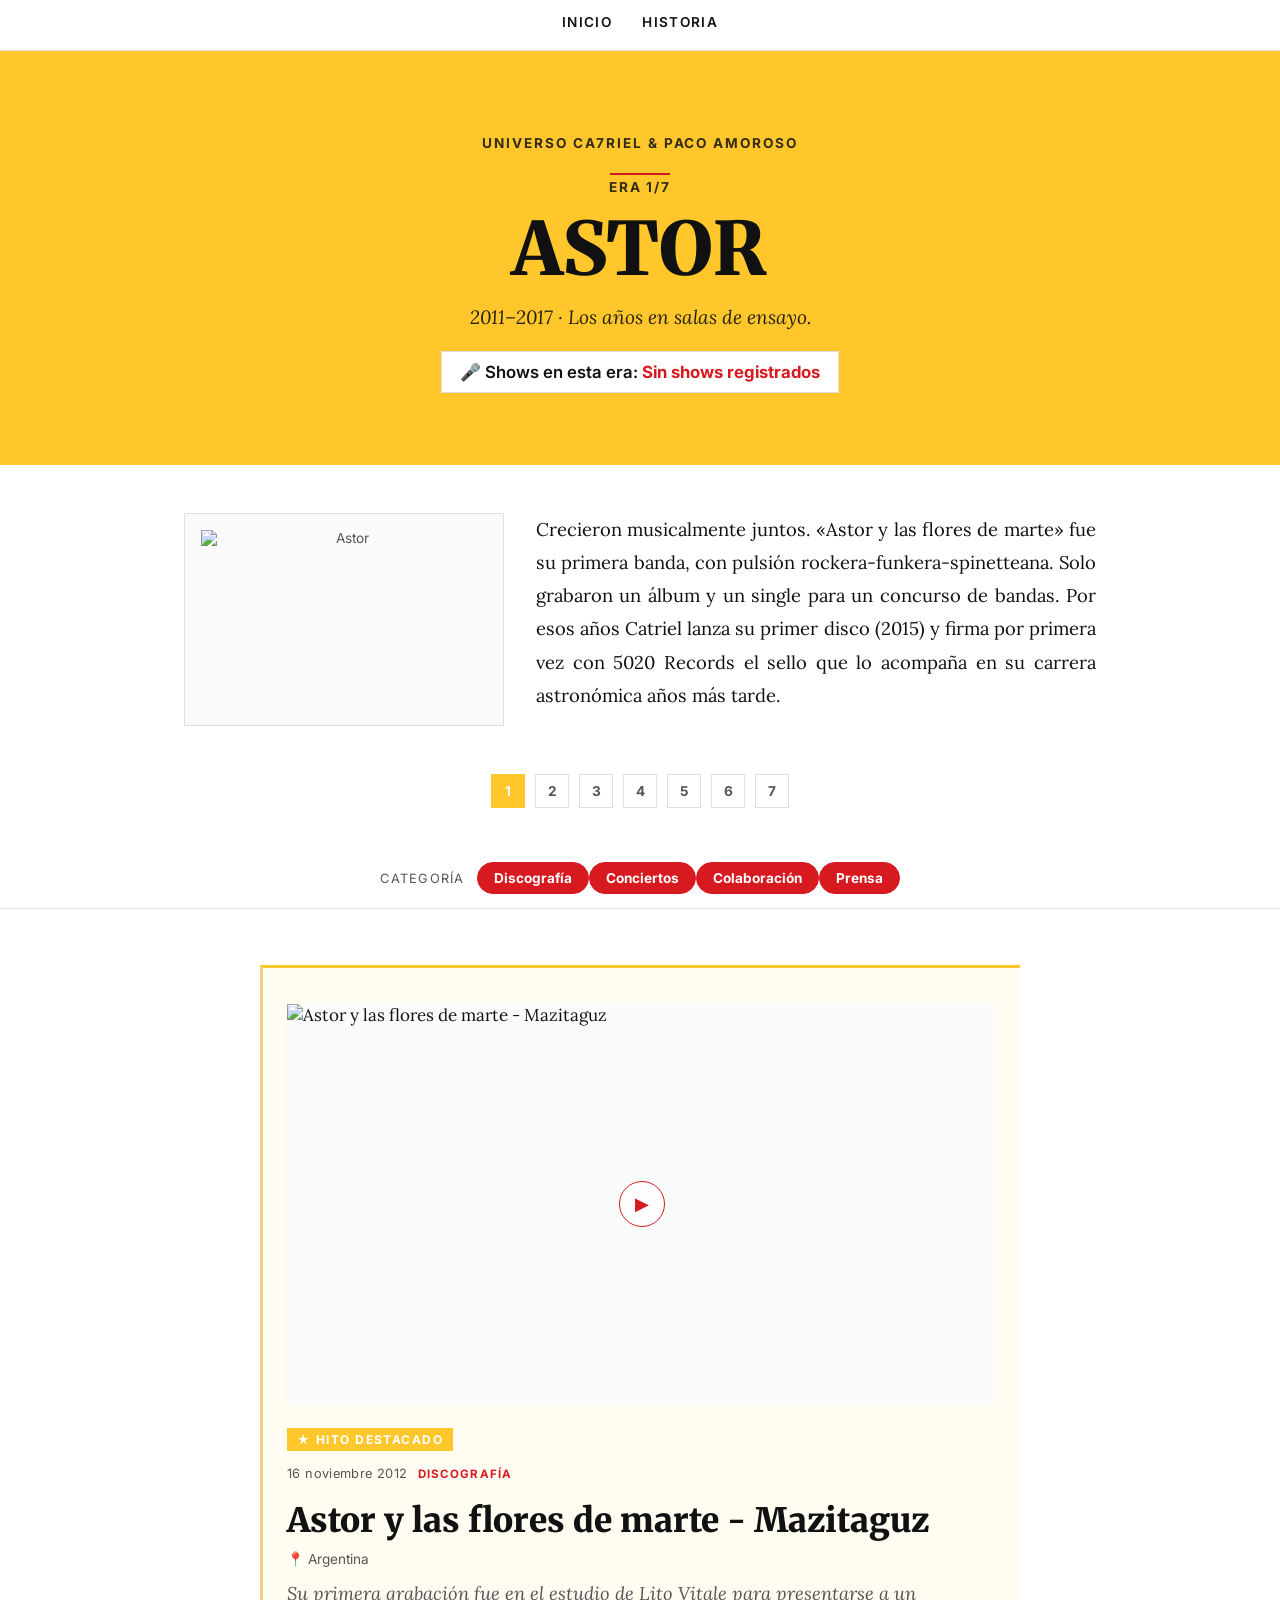
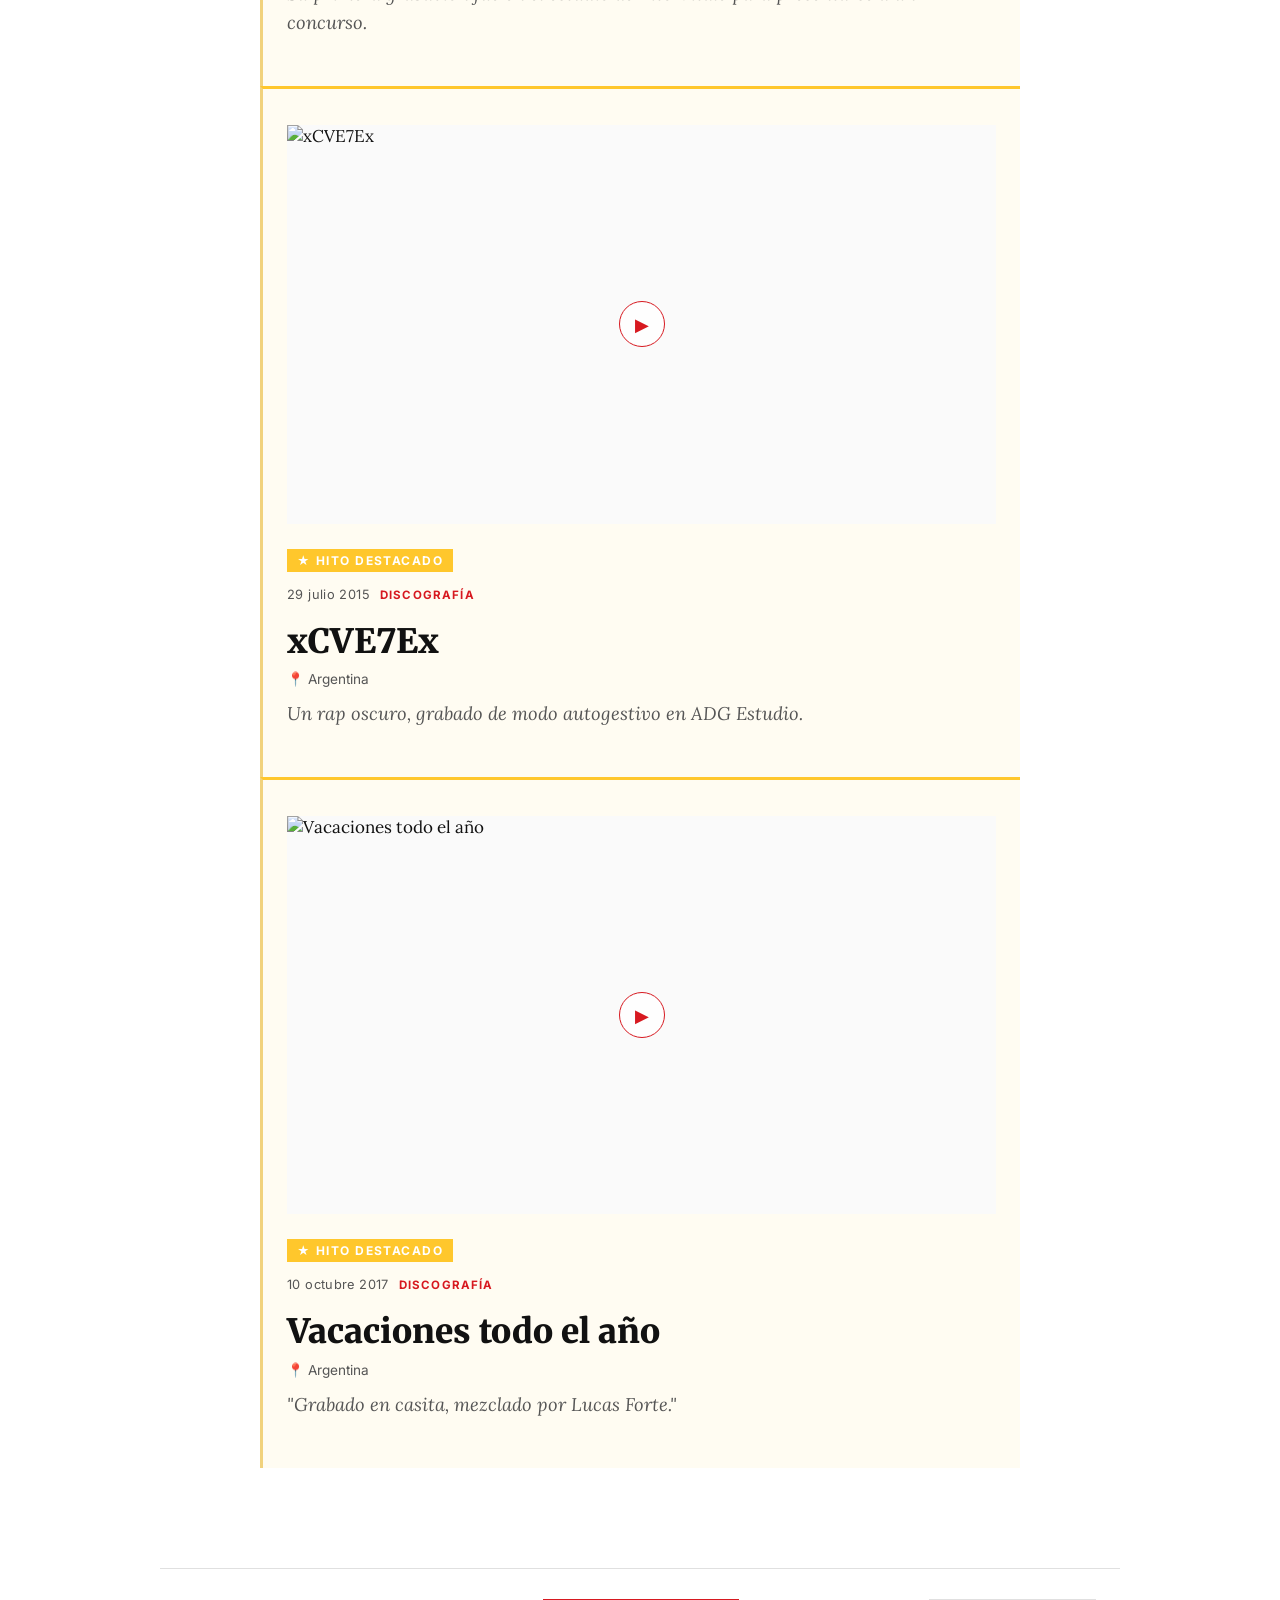
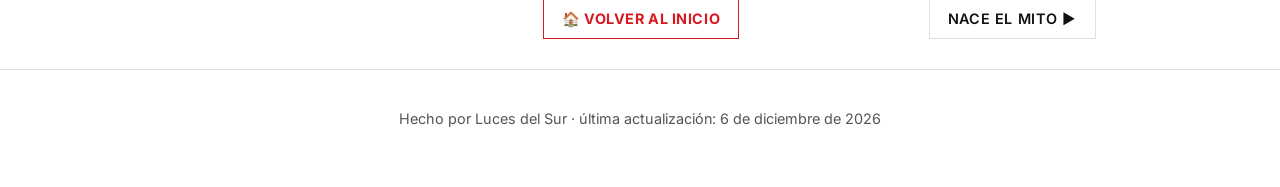
==== era1.html @ 8680f409 "Add files via upload" ====
<!DOCTYPE html>
<html lang="es">
<head>
<meta charset="UTF-8">
<meta name="viewport" content="width=device-width, initial-scale=1.0">
<title>Astor (Era 1) — Universo Musical</title>
<link rel="preconnect" href="https://fonts.googleapis.com">
<link rel="preconnect" href="https://fonts.gstatic.com" crossorigin>
<link href="https://fonts.googleapis.com/css2?family=Playfair+Display:ital,wght@0,700;0,900;1,600&family=Merriweather:wght@700;900&family=Lora:ital,wght@0,400;0,600;1,400&family=Inter:wght@400;500;600;700&display=swap" rel="stylesheet">
<style>
/* =============================================================
   UNIVERSO MUSICAL — CA7RIEL & Paco Amoroso
   Estética editorial (Rolling Stone) — blanco, serif, rojo quirúrgico
   ============================================================= */
:root{
  --bg: #FFFFFF;
  --bg-soft: #FAFAFA;
  --card: #FFFFFF;
  --card-hover: #F5F5F5;
  --line: #E0E0E0;
  --text: #111111;
  --text-dim: #555555;

  --red: #D71920;
  --ink: #111111;

  /* Todas las categorías comparten el mismo rojo editorial (a propósito:
     el sistema Rolling Stone no codifica temas por color, usa el rojo
     como acento único y consistente para cualquier etiqueta). */
  --lime: #D71920;
  --magenta: #D71920;
  --cyan: #D71920;
  --orange: #D71920;
  --violet: #D71920;
  --gold: #D71920;
  --gray: #555555;

  --display: 'Merriweather', serif;
  --body: 'Lora', serif;
  --mono: 'Inter', sans-serif;
}

*{ box-sizing:border-box; margin:0; padding:0; }
html{ scroll-behavior:smooth; }
body{
  background:var(--bg);
  color:var(--text);
  font-family:var(--body);
  font-size:17px;
  overflow-x:hidden;
  min-height:100vh;
}
::selection{ background:var(--red); color:#fff; }
a{ color:inherit; }
button{ font-family:inherit; cursor:pointer; }
:focus-visible{ outline:2px solid var(--red); outline-offset:2px; }

/* =========================================================
   NAV superior — sticky, blanco, logo centrado
   ========================================================= */
#site-nav{
  position:sticky; top:0; z-index:50;
  display:flex; align-items:center; justify-content:center; gap:30px;
  background:#fff; border-bottom:1px solid var(--line);
  padding:14px 20px;
}
#site-nav a{
  font-family:var(--mono); font-weight:600; font-size:.85rem; letter-spacing:.1em;
  text-transform:uppercase; color:var(--ink); text-decoration:none;
  padding-bottom:4px; border-bottom:2px solid transparent;
}
#site-nav a:hover{ color:var(--red); }
#site-nav a.active{ border-bottom-color:var(--red); color:var(--red); }

/* =========================================================
   HERO — color sólido por Era (o foto, cuando la tengamos)
   ========================================================= */
.hero{
  position:relative;
  min-height:46vh;
  display:flex; flex-direction:column; align-items:center; justify-content:center;
  text-align:center; padding:56px 24px 44px;
  background:var(--hero-bg, #fff);
  color:var(--hero-fg, var(--ink));
}
.hero-eyebrow{
  font-family:var(--mono); font-weight:700; letter-spacing:.14em; text-transform:uppercase;
  color:var(--hero-fg, var(--ink)); font-size:.85rem; opacity:.85;
}
.hero .kicker{
  font-family:var(--mono); font-weight:700; font-size:.85rem; letter-spacing:.14em;
  text-transform:uppercase; color:var(--red); background:#fff; display:inline-block;
  padding:5px 12px; margin-top:16px;
}
.hero h1{
  font-family:var(--display);
  font-weight:900;
  font-size:clamp(2.2rem, 8vw, 4.4rem);
  line-height:1.1;
  color:var(--hero-fg, var(--ink));
  margin-top:14px;
}
.hero h1 span{ display:block; }
.hero h1.titulo-eras{ font-size:clamp(2.4rem, 8vw, 4.6rem); }
.hero p.sub{
  max-width:640px; margin-top:16px; color:var(--hero-fg, var(--text-dim)); font-size:1.2rem;
  font-style:italic; font-family:var(--body); opacity:.9;
}
.hero-divider{
  width:60px; height:2px; background:var(--red); border:none; margin:22px auto 4px;
}
.contador-shows{
  margin-top:22px; display:inline-block;
  font-family:var(--mono); font-size:1.05rem; font-weight:600;
  background:#fff; color:var(--ink); border:1px solid var(--line);
  padding:10px 18px;
}
.contador-shows strong{ color:var(--red); }
.hero .stats{
  display:flex; gap:44px; margin-top:30px; flex-wrap:wrap; justify-content:center;
}
.hero .stats div{ font-family:var(--mono); text-align:center; }
.hero .stats strong{ display:block; font-family:var(--display); font-weight:900; font-size:1.9rem; color:var(--hero-fg, var(--ink)); }
.hero .stats span{ font-size:.8rem; color:var(--hero-fg, var(--text-dim)); text-transform:uppercase; letter-spacing:.1em; opacity:.85; }
.stats-source{
  font-family:var(--mono); font-size:.85rem; color:var(--hero-fg, var(--text-dim));
  opacity:.7; margin-top:28px; width:100%; text-align:center;
}

/* =========================================================
   Bloque foto + texto de la Era
   ========================================================= */
.era-bloque{
  max-width:960px; margin:48px auto; padding:0 24px;
  display:flex; gap:32px; flex-wrap:wrap; align-items:flex-start;
}
.era-foto{
  width:320px; aspect-ratio:3/2; flex-shrink:0;
  background:var(--bg-soft); border:1px solid var(--line);
  display:flex; align-items:center; justify-content:center;
  font-family:var(--mono); font-size:.85rem; color:var(--text-dim); text-align:center; padding:16px;
}
.era-foto img{ width:100%; height:100%; object-fit:cover; }
.era-texto{ flex:1; min-width:280px; font-size:1.15rem; line-height:1.8; color:var(--text); font-family:var(--body); text-align:justify; }
.era-texto p{ margin-bottom:18px; }
.era-texto p:last-child{ margin-bottom:0; }
.era-texto strong{ font-weight:700; color:var(--ink); }

/* ---- Variante: 2 fotos en fila arriba, texto ancho completo debajo ---- */
.era-bloque-doble{ flex-direction:column; }
.era-fotos-fila{ display:flex; gap:20px; width:100%; flex-wrap:wrap; }
.era-fotos-fila .era-foto{ flex:1; width:auto; min-width:220px; }
.era-bloque-doble .era-texto{ width:100%; }

/* =========================================================
   Navegación Era anterior / siguiente / inicio
   ========================================================= */
.era-breadcrumb{
  display:flex; justify-content:center; gap:10px; flex-wrap:wrap;
  max-width:760px; margin:0 auto 40px; padding:0 24px;
}
.era-crumb{
  width:34px; height:34px; display:flex; align-items:center; justify-content:center;
  font-family:var(--mono); font-weight:700; font-size:.85rem;
  border:1.5px solid var(--line); color:var(--text-dim); text-decoration:none;
}
.era-crumb:hover{ border-color:var(--red); color:var(--red); }
.era-crumb.actual{ background:var(--hero-bg, var(--red)); border-color:var(--hero-bg, var(--red)); color:#fff; cursor:default; }

.era-prevnext{
  max-width:960px; margin:0 auto 20px; padding:0 24px;
  display:flex; justify-content:space-between; gap:16px; flex-wrap:wrap;
}
.era-prevnext a{
  font-family:var(--mono); font-weight:600; font-size:.9rem; color:var(--ink); text-decoration:none;
  border:1px solid var(--line); padding:10px 18px; text-transform:uppercase; letter-spacing:.04em;
}
.era-prevnext a:hover{ border-color:var(--red); color:var(--red); }
.era-prevnext .vacio{ visibility:hidden; }
.era-prevnext-bottom{ margin:60px auto 30px; padding-top:30px; border-top:1px solid var(--line); }
.era-prevnext-bottom .volver-inicio{
  color:var(--red); border-color:var(--red); font-weight:700;
}

/* =========================================================
   FILTROS
   ========================================================= */
#filterbar{
  position:sticky; top:53px; z-index:40;
  background:rgba(255,255,255,.96);
  border-bottom:1px solid var(--line);
  padding:14px 20px;
  display:flex; flex-wrap:wrap; gap:14px; align-items:center; justify-content:center;
}
.filter-group{ display:flex; gap:8px; align-items:center; flex-wrap:wrap; justify-content:center; }
.filter-label{
  font-family:var(--mono); font-size:.8rem; text-transform:uppercase; letter-spacing:.1em;
  color:var(--text-dim); margin-right:4px;
}
.pill{
  font-family:var(--mono); font-weight:600; font-size:.85rem;
  background:transparent; color:var(--text-dim);
  border:1px solid var(--line); border-radius:100px;
  padding:7px 16px; transition:all .15s ease;
}
.pill:hover{ border-color:var(--red); color:var(--red); }
.pill.active{ color:#fff; background:var(--red); border-color:var(--red); font-weight:700; }
select{
  font-family:var(--mono); background:#fff; color:var(--text);
  border:1px solid var(--line); border-radius:4px; padding:7px 10px; font-size:.9rem;
}
#reset-filters{
  font-family:var(--mono); font-size:.8rem; color:var(--text-dim);
  background:none; border:1px dashed var(--line); border-radius:4px; padding:6px 12px;
}
#reset-filters:hover{ color:var(--red); border-color:var(--red); }

/* =========================================================
   LÍNEA DE TIEMPO — franjas, una debajo de la otra
   ========================================================= */
#timeline-wrap{ max-width:760px; margin:56px auto 100px; padding:0 24px; }
#timeline{ display:flex; flex-direction:column; }
.empty-state{ text-align:center; padding:80px 20px; color:var(--text-dim); font-family:var(--mono); }

@keyframes riseIn{ to{ opacity:1; transform:translateY(0); } }

.tl-row{
  display:flex; gap:24px; align-items:flex-start;
  padding:26px 0 26px 16px; border-top:1px solid var(--line);
  border-left:3px solid color-mix(in srgb, var(--hero-bg, var(--red)) 55%, var(--line));
  cursor:pointer; transition:opacity .15s ease;
  opacity:0; transform:translateY(14px);
  animation:riseIn .4s ease forwards;
}
.tl-row:hover{ opacity:.7; }
.tl-row-thumb{
  width:150px; aspect-ratio:3/2; flex-shrink:0; overflow:hidden;
  background:var(--bg-soft); position:relative;
  display:flex; align-items:center; justify-content:center;
}
.tl-row-thumb img{ width:100%; height:100%; object-fit:cover; }
.tl-row-info{ flex:1; min-width:0; }

.tl-date{ font-family:var(--mono); font-size:.8rem; color:var(--text-dim); letter-spacing:.03em; }
.tl-cat{
  display:inline-block; font-family:var(--mono); font-size:.72rem; text-transform:uppercase;
  letter-spacing:.1em; margin-left:10px; color:var(--tag-color, var(--red)); font-weight:700;
}
.tl-title{ font-family:var(--display); font-weight:900; font-size:1.5rem; line-height:1.3; margin-top:10px; color:var(--ink); }
.tl-thumb .ph{ font-family:var(--mono); font-size:.9rem; color:var(--text-dim); text-align:center; padding:8px; }
.tl-play-badge{
  position:absolute; top:50%; left:50%; transform:translate(-50%,-50%);
  width:46px; height:46px; border-radius:50%;
  background:rgba(255,255,255,.9); color:var(--red);
  display:flex; align-items:center; justify-content:center; font-size:1.1rem;
  border:1.5px solid var(--red);
}
.tl-lugar{ margin-top:8px; font-family:var(--mono); font-size:.85rem; color:var(--text-dim); }
.tl-teaser{ margin-top:12px; font-size:1.05rem; color:var(--text-dim); line-height:1.6; font-family:var(--body); font-style:italic; }
.tl-leer{
  margin-top:12px; font-family:var(--mono); font-weight:700; font-size:.85rem;
  letter-spacing:.05em; color:var(--red); text-transform:uppercase;
}
.tl-publico{ font-weight:400; color:var(--text-dim); font-size:.85em; }

/* ---- Hitos "mayor": tratamiento destacado dentro de la misma línea de tiempo ---- */
.tl-row-mayor{
  flex-direction:column; padding:36px 24px 48px; margin:0 -24px;
  border-top:3px solid var(--hero-bg, var(--red));
  background:color-mix(in srgb, var(--hero-bg, var(--red)) 6%, transparent);
}
.tl-row-mayor .tl-row-thumb{ width:100%; aspect-ratio:16/9; }
.tl-row-mayor .tl-title{ font-size:2.1rem; margin-top:16px; }
.tl-row-mayor .tl-teaser{ font-size:1.15rem; }
.tl-mayor-badge{
  display:inline-block; font-family:var(--mono); font-weight:700; font-size:.75rem;
  letter-spacing:.12em; text-transform:uppercase; color:#fff;
  background:var(--hero-bg, var(--red)); padding:4px 10px; margin-bottom:10px;
}

@media (max-width: 600px){
  .tl-row{ flex-direction:column; }
  .tl-row-thumb{ width:100%; }
  .tl-row-mayor .tl-title{ font-size:1.7rem; }
}

/* =========================================================
   MODAL
   ========================================================= */
#modal-overlay{
  position:fixed; inset:0; background:rgba(17,17,17,.75); backdrop-filter:blur(2px);
  z-index:200; display:flex; align-items:center; justify-content:center; padding:20px;
  opacity:0; visibility:hidden; transition:opacity .2s ease, visibility .2s ease;
}
#modal-overlay.open{ opacity:1; visibility:visible; }
#modal{
  background:#fff; border:1px solid var(--line);
  max-width:640px; width:100%; max-height:88vh; overflow-y:auto;
  padding:32px; position:relative;
  transform:scale(.97); transition:transform .2s ease;
}
#modal-overlay.open #modal{ transform:scale(1); }
#modal-close{
  position:absolute; top:18px; right:18px; background:#fff; border:1px solid var(--line);
  color:var(--ink); width:34px; height:34px; border-radius:50%; font-size:1rem; z-index:2;
}
#modal-close:hover{ background:var(--red); color:#fff; border-color:var(--red); }
#modal-media{ position:relative; width:100%; margin-bottom:16px; background:#000; aspect-ratio:16/9; }
#modal-media img{ width:100%; height:100%; object-fit:cover; display:block; }
#modal-photo{
  width:100%; aspect-ratio:16/9; overflow:hidden; margin-bottom:18px;
  background:var(--bg-soft); display:flex; align-items:center; justify-content:center;
}
#modal-photo img{ width:100%; height:100%; object-fit:cover; }
#modal-photo.hidden{ display:none; }
.modal-cat-row{ display:flex; flex-wrap:wrap; gap:10px; margin-bottom:10px; }
.modal-cat-chip{
  font-family:var(--mono); font-weight:700; font-size:.75rem; text-transform:uppercase; letter-spacing:.1em;
  color:var(--red); display:inline-block;
}
#modal-date{ font-family:var(--mono); font-size:.9rem; color:var(--text-dim); margin-bottom:6px; }
#modal-title{ font-family:var(--display); font-weight:900; font-size:1.8rem; line-height:1.25; margin-bottom:14px; color:var(--ink); }
#modal-desc{ color:var(--text); line-height:1.75; font-size:1.1rem; margin-bottom:18px; font-family:var(--body); }
#modal-data{ display:flex; flex-wrap:wrap; gap:10px; }
.data-chip{
  font-family:var(--mono); font-size:.85rem; background:var(--bg-soft);
  border:1px solid var(--line); padding:8px 12px;
}
.data-chip b{ color:var(--red); }
.modal-yt-link{
  position:absolute; top:50%; left:50%; transform:translate(-50%,-50%);
  display:flex; align-items:center; gap:8px;
  font-family:var(--mono); font-weight:700; font-size:.95rem; color:#fff;
  text-decoration:none; background:rgba(17,17,17,.85); border:1.5px solid #fff;
  padding:12px 22px; border-radius:100px; white-space:nowrap;
}
.modal-yt-link:hover{ background:var(--red); border-color:var(--red); }

footer{
  text-align:center; padding:40px 20px 60px; color:var(--text-dim); font-family:var(--mono); font-size:.9rem;
  border-top:1px solid var(--line);
}

@media (prefers-reduced-motion: reduce){
  *{ animation:none !important; transition:none !important; }
}

</style>
</head>
<body>

  <nav id="site-nav">
    <a href="index.html">Inicio</a>
    <a href="historia.html">Historia</a>
  </nav>

  <!-- ============ HERO ============ -->
  <section class="hero">
    <div class="hero-eyebrow">Universo CA7RIEL &amp; Paco Amoroso</div>
    <hr class="hero-divider">
    <div class="hero-eyebrow" id="era-eyebrow">ERA —/7</div>
    <h1 class="titulo-eras" id="era-titulo">—</h1>
    <p class="sub" id="era-periodo">—</p>
    <div class="contador-shows">🎤 Shows en esta era: <strong id="era-shows">—</strong></div>
  </section>

  <div class="era-bloque" id="era-bloque"></div>

  <nav class="era-breadcrumb" id="era-breadcrumb"></nav>

  <!-- ============ FILTROS ============ -->
  <div id="filterbar">
    <div class="filter-group">
      <span class="filter-label">Categoría</span>
      <div id="cat-pills"></div>
    </div>
  </div>

  <!-- ============ TIMELINE ============ -->
  <div id="timeline-wrap">
        <div id="timeline"></div>
  </div>

  <!-- ============ MODAL ============ -->
  <div id="modal-overlay">
    <div id="modal" role="dialog" aria-modal="true" aria-labelledby="modal-title">
      <button id="modal-close" aria-label="Cerrar">✕</button>
      <div id="modal-media"></div>
      <div id="modal-photo"></div>
      <div id="modal-cat" class="modal-cat-row"></div>
      <div id="modal-date"></div>
      <h2 id="modal-title"></h2>
      <p id="modal-desc"></p>
      <div id="modal-data"></div>
    </div>
  </div>

  <div class="era-prevnext era-prevnext-bottom">
    <a id="era-prev-bottom" href="#">◀ Era anterior</a>
    <a href="index.html" class="volver-inicio">🏠 Volver al inicio</a>
    <a id="era-next-bottom" href="#">Era siguiente ▶</a>
  </div>

  <footer>
    Hecho por Luces del Sur · última actualización: <span id="last-update">—</span>
  </footer>

<script>
  window.PAGE_CONFIG = { eraSolo: "Astor", showsAcumulados: "Sin shows registrados", hrefEras: ["era1.html","era2.html","era3.html","era4.html","era5.html","era6.html","era7.html"], colorEra: "#FFC72C", colorEraTexto: "#111111" };
</script>
<script>
/* =============================================================
   1) DATOS DEL TIMELINE — EDITÁ ESTO LIBREMENTE
   -------------------------------------------------------------
   Cada evento es un objeto con:
     fecha:      "AAAA-MM-DD" (si no sabés el mes/día exacto, usá "AAAA-01-01")
     categorias: array con 1 o más categorías, ej: ["Canción"] o
                 ["Canción", "Video Clip"]. Deben coincidir con una clave
                 de CATEGORIAS (más abajo). (Las Eras son la excepción:
                 usan "categoria: \"Era\"" en singular, no toques eso.)
     titulo:     título corto
     teaser:     1 frase que aparece en la tarjeta chica
     descripcion:texto más largo que aparece al hacer click
     foto:       URL de una imagen (dejalo en "" si todavía no tenés la foto:
                 se muestra un placeholder para que sepas dónde va)
     youtube:    ID del video de YouTube (la parte después de "v=" en la URL,
                 son 11 caracteres). Dejalo en "" si no hay video para ese hito.
     datos:      lista de pares { etiqueta, valor } para mostrar como "ficha técnica"
     destacado:  false = solo un punto lleno en la línea (sin tarjeta).
                 Si no lo escribís, por defecto es true (tarjeta completa).
     publico:    opcional, texto tipo "8.000 personas" — aparece entre
                 paréntesis al lado del título (para Conciertos).
     enlace:     opcional, URL de un artículo/nota externa (para Entrevistas
                 sin foto ni video). Si está presente, el click NO abre el
                 modal: te lleva directo a esa URL en una pestaña nueva.
                 Si no hay foto/youtube/enlace, la tarjeta se ve sin
                 miniatura (solo el título).
   ============================================================= */

  const CATEGORIAS = {
    "Era":        { color: "var(--violet)" },
    "Discografía": { color: "var(--lime)" },
    "Conciertos":  { color: "var(--gold)" },
    "Colaboración": { color: "var(--red)" },
    "Prensa":     { color: "var(--red)" },
  };

  // Devuelve el/los color(es) de un array de categorías
  function catColors(categorias){
    return (categorias || []).map(c => CATEGORIAS[c] ? CATEGORIAS[c].color : 'var(--lime)');
  }
  // Devuelve un valor CSS de background: sólido si es 1 categoría,
  // conic-gradient partido en porciones iguales si son 2 o más.
  function catBackground(categorias){
    const colors = catColors(categorias);
    if(colors.length <= 1) return colors[0] || 'var(--lime)';
    const step = 360 / colors.length;
    const stops = colors.map((c, i) => `${c} ${i*step}deg ${(i+1)*step}deg`).join(', ');
    return `conic-gradient(${stops})`;
  }

  /* Las Eras son hitos con categoria:"Era" que además llevan el campo
     "hasta" (fecha de cierre del período). El resto de los hitos se
     agrupan automáticamente bajo la Era vigente según su fecha. */
  const DATA = [
    // ---------- ERAS ----------
    {
      fecha: "2011-01-01", hasta: "2017-12-31", categoria: "Era",
      titulo: "Astor", lugar: "Buenos Aires, Argentina",
      colorEra: "var(--violet)",
      teaser: "Los años en salas de ensayo.",
      descripcion: "<p>Crecieron musicalmente juntos. «Astor y las flores de marte» fue su primera banda, con pulsión rockera-funkera-spinetteana. Solo grabaron un álbum y un single para un concurso de bandas. Por esos años Catriel lanza su primer disco (2015) y firma por primera vez con 5020 Records el sello que lo acompaña en su carrera astronómica años más tarde.</p>",
      foto: "images/era1-astor-y-las-flores-de-marte.jpg", youtube: "",
      datos: [{etiqueta:"Período", valor:"2011–2017"}]
    },
    {
      fecha: "2018-01-01", hasta: "2020-05-31", categoria: "Era",
      titulo: "Nace el mito", lugar: "Buenos Aires, Argentina",
      colorEra: "var(--cyan)",
      teaser: "Hackeo a la escena del trap",
      descripcion: "<p>Para cuando se unieron como dúo, Catriel ya se llamaba Ca7riel (con el 7, su nombre de rapero) y tocaba en escenarios. Su primera canción juntos fue \"Piola\", le siguió \"A mí no\" y terminaron de hackear la matrix de la escena del trap argentino con \"JALA JALA\" y su video diseñado para ser visto en el celular.</p><p>En julio de 2018 se presentaron en un pequeño lugar, y para fin de ese año hicieron sold out en dos Niceto Club (una sala tan húmeda como emblemática, que aloja a unas 1200 almas desaforadas).</p><p>En 2019 llegó su primera gira de 54 fechas por Argentina, Uruguay y Paraguay. Fue también la primera vez que cruzaron el charco para desembarcar en España y Alemania. El cierre fue en el Estadio Obras, histórico tester para el rock nacional.</p><p>Estaban preparando el terreno para dar el gran salto: el 16 de febrero de 2020 se presentaron en el Festival Cara B en Barcelona, una conocida plataforma para artistas con proyección internacional.</p>",
      foto: "", fotos: ["images/era2-pared-roja.jpg", "images/era2-recital-2019.png"], youtube: "",
      datos: [{etiqueta:"Período", valor:"2018–2020"}]
    },
    {
      fecha: "2020-06-01", hasta: "2021-12-31", categoria: "Era",
      titulo: "FLY SOLO", lugar: "Argentina",
      colorEra: "var(--gray)",
      teaser: "Una pandemia mundial y dos discos icónicos.",
      descripcion: "<p>La pandemia interrumpe el impulso que habían construido tras el histórico Obras de 2019. La intensidad acumulada empieza a pasar factura y, para cuidar la amistad y evitar que el proyecto se desgaste, deciden separarse temporalmente. Es una etapa introspectiva en la que cada uno busca su propia voz: nacen El Disko (Ca7riel) y Saeta (Paco Amoroso).</p><p><strong>Ca7riel</strong> (Página/12, 2020): \"Antes de la cuarentena me estaba volviendo loco. Estaba metido en una rueda de hámster donde el personaje de Ca7riel se estaba comiendo al Cato real. El parate me salvó la cabeza\".</p><p><strong>Paco Amoroso</strong> (Página/12, 2021): \"Este disco solista fue un poco como hacerme adulto. Tuve que sentarme a escribir y hacerme cargo de mis miedos sin tener el escudo del chiste o a Cato al lado para tapar los baches\".</p>",
      foto: "", fotos: ["images/era3-parrilla.jpeg", "images/era3-glitch-face.png"], youtube: "",
      datos: [{etiqueta:"Período", valor:"2020–2021"}]
    },
    {
      fecha: "2022-01-01", hasta: "2023-12-31", categoria: "Era",
      titulo: "Temporada II", lugar: "Argentina",
      colorEra: "var(--orange)",
      teaser: "",
      descripcion: "<p>Vuelven sintonizados en otra frecuencia. Ya no son los chicos rústicos del trap de 2019: regresan después de absorber la electrónica, el house y el pop durante sus proyectos solistas. Lanzan \"Paga Dios\" y \"En el After\", confirmando que la química seguía intacta y sellando el reencuentro con un Obras a fin de año.</p><p><strong>Paco Amoroso</strong> (Clarín, 2022): \"Hacer música solos estuvo buenísimo, pero cuando nos volvimos a juntar en el estudio y tiramos la primera barra, nos miramos y dijimos: 'Claro, es que esto que nos pasa a nosotros dos juntos no pasa en ningún otro lado del mundo'\".</p><p><strong>Ca7riel</strong> (Pousta, 2022): \"Volvimos porque nos extrañábamos como hermanos, pero también porque nos dimos cuenta de que la bestia que creamos juntos camina sola y tiene hambre propia\".</p>",
      foto: "images/era4-auto.jpg", youtube: "",
      datos: [{etiqueta:"Período", valor:"2022–2023"}]
    },
    {
      fecha: "2024-01-01", hasta: "2024-10-03", categoria: "Era",
      titulo: "Baño María: Pop Up", lugar: "Argentina / gira",
      colorEra: "var(--magenta)",
      teaser: "",
      descripcion: "<p>Baño María se convierte en el primer álbum de estudio de larga duración de Ca7riel & Paco Amoroso. Es la era del jacuzzi, de la fiesta constante y del coqueteo con el pop electrónico bailable, donde el dúo lleva su universo estético y sonoro a una nueva escala. Mientras tanto, la prensa internacional empieza a notar que alrededor de ellos está ocurriendo algo distinto.</p><p><strong>Paco Amoroso</strong> (The Guardian, 2025, recordando el impacto del álbum): \"La música pop actual le tiene miedo a ofender, es todo demasiado limpio y corporativo. Nosotros con Baño María vinimos a devolverle el peligro, el sudor y la deformidad\".</p>",
      foto: "images/era5-bano-maria.webp", youtube: "",
      datos: [{etiqueta:"Período", valor:"Enero – 3 de octubre de 2024"}]
    },
    {
      fecha: "2024-10-04", hasta: "2025-12-31", categoria: "Era",
      titulo: "Papota: The Big Bang Duo", lugar: "Global",
      colorEra: "var(--lime)",
      teaser: "Estallido y expansión global",
      descripcion: "<p>El Tiny Desk se convierte en un fenómeno viral histórico y marca un punto de inflexión. La banda trasciende definitivamente las fronteras argentinas y alcanza una escala global: gira por Europa, desembarca en Asia —donde los bautizan \"Katopako\" en Tower Records Shibuya— y llega al Main Stage de festivales como Fuji Rock, Glastonbury y Coachella.</p><p><strong>Ca7riel</strong> (Rolling Stone Japan, 2025): \"Había japoneses en el Fuji Rock que no entendían un carajo de nuestra jerga ni de lo que decíamos, pero cuando explota el groove de la banda, el cuerpo entiende mucho antes que la cabeza\".</p>",
      foto: "images/era6-papota-globos.jpeg", youtube: "",
      datos: [{etiqueta:"Período", valor:"4 de octubre de 2024 – 2025"}]
    },
    {
      fecha: "2026-01-01", hasta: "2026-12-31", categoria: "Era",
      titulo: "Free Spirits: Global Pop Stars", lugar: "Global",
      colorEra: "var(--gold)",
      teaser: "",
      descripcion: "<p>Tras la explosión internacional, la dupla deja de ocupar el lugar de revelación para consolidarse como cabeza de cartel en los mercados anglo y europeo. Frente a la presión del éxito y de la industria, construyen el concepto del Free Spirits Wellness Center, un centro de rehabilitación espiritual ficticio que utiliza la ironía como respuesta al fenómeno global que los rodea. Es la etapa en la que comparten escena y colaboran con figuras como Sting, Anderson .Paak y Jack Black, demostrando que se puede jugar en las grandes ligas de la industria sin perder un milímetro de su irreverente esencia.</p>",
      foto: "images/era7-free-spirits.jpeg", youtube: "",
      datos: [{etiqueta:"Período", valor:"2026"}]
    },

    // ---------- HITOS (EP / Concierto / Shortfilm) — EJEMPLOS, completar con info real ----------

    // ========== CARGA 1 (CSV discografia) — Eras 1, 2 y 3 ==========
    // ---- ERA Primera (2011 - 2017): Retoños de grandeza . Los años en las salas de ensayo. [falta texto se agrega despues] ----
    {
      fecha: "2012-11-16", categorias: ["Discografía"], lugar: "Argentina",
      titulo: "Astor y las flores de marte - Mazitaguz",
      teaser: "Su primera grabación fue en el estudio de Lito Vitale para presentarse a un concurso.", descripcion: "Track grabado en el estudio de Lito Vitale, para el concurso Vamos Las Bandas 2012.",
      foto: "", youtube: "I-2vt-lrnh0",
      destacado: true, nivel: "mayor"
    },
    {
      fecha: "2015-07-29", categorias: ["Discografía"], lugar: "Argentina",
      titulo: "xCVE7Ex",
      teaser: "Un rap oscuro, grabado de modo autogestivo en ADG Estudio.", descripcion: "Álbum autogestionado de CA7RIEL en solitario, grabado en ADG Estudio. Géneros: hip-hop underground, boom bap, rap alternativo, lo-fi.",
      foto: "", youtube: "GBThdK-OemE",
      destacado: true, nivel: "mayor"
    },
    {
      fecha: "2017-10-10", categorias: ["Discografía"], lugar: "Argentina",
      titulo: "Vacaciones todo el año",
      teaser: "\"Grabado en casita, mezclado por Lucas Forte.\"", descripcion: "Grabado en casita, mezclado por Lucas Forte.",
      foto: "", youtube: "4lCpDJyPfmo",
      destacado: true, nivel: "mayor"
    },
    // ---- ERA Segunda (2018 - 2019): Nace el mito (2018 - 2019). Hackeo a la escena del trap [falta texto se agrega despues] ----
    {
      fecha: "2018-03-08", categorias: ["Discografía"], lugar: "Argentina",
      titulo: "POVRE",
      teaser: "Intensivo de trap con visión propia grabado en la misma compu que su mamá leia los emails.", descripcion: "EP solista de CA7RIEL, producido junto a Facundo Yalve (Evlay). Géneros: trap experimental, rap, hip-hop alternativo, rock.",
      foto: "", youtube: "6edOkpshG6U",
      destacado: true, nivel: "mayor"
    },
    {
      fecha: "2018-11-28", categorias: ["Colaboración"], lugar: "Argentina",
      titulo: "No Fue (con Chita)",
      teaser: "", descripcion: "",
      foto: "", youtube: "_5EiaIqB7io",
      destacado: true
    },
    {
      fecha: "2018-11-20", categorias: ["Discografía"], lugar: "Argentina",
      titulo: "LIVRE",
      teaser: "La contracara de POVRE. Funk bien pesado, rock progresivo y espacial.", descripcion: "EP solista de CA7RIEL. Mezclado por Facundo Yalve (Evlay) en apenas media hora. Arte de tapa: Mica Burgos y CA7. Géneros: trap experimental, rap, rock alternativo/industrial, funk.",
      foto: "images/hito-livre-cover.png", youtube: "WS0YQF5-cZ4",
      destacado: true, nivel: "mayor"
    },
    {
      fecha: "2018-11-25", categorias: ["Discografía"], lugar: "Argentina",
      titulo: "JALA JALA",
      teaser: "El video diseñado para celulares explota con una energia punk, ironica e irreverente.", descripcion: "",
      foto: "", youtube: "k0ZSoIO0ZXw",
      destacado: true, nivel: "mayor"
    },
    {
      fecha: "2019-03-21", categorias: ["Discografía"], lugar: "Argentina",
      titulo: "OUKE",
      teaser: "Rompen las barreras del nicho urbano, un estallido de popularidad en claves de comedia ácida.", descripcion: "Elenco: Paquito, Ca7riel, Lamothe, Pirulo, Lili Blanco, Manu Donnet, Macho Toscani, La Pioji, El Gera 92, Bety y Gustavo. Dirección: Orco Videos.",
      foto: "images/hito-ouke-cover.jpeg", youtube: "7LIERMc27-Q",
      destacado: true, nivel: "mayor"
    },
    {
      fecha: "2019-07-12", categorias: ["Discografía"], lugar: "Argentina",
      titulo: "OLA MINA XD",
      teaser: "Caóticos, lúdicos, hiperconectados.", descripcion: "",
      foto: "", youtube: "BdRbvvfiBwU",
      destacado: true
    },
    {
      fecha: "2019-11-01", categorias: ["Discografía"], lugar: "Argentina",
      titulo: "MI SOMBRA",
      teaser: "Un refugio en el caos, la busqueda de una amor devoto e irracional", descripcion: "Producción musical de Facu Yalve, CA7RIEL y Paco Amoroso. Dirigido por Hernán Kacew, producido por Pantera&Co.",
      foto: "", youtube: "c1u3jtg4Skg",
      destacado: true, nivel: "mayor"
    },
    {
      fecha: "2019-12-12", categorias: ["Discografía"], lugar: "Argentina",
      titulo: "McFly",
      teaser: "", descripcion: "Producido por Evlay Beats y CA7RIEL. Dirección: Orco Videos.",
      foto: "", youtube: "Bp0-TarxMH0",
      destacado: true, nivel: "mayor"
    },
    {
      fecha: "2019-12-18", categorias: ["Discografía"], lugar: "Argentina",
      titulo: "Cono Hielo",
      teaser: "", descripcion: "Producido por Evlay Beats y Laucha the Kid. Dirección: Orco Videos, dirección de arte de Lucía Lalor.",
      foto: "", youtube: "GJxyBZvAGRc",
      destacado: true, nivel: "mayor"
    },
    {
      fecha: "2019-04-18", categorias: ["Discografía"], lugar: "Argentina",
      titulo: "Paco Amoroso: Bzrp Music Sessions, Vol. 3",
      teaser: "Supero los 80 M de visualizaciones.", descripcion: "Letra de Paco Amoroso, beat de Axel Fiks. Editado y producido por Bizarrap. Superó los 80 millones de visualizaciones.",
      foto: "", youtube: "-smN6ZUHzgk",
      destacado: true
    },
    {
      fecha: "2019-08-30", categorias: ["Discografía"], lugar: "Argentina",
      titulo: "Ca7riel: Bzrp Music Sessions, Vol. 14",
      teaser: "Superó los 20 millones de visualizaciones.", descripcion: "Sesión de CA7RIEL con Bizarrap. Superó los 20 millones de visualizaciones.",
      foto: "", youtube: "TzUdpcNV-Q8",
      destacado: true
    },
    {
      fecha: "2019-12-12", categorias: ["Discografía"], lugar: "Argentina",
      titulo: "Todo el día",
      teaser: "", descripcion: "Canción con Axel Fiks. Producción de Facundo Yalve, dirección de Orco Videos.",
      foto: "", youtube: "kgMRI3yh6_k",
      destacado: true, nivel: "mayor"
    },
    // ---- ERA Tercera (2020 -2021): La separación. Una pandemia mundial y dos discos icónicos. [falta texto se agrega despues] ----
    {
      fecha: "2020-06-17", categorias: ["Discografía"], lugar: "Argentina",
      titulo: "MI DESEO / Las Vegas Strip",
      teaser: "", descripcion: "",
      foto: "", youtube: "FlO-W844Lc4",
      destacado: true
    },
    {
      fecha: "2020-11-25", categorias: ["Discografía"], lugar: "Argentina",
      titulo: "FATAL",
      teaser: "", descripcion: "",
      foto: "", youtube: "vW64D12-uAA",
      destacado: true
    },
    {
      fecha: "2020-09-02", categorias: ["Discografía"], lugar: "Argentina",
      titulo: "POLVO",
      teaser: "", descripcion: "Incluida en el álbum solista El Disko. Producción musical de Tomy Sainz y CA7RIEL, dirigido por Kevin Zeta.",
      foto: "", youtube: "uenecPEzBTk",
      destacado: true, nivel: "mayor"
    },
    {
      fecha: "2020-12-05", categorias: ["Colaboración"], lugar: "Argentina",
      titulo: "I Rili Don't Care",
      teaser: "", descripcion: "",
      foto: "", youtube: "vKtphI9tN7Y",
      destacado: true
    },
    {
      fecha: "2021-01-03", categorias: ["Discografía"], lugar: "Argentina",
      titulo: "Sabe",
      teaser: "", descripcion: "Dirigido por Orco Videos, producción de Baby Boom.",
      foto: "", youtube: "5bZYHFo7ZSI",
      destacado: true
    },
    {
      fecha: "2021-09-30", categorias: ["Discografía"], lugar: "Argentina",
      titulo: "Viuda Negra",
      teaser: "", descripcion: "Video producido y dirigido por Pampa x Kato. Producción musical de Tadefonk y Alot (Baby Boom).",
      foto: "", youtube: "kLYkKk9U3j0",
      destacado: true
    },
    {
      fecha: "2021-11-04", categorias: ["Discografía"], lugar: "Argentina",
      titulo: "Chinga Sport",
      teaser: "", descripcion: "Con Tío La Bomba. Video de Orco Videos, producción musical de Maxi Sayes y Bruno Donato.",
      foto: "", youtube: "7XBS-dlk_-8",
      destacado: true
    },
    {
      fecha: "2021-11-25", categorias: ["Discografía"], lugar: "Argentina",
      titulo: "SAETA",
      teaser: "", descripcion: "Álbum solista de Paco Amoroso. Producción de Tadeo Kopistinski, Alejandro Glikman, Bruno Donato y Maxi Sayes, entre otros. Géneros: electrónica, house, pop experimental, hip-hop/urban.",
      foto: "", youtube: "QoE8jici2Fc",
      destacado: true, nivel: "mayor"
    },
    {
      fecha: "2021-11-10", categorias: ["Discografía"], lugar: "Argentina",
      titulo: "EL DISKO",
      teaser: "", descripcion: "Álbum solista de CA7RIEL, grabado entre diciembre de 2019 y agosto de 2021. Producción principal de Tomás Sainz y CA7RIEL. Géneros: funk, trap, rock alternativo, electrónica, hip-hop experimental.",
      foto: "images/hito-el-disko.png", youtube: "GWYWcDuypRw",
      destacado: true, nivel: "mayor"
    },
    {
      fecha: "2021-01-28", categorias: ["Colaboración"], lugar: "Argentina",
      titulo: "Muero de Fiesta Este Finde",
      teaser: "", descripcion: "",
      foto: "", youtube: "awzbkFbmfaU",
      destacado: true
    },
    {
      fecha: "2021-11-18", categorias: ["Colaboración"], lugar: "Argentina",
      titulo: "NIÑO GORDO FLACO (con Wos)",
      teaser: "", descripcion: "",
      foto: "", youtube: "wZbd_ODaIwM",
      destacado: true
    },

    // ========== Hitos de eras posteriores (ya cargados antes) ==========

    // ========== CONCIERTOS REALES (Excel) ==========
    {
      fecha: "2025-04-11", categorias: ["Conciertos"], lugar: "Estados Unidos",
      titulo: "Coachella 2025 (Día Uno)",
      teaser: "", descripcion: "",
      foto: "", youtube: "tSosB2CdcQk",
      destacado: true
    },
    {
      fecha: "2025-11-23", categorias: ["Conciertos"], lugar: "Estados Unidos",
      titulo: "CA7RIEL & PACO AMOROSO | Camp Flog Gnaw Festival 2025",
      teaser: "", descripcion: "",
      foto: "", youtube: "PuLFQ1sBMFg",
      destacado: true
    },
    {
      fecha: "2025-05-01", categorias: ["Conciertos"], lugar: "Estados Unidos",
      titulo: "Miami Beach Bandshell",
      teaser: "", descripcion: "",
      foto: "", youtube: "LXXJrK67T1E",
      destacado: true
    },
    {
      fecha: "2025-07-13", categorias: ["Conciertos"], lugar: "Alemania",
      titulo: "Lollapalooza Berlín",
      teaser: "", descripcion: "",
      foto: "", youtube: "DfJx_lUtIvQ",
      destacado: true
    },
    {
      fecha: "2025-07-26", categorias: ["Conciertos"], lugar: "Japón",
      titulo: "Fuji Rock Japón",
      teaser: "", descripcion: "",
      foto: "", youtube: "wKjQmUAUeoc",
      destacado: true
    },
    {
      fecha: "2025-08-01", categorias: ["Conciertos"], lugar: "Estados Unidos",
      titulo: "House of Blues Chicago",
      teaser: "", descripcion: "",
      foto: "", youtube: "",
      destacado: true
    },
    {
      fecha: "2025-08-02", categorias: ["Conciertos"], lugar: "Estados Unidos",
      titulo: "Lollapalooza Chicago (Agregado)",
      teaser: "", descripcion: "",
      foto: "", youtube: "xkvldCjTwkY",
      destacado: true
    },
    {
      fecha: "2025-08-10", categorias: ["Conciertos"], lugar: "Estados Unidos",
      titulo: "Outside Lands San Francisco",
      teaser: "", descripcion: "",
      foto: "", youtube: "N9TII_TzC5U",
      destacado: true
    },
    {
      fecha: "2025-08-15", categorias: ["Conciertos"], lugar: "México",
      titulo: "Palacio de los Deportes México",
      teaser: "", descripcion: "",
      foto: "", youtube: "Sv-hLwiw7L8",
      destacado: true
    },
    {
      fecha: "2022-12-23", categorias: ["Conciertos"], lugar: "Argentina",
      titulo: "Estadio Obras Outdoor (Paga Dios World Tour)",
      teaser: "", descripcion: "",
      foto: "", youtube: "zq68YWjiD0A",
      destacado: true
    },
    {
      fecha: "2019-12-20", categorias: ["Conciertos"], lugar: "Argentina",
      titulo: "Estadio Obras Sanitarias (La Celebración)",
      teaser: "", descripcion: "",
      foto: "", youtube: "RUrugzFOYW8",
      destacado: true
    },
    {
      fecha: "2019-08-29", categorias: ["Conciertos"], lugar: "Argentina",
      titulo: "Niceto Club (En vivo con la ATR Band)",
      teaser: "Con su primera banda con dúo. Antes de la UATS tocaron con ATR Vanda.",
      descripcion: "CA7RIEL, Paco Amoroso y la ATR Band en vivo en Niceto. La ATR Band son: Julián Montes (bajo), Mariano \"Yuye\" Domínguez (batería), Guido Rodríguez y Axel Introini (teclados), con Fran Alduncin como baterista invitado.",
      foto: "", youtube: "nvEr6hA6Iak",
      destacado: true
    },
    {
      fecha: "2018-12-13", categorias: ["Conciertos"], lugar: "Argentina",
      titulo: "DAMN! Live Session III (Estudio Vorterix)",
      teaser: "", descripcion: "",
      foto: "", youtube: "vfIEX2c1fs0",
      destacado: true
    },

    // ========== CARGA 2 (CSV discografia) — Eras 4, 5 y 6/7 ==========
    // ---- ERA Cuarta (2022): El regreso más esperado. Temporada II [falta texto se agrega despues] ----
    {
      fecha: "2022-02-17", categorias: ["Discografía"], lugar: "Argentina",
      titulo: "LAION SHUFFLE / PAQUIRRI",
      teaser: "", descripcion: "",
      foto: "", youtube: "gYMQz3jEPMU",
      destacado: true
    },
    {
      fecha: "2022-03-16", categorias: ["Discografía"], lugar: "Argentina",
      titulo: "PAGA DIOS",
      teaser: "", descripcion: "Producción musical de Neekl. Mezcla de Nico Cotton, masterizado por Jaime Estalella. Video de Juanita, grabado en Buenos Aires.",
      foto: "", youtube: "64r03gcbS1A",
      destacado: true, nivel: "mayor"
    },
    {
      fecha: "2022-03-22", categorias: ["Discografía"], lugar: "Argentina",
      titulo: "EN EL AFTER",
      teaser: "", descripcion: "",
      foto: "", youtube: "JCtFjWR4W6w",
      destacado: true
    },
    {
      fecha: "2022-03-14", categorias: ["Discografía"], lugar: "Argentina",
      titulo: "CA7RIEL & PACO AMOROSO - TEMPORADA ll",
      teaser: "", descripcion: "Producido y dirigido por Pampa x Kato, con dirección creativa de Facundo Cruz.",
      foto: "", youtube: "2ZyDsmqjj5g",
      destacado: true, nivel: "mayor"
    },
    {
      fecha: "2022-11-03", categorias: ["Colaboración"], lugar: "Argentina",
      titulo: "Don (con Miranda!)",
      teaser: "", descripcion: "",
      foto: "", youtube: "bnkjvpBigVY",
      destacado: true
    },
    {
      fecha: "2022-03-23", categorias: ["Colaboración"], lugar: "Argentina",
      titulo: "El Mal / Cuando Se Apague Todo (con Valdés)",
      teaser: "", descripcion: "",
      foto: "", youtube: "k7q5tWRs1Yc",
      destacado: true
    },
    // ---- ERA Quinta (2024) : Bautismo de estudio. Baño Maria [falta texto se agrega despues] ----
    {
      fecha: "2024-04-18", categorias: ["Discografía"], lugar: "",
      titulo: "BAÑO MARÍA",
      teaser: "", descripcion: "Primer álbum de estudio de larga duración del dúo. Producción de Federico Vindver, Casta, Taiko, XAY, DVLP, Sir Nolan y Slow Mike, entre otros. Géneros: pop latino, house/EDM, trap, R&B, jazz-rock.",
      foto: "", youtube: "iETY_1WGjiU",
      destacado: true
    },
    {
      fecha: "2024-05-01", categorias: ["Discografía"], lugar: "",
      titulo: "BAÑO MARÍA",
      teaser: "", descripcion: "El cortometraje funciona como el marco visual y narrativo del álbum: sigue a Cato y Paco a lo largo de una noche desenfrenada, psicodélica y caótica por Buenos Aires, enlazando fragmentos de temas como BABY GANGSTA, DUMBAI y LA QUE PUEDE, PUEDE. Dirigido por Brian Kazez (Pantera Film).",
      foto: "", youtube: "j6hZv58R2tM",
      destacado: true, nivel: "mayor",
      datos: [{etiqueta:"Fecha", valor:"Aproximada (2024 (post-abril))"}]
    },
    {
      fecha: "2024-08-16", categorias: ["Conciertos"], lugar: "Buenos Aires, Argentina",
      titulo: "BAÑO MARÍA",
      teaser: "", descripcion: "",
      foto: "", youtube: "gHmA1PYH5Io",
      destacado: true
    },
    {
      fecha: "2024-10-04", categorias: ["Conciertos"], lugar: "Washington D.C., EE.UU.",
      titulo: "Quiebra la Matrix: Ca7riel & Paco Amoroso - Tiny Desk Concert",
      teaser: "La sesión que los hizo mundialmente conocidos.",
      descripcion: "Su Tiny Desk se viraliza en redes y acumula más de 16 millones de vistas. El quiebre exacto entre Bautismo de estudio y Big Bang.",
      foto: "images/hito-tiny-desk.png", youtube: "9kqnsoY94L8",
      icono: "bolt",
      destacado: true,
      bisagra: true,
      nivel: "mayor",
      datos: [{etiqueta:"Vistas", valor:"16M+"}, {etiqueta:"Plataforma", valor:"NPR Music"}]
    },
    {
      fecha: "2025-03-06", categorias: ["Discografía"], lugar: "",
      titulo: "LA QUE PUEDE, PUEDE / DUMBAI",
      teaser: "", descripcion: "",
      foto: "", youtube: "klMGDp6eeow",
      destacado: true
    },
    {
      fecha: "2025-03-06", categorias: ["Discografía"], lugar: "",
      titulo: "PAPOTA",
      teaser: "", descripcion: "EP y cortometraje audiovisual. Géneros: pop urbano, trap, electro-house, hip-hop satírico.",
      foto: "", youtube: "8Jnrkw2Lzuw",
      destacado: true, nivel: "mayor"
    },
    {
      fecha: "2025-03-04", categorias: ["Discografía"], lugar: "Uruguay",
      titulo: "PAPOTA",
      teaser: "", descripcion: "Comedia negra y sátira absurda sobre las presiones de la fama masiva tras el Tiny Desk y el éxito de Baño María. Sigue a Cato y Paco en una espiral de obsesión estética y \"síndrome del impostor\", intercalando los 4 tracks inéditos del EP (IMPOSTOR, #TETAS, RE FORRO y EL DÍA DEL AMIGO). Dirigido por Martín Piroyansky.",
      foto: "", youtube: "zYc1qMe_kpc",
      destacado: true, nivel: "mayor"
    },
    {
      fecha: "2025-11-07", categorias: ["Discografía"], lugar: "Francia",
      titulo: "Beto’s Horns",
      teaser: "Si vas a un concierto aquí es cuando Ca7riel y Paco se tiran al público antes del pogo.", descripcion: "",
      foto: "", youtube: "V0gKh8OA0E0",
      destacado: true
    },
    // ---- ERA Sexta: Big Bang. ( 4 OCT 2024 - 2025) Estallido y expansión global. [falta texto se agrega despues] ----
    {
      fecha: "2026-03-19", categorias: ["Discografía"], lugar: "Argentina",
      titulo: "FREE SPIRITS",
      teaser: "Nuevo álbum: pánico, locura y paz espiritual.",
      descripcion: "Presentan Free Spirits, descrito como un recorrido entre el pánico, la locura y la búsqueda de paz espiritual.",
      foto: "", youtube: "hJrU_B8TYYY",
      destacado: true, nivel: "mayor",
      bisagra: true,
      datos: [{etiqueta:"Tipo", valor:"Álbum de estudio"}]
    },
    {
      fecha: "2026-03-18", categorias: ["Discografía"], lugar: "Los Angeles, Estados Unidos",
      titulo: "FREE SPIRITS",
      teaser: "", descripcion: "Álbum de 12 canciones (~38 minutos). Géneros: rock alternativo, pop experimental, electro-funk, hip-hop satírico.",
      foto: "", youtube: "XA-Cu4YdcpA",
      destacado: true
    },
    {
      fecha: "2026-02-06", categorias: ["Discografía"], lugar: "Los Angeles, Estados Unidos",
      titulo: "FREE SPIRITS",
      teaser: "", descripcion: "Cato y Paco ingresan al Free Spirits Wellness Center, una clínica de rehabilitación holística con un tratamiento de 12 pasos, en una sátira de la cultura new age y los retiros wellness de lujo. Escrito y dirigido por Ferina, con Jack Black, Sting y Anderson .Paak.",
      foto: "", youtube: "mHDXyjGcUu0",
      destacado: true, nivel: "mayor"
    },

    // ========== HITOS NUEVOS (PARA_SUBIR.xlsx) ==========
    {
      fecha: "2025-11-05", categorias: ["Discografía"], lugar: "",
      titulo: "GIMME MORE",
      teaser: "El video original se retiró de las plataformas y la canción fue renombrada, un fan lo volvio a subir. Veremos cuanto dura.", descripcion: "Nota: el video original se retiró de las plataformas y la canción fue renombrada — el link puede no funcionar todavía.",
      foto: "", youtube: "twmKBsfLuNA",
      destacado: true
    },
    {
      fecha: "2018-01-01", categorias: ["Discografía"], lugar: "Argentina",
      titulo: "A MI NO",
      teaser: "La favorita del set list.", descripcion: "",
      foto: "", youtube: "BAXSPW4wVM4",
      destacado: true, nivel: "mayor",
      datos: [{etiqueta:"Discográfica", valor:"5020 Records"}]
    },
    {
      fecha: "2019-03-30", categorias: ["Conciertos"], lugar: "Argentina",
      titulo: "CA7RIEL, Paco Amoroso y La ATR Vanda (Lollapalooza 2019)",
      teaser: "", descripcion: "",
      foto: "", youtube: "z4QLVNvUKp8",
      destacado: true
    },
    {
      fecha: "2020-02-01", categorias: ["Conciertos"], lugar: "Argentina",
      titulo: "JALA JALA en vivo (Cosquín Rock 2020)",
      teaser: "", descripcion: "",
      foto: "", youtube: "tCVMkvQW2Yg",
      destacado: true
    },
    {
      fecha: "2020-02-15", categorias: ["Prensa"], lugar: "España",
      titulo: "Cara B se consolida como gran laboratorio de las músicas urbanas",
      teaser: "", descripcion: "",
      foto: "", youtube: "",
      enlace: "https://elpais.com/ccaa/2020/02/15/catalunya/1581798564_007760.html",
      destacado: true,
      datos: [{etiqueta:"Medio", valor:"El País"}]
    },
    {
      fecha: "2020-05-16", categorias: ["Discografía"], lugar: "Argentina",
      titulo: "Crimen (cover de Gustavo Cerati)",
      teaser: "", descripcion: "",
      foto: "", youtube: "1nXa31Y1l60",
      destacado: true
    },
    {
      fecha: "2020-09-03", categorias: ["Prensa"], lugar: "Argentina",
      titulo: "Los secretos jamás contados de CA7RIEL",
      teaser: "", descripcion: "",
      foto: "", youtube: "mKvq9D0KUCg",
      destacado: true
    },
    {
      fecha: "2020-12-23", categorias: ["Prensa"], lugar: "Argentina",
      titulo: "CA7RIEL: \"La música que hago no tiene género\" | Caja Negra",
      teaser: "", descripcion: "",
      foto: "", youtube: "0KNsY-4NB-Q",
      destacado: true
    },
    {
      fecha: "2021-11-10", categorias: ["Discografía"], lugar: "Argentina",
      titulo: "Muy bien",
      teaser: "", descripcion: "Del álbum solista El Disko. Video producido por The Movement, producción musical de Tomy Sainz, mezcla de Nico Cotton.",
      foto: "", youtube: "SqWnQFKh45Q",
      destacado: true, nivel: "mayor"
    },
    {
      fecha: "2021-01-23", categorias: ["Discografía"], lugar: "Argentina",
      titulo: "Mil horas (cover, Música Popular Argentina)",
      teaser: "", descripcion: "",
      foto: "", youtube: "an_c4cMgeJ0",
      destacado: true
    },
    {
      fecha: "2022-09-22", categorias: ["Discografía"], lugar: "Argentina",
      titulo: "Para afuera",
      teaser: "", descripcion: "Producción musical de Evlay, Neekl y Tomy Sainz. Video de Pampa x Kato.",
      foto: "", youtube: "GtEnfS2-2GU",
      destacado: true, nivel: "mayor",
      datos: [{etiqueta:"Discográfica", valor:"5020 Records"}]
    },
    {
      fecha: "2023-01-28", categorias: ["Conciertos"], lugar: "Rosario, Argentina",
      titulo: "Paga Dios World Tour — Rosario",
      teaser: "", descripcion: "",
      foto: "", youtube: "yd3xy4bDmF8",
      destacado: true
    },
    {
      fecha: "2024-05-16", categorias: ["Prensa"], lugar: "Argentina",
      titulo: "CA7RIEL y Paco Amoroso en #ParenLaMano (Vorterix)",
      teaser: "", descripcion: "",
      foto: "", youtube: "5jbmK06UWRo",
      destacado: true
    },
    {
      fecha: "2024-05-31", categorias: ["Prensa"], lugar: "Argentina",
      titulo: "Paco Amoroso con Fabián Casas en Picnic Extraterrestre",
      teaser: "", descripcion: "Con la participación especial de Esteban Lamothe.",
      foto: "", youtube: "Pl1U9lO8Afg",
      destacado: true
    },
    {
      fecha: "2025-08-11", categorias: ["Conciertos"], lugar: "San Francisco, Estados Unidos",
      titulo: "Outside Lands Festival 2025 (Full Set)",
      teaser: "", descripcion: "Tercer día del Festival Outside Lands 2025 en San Francisco.",
      foto: "", youtube: "5d-OTDHQfdE",
      destacado: true
    },
    {
      fecha: "2025-10-03", categorias: ["Prensa"], lugar: "Argentina",
      titulo: "CA7RIEL & PACO AMOROSO en OLGA con Migue Granados",
      teaser: "", descripcion: "",
      foto: "", youtube: "tddWEjxNauo",
      destacado: true
    },
    {
      fecha: "2025-11-13", categorias: ["Conciertos"], lugar: "Estados Unidos",
      titulo: "Presentación en los Latin Grammy 2025",
      teaser: "4 canciones en 4 minutos. La escenografia la quemaran en su mitico video retirado de redes Gimme More.", descripcion: "Medley de El Impostor, #TETAS, La Que Puede Puede y El Día del Amigo. (Fecha aproximada — a confirmar.)",
      foto: "", youtube: "2BRAS8vEMzg",
      destacado: true
    },
    {
      fecha: "2026-05-27", categorias: ["Conciertos"], lugar: "Madrid, España",
      titulo: "AutoCine — Madrid",
      teaser: "", descripcion: "",
      foto: "", youtube: "hDrhgjOgQjo",
      destacado: true
    },
    {
      fecha: "2026-06-25", categorias: ["Conciertos"], lugar: "Detroit, Estados Unidos",
      titulo: "Live in Detroit",
      teaser: "", descripcion: "",
      foto: "", youtube: "6OlCUY4QMZc",
      destacado: true
    },
    {
      fecha: "2026-04-29", categorias: ["Colaboración"], lugar: "Suecia",
      titulo: "Blow My Mind (versión de Robyn)",
      teaser: "", descripcion: "",
      foto: "", youtube: "UEM5-0dc-TQ",
      destacado: true
    },
    {
      fecha: "2026-05-04", categorias: ["Discografía"], lugar: "Japon",
      titulo: "BABY GANGSTA / THE FIRST TAKE (con Yu Seki y Kazuki Arai, de King Gnu)",
      teaser: "", descripcion: "",
      foto: "", youtube: "pbK8H3TLOjM",
      destacado: true
    },


    {
      fecha: "2018-01-01", categorias: ["Discografía"], lugar: "",
      titulo: "Piola",
      teaser: "Entraron a la escena con una mirada ácida y crítica.", descripcion: "",
      foto: "", youtube: "lo54JoPlUms",
      destacado: true, nivel: "mayor"
    },
    {
      fecha: "2026-02-13", categorias: ["Discografía"], lugar: "Reino Unido / Argentina",
      titulo: "Hasta Jesús Tuvo un Mal Día (con Sting)",
      teaser: "", descripcion: "",
      foto: "", youtube: "QwKuVaWdVKY",
      destacado: true
    },
    {
      fecha: "2026-03-12", categorias: ["Discografía"], lugar: "Los Angeles, Estados Unidos",
      titulo: "Goo Goo Ga Ga (con Jack Black)",
      teaser: "", descripcion: "",
      foto: "", youtube: "-e-VlkuxMg4",
      destacado: true
    },
    {
      fecha: "2026-03-19", categorias: ["Discografía"], lugar: "Estados Unidos / Argentina",
      titulo: "Ay Ay Ay (con Anderson .Paak)",
      teaser: "", descripcion: "",
      foto: "", youtube: "rTTZMyNe9Ro",
      destacado: true
    },
    {
      fecha: "2026-05-21", categorias: ["Discografía"], lugar: "Alemania / Global",
      titulo: "Vida Loca (A COLORS SHOW)",
      teaser: "", descripcion: "",
      foto: "", youtube: "S8_3kdlLWFA",
      destacado: true
    },
    {
      fecha: "2024-10-22", categorias: ["Discografía"], lugar: "Estados Unidos",
      titulo: "EL DÍA DEL AMIGO (Live on The Tonight Show Starring Jimmy Fallon)",
      teaser: "", descripcion: "",
      foto: "", youtube: "3vAiaASGga8",
      destacado: true
    },
    {
      fecha: "2025-07-28", categorias: ["Prensa"], lugar: "Japón",
      titulo: "Mini Charla y Fan Meet en Tower Records Shibuya (Tokyo)",
      teaser: "", descripcion: "",
      foto: "", youtube: "6qOdUr-EhP8",
      destacado: true
    },
    {
      fecha: "2025-07-25", categorias: ["Discografía"], lugar: "Estados Unidos",
      titulo: "#TETAS (Live From Vevo Studios)",
      teaser: "", descripcion: "",
      foto: "", youtube: "3npXUlQY84E",
      destacado: true
    },
    {
      fecha: "2025-07-31", categorias: ["Discografía"], lugar: "Estados Unidos",
      titulo: "IMPOSTOR (Live From Vevo Studios)",
      teaser: "", descripcion: "",
      foto: "", youtube: "90uEsJ-WL3E",
      destacado: true
    },
    {
      fecha: "2024-09-12", categorias: ["Discografía"], lugar: "Argentina",
      titulo: "BAÑO MARÍA (Película En Vivo - Buenos Aires Completo)",
      teaser: "", descripcion: "",
      foto: "", youtube: "",
      destacado: true
    },

    // ========== ARTÍCULOS (Excel 2) — sin conflicto de fecha ==========
    {
      fecha: "2026-05-11", categorias: ["Prensa"], lugar: "Argentina",
      titulo: "Ca7riel & Paco Amoroso: Free Spirits zapateando en el castillo de cristal",
      teaser: "", descripcion: "",
      foto: "", youtube: "",
      enlace: "https://lucesdelsur.substack.com/p/ca7riel-and-paco-amoroso-free-spirits",
      destacado: true,
      datos: [{etiqueta:"Medio", valor:"Substack (Luces del Sur)"}]
    },
    {
      fecha: "2025-10-21", categorias: ["Prensa"], lugar: "Argentina",
      titulo: "CA7RIEL & PACO AMOROSO: El Año de la Conquista Global",
      teaser: "Vamos a dimensionar en números la bestialidad que se han mandado este duo, su banda, su equipo, su manger, su estilista, su fotógrafo.", descripcion: "",
      foto: "", youtube: "",
      enlace: "https://medium.com/@lucesdelsur/ca7riel-paco-amoroso-el-a%C3%B1o-de-la-conquista-global-62e87e1b0834",
      destacado: true,
      datos: [{etiqueta:"Medio", valor:"Medium (Luces del Sur)"}]
    },
    {
      fecha: "2026-02-02", categorias: ["Prensa"], lugar: "Argentina",
      titulo: "Ca7riel y Paco Amoroso: ¿Espiritualidad o control de daños?",
      teaser: "", descripcion: "",
      foto: "", youtube: "",
      enlace: "https://medium.com/@lucesdelsur/ca7riel-y-paco-amoroso-espiritualidad-o-control-de-da%C3%B1os-8b6089d8774a",
      destacado: true,
      datos: [{etiqueta:"Medio", valor:"Medium (Luces del Sur)"}]
    },
    {
      fecha: "2025-11-11", categorias: ["Prensa"], lugar: "Italia",
      titulo: "Milano: Eufóricos y desatados. Ca7riel y Paco Amoroso se coronan en su último concierto pre Latin Grammy",
      teaser: "El caos global de Papota.", descripcion: "",
      foto: "", youtube: "",
      enlace: "https://medium.com/@lucesdelsur/milano-euf%C3%B3ricos-y-desatados-4d2c71f7eda3",
      destacado: true,
      datos: [{etiqueta:"Medio", valor:"Medium (Luces del Sur)"}]
    },
    {
      fecha: "2026-04-05", categorias: ["Prensa"], lugar: "Argentina",
      titulo: "CA7RIEL y Paco Amoroso: Adónde está la libertad",
      teaser: "", descripcion: "",
      foto: "", youtube: "",
      enlace: "https://desprolijo.substack.com/p/ca7riel-y-paco-amoroso",
      destacado: true,
      datos: [{etiqueta:"Medio", valor:"Substack (Desprolijo - Sebastián Chaves)"}]
    },
    {
      fecha: "2024-06-15", categorias: ["Prensa"], lugar: "Reino Unido / Global",
      titulo: "Exiliado: The Armour of a Queer Canon (or La Que Puede, Puede)",
      teaser: "", descripcion: "",
      foto: "", youtube: "",
      enlace: "https://jspzro.medium.com/the-armour-of-a-queer-canon-or-la-que-puede-puede-6e8f4578f332",
      destacado: true,
      datos: [{etiqueta:"Medio", valor:"Medium (Jonathan Pizarro)"}, {etiqueta:"Fecha", valor:"Aproximada (mediados de 2024)"}]
    },
    {
      fecha: "2025-10-16", categorias: ["Prensa"], lugar: "Argentina",
      titulo: "El caos organizado de Ca7riel y Paco Amoroso nos da una noche soñada en casa",
      teaser: "Del Monumental a un show sorpresa en el Arena sin escalas. Agotaron un domingo por la mañana las entradas en una hora", descripcion: "",
      foto: "", youtube: "",
      enlace: "https://medium.com/@lucesdelsur/el-caos-organizado-de-catriel-y-paco-amoroso-nos-da-una-noche-so%C3%B1ada-en-casa-08ad31c3e4dd",
      destacado: true,
      datos: [{etiqueta:"Medio", valor:"Medium (Luces del Sur)"}]
    },
    {
      fecha: "2025-11-19", categorias: ["Prensa"], lugar: "Argentina",
      titulo: "Por Qué \"GIMME MORE\" es la Declaración de Muerte (y Renacimiento) de Ca7riel y Paco Amoroso",
      teaser: "Un evento cultural y una performance de autocrítica brutalmente honesta.", descripcion: "",
      foto: "", youtube: "",
      enlace: "https://medium.com/@lucesdelsur/por-qu%C3%A9-gimme-more-es-la-declaraci%C3%B3n-de-muerte-y-renacimiento-de-ca7riel-y-paco-amoroso-2dc734c50827",
      destacado: true,
      datos: [{etiqueta:"Medio", valor:"Medium (Luces del Sur)"}]
    },
    {
      fecha: "2026-02-04", categorias: ["Prensa"], lugar: "EE.UU. / Argentina",
      titulo: "Un máster en trolleo para los astros del caos: Ca7riel y Paco Amoroso",
      teaser: "", descripcion: "",
      foto: "", youtube: "",
      enlace: "https://medium.com/@lucesdelsur/un-m%C3%A1ster-en-trolleo-para-los-astros-del-caos-ca7riel-y-paco-amoroso-23cd1fafb718",
      destacado: true,
      datos: [{etiqueta:"Medio", valor:"Medium (Luces del Sur)"}]
    },

    // ========== ENTREVISTAS Y ARTÍCULOS (CSV) ==========
    {
      fecha: "2019-03-19", categorias: ["Prensa"], lugar: "Argentina",
      titulo: "Paco Amoroso: \"Quiero ser el punk del futuro\"",
      teaser: "“Siempre tuve la necesidad de ocupar el espacio vacío”, confiesa Ulises Guerriero en un café pálido y vacío de la zona de Tribunales", descripcion: "",
      foto: "", youtube: "",
      enlace: "https://www.pagina12.com.ar/182106-paco-amoroso-quiero-ser-el-punk-del-futuro/",
      destacado: true,
      datos: [{etiqueta:"Medio", valor:"Página/12 (Suplemento NO)"}]
    },
    {
      fecha: "2019-05-27", categorias: ["Prensa"], lugar: "Argentina",
      titulo: "Ca7riel y Paco Amoroso, dos rockeros infiltrados en la escena del trap",
      teaser: "Catriel esta sereno en esta entrevista mientras fuma un porro en alguna vereda de Palermo.", descripcion: "",
      foto: "", youtube: "",
      enlace: "https://www.lanacion.com.ar/espectaculos/ca7riel-paco-amoroso-dos-rockeros-infiltrados-escena-trap-nid2252040/",
      destacado: true,
      datos: [{etiqueta:"Medio", valor:"La Nación"}]
    },
    {
      fecha: "2022-09-01", categorias: ["Prensa"], lugar: "Chile",
      titulo: "Hablamos con Ca7riel y Paco Amoroso: “Ni nosotros sabemos cómo definir nuestra música”",
      teaser: "", descripcion: "",
      foto: "", youtube: "",
      enlace: "https://pousta.com/entrevista-catriel-paco/",
      destacado: true,
      datos: [{etiqueta:"Medio", valor:"Pousta"}]
    },
    {
      fecha: "2022-12-21", categorias: ["Prensa"], lugar: "Argentina",
      titulo: "Ca7riel y Paco Amoroso volvieron a juntarse: por qué son el cóctel más explosivo de rap, trap y rock",
      teaser: "", descripcion: "",
      foto: "", youtube: "",
      enlace: "https://www.clarin.com/espectaculos/musica/ca7riel-paco-amoroso-volvieron-juntarse-coctel-explosivo-rap-trap-rock_0_hHU3Q28BrA.html",
      destacado: true,
      datos: [{etiqueta:"Medio", valor:"Clarín"}]
    },
    {
      fecha: "2024-06-01", categorias: ["Prensa"], lugar: "España",
      titulo: "Ca7riel & Paco Amoroso - Y las aventuras del jacuzzi",
      teaser: "", descripcion: "",
      foto: "", youtube: "",
      enlace: "https://acero.metalmagazine.eu/post/ca7riel-and-paco-amoroso",
      destacado: true,
      datos: [{etiqueta:"Medio", valor:"Acero Magazine"}]
    },
    {
      fecha: "2024-10-16", categorias: ["Prensa"], lugar: "Chile",
      titulo: "Ca7riel y Paco Amoroso, el dúo argentino que conquistó el Tiny Desk con su propuesta musical",
      teaser: "", descripcion: "",
      foto: "", youtube: "",
      enlace: "https://www.latercera.com/culto/2024/10/16/ca7riel-y-paco-amoroso-el-duo-argentino-que-conquisto-el-tiny-desk-con-su-propuesta-musical/",
      destacado: true,
      datos: [{etiqueta:"Medio", valor:"La Tercera (Culto)"}]
    },
    {
      fecha: "2024-12-06", categorias: ["Prensa"], lugar: "Argentina",
      titulo: "Ca7riel & Paco Amoroso: \"Dime con quién te juntas y te diré quién eres\"",
      teaser: "", descripcion: "",
      foto: "", youtube: "",
      enlace: "https://www.cronica.com.ar/elcanaldelamusica/noticias/Ca7riel-Paco-Amoroso-Dime-con-quien-te-juntas-y-te-dire-quien-eres-20241206-0021.html",
      destacado: true,
      datos: [{etiqueta:"Medio", valor:"Crónica (El Canal de la Música)"}]
    },
    {
      fecha: "2020-09-24", categorias: ["Prensa"], lugar: "Argentina",
      titulo: "CA7RIEL: \"Antes de la cuarentena me estaba volviendo loco\"",
      teaser: "", descripcion: "",
      foto: "", youtube: "",
      enlace: "https://www.pagina12.com.ar/291451-ca-7-riel-antes-de-la-cuarentena-me-estaba-volviendo-loco/",
      destacado: true,
      datos: [{etiqueta:"Medio", valor:"Página/12 (Ca7riel)"}]
    },
    {
      fecha: "2020-11-20", categorias: ["Prensa"], lugar: "Argentina",
      titulo: "Entrevista a Ca7riel: “No confío en la gente”",
      teaser: "", descripcion: "",
      foto: "", youtube: "",
      enlace: "https://www.lavoz.com.ar/vos/musica/entrevista-a-ca7riel-no-confio-en-la-gente/",
      destacado: true,
      datos: [{etiqueta:"Medio", valor:"La Voz del Interior (Ca7riel)"}]
    },
    {
      fecha: "2021-11-29", categorias: ["Prensa"], lugar: "Argentina",
      titulo: "Paco Amoroso: \"Este disco solista fue un poco como hacerme adulto\"",
      teaser: "", descripcion: "",
      foto: "", youtube: "",
      enlace: "https://www.pagina12.com.ar/386250-paco-amoroso-este-disco-solista-fue-un-poco-como-hacerme-adu/",
      destacado: true,
      datos: [{etiqueta:"Medio", valor:"Página/12 (Paco Amoroso)"}]
    },
    {
      fecha: "2021-12-16", categorias: ["Prensa"], lugar: "Argentina",
      titulo: "Paco Amoroso y \"Saeta\": un tiro al blanco",
      teaser: "", descripcion: "",
      foto: "", youtube: "",
      enlace: "https://indieclubargentina.com/paco-amoroso-y-saeta-un-tiro-al-blanco/",
      destacado: true,
      datos: [{etiqueta:"Medio", valor:"Indie Club Argentina (Paco Amoroso)"}]
    },
    {
      fecha: "2022-01-17", categorias: ["Prensa"], lugar: "Uruguay",
      titulo: "Paco Amoroso se pasa del trap al pop electrónico: \"De aquel Paquito quedó poco\"",
      teaser: "", descripcion: "",
      foto: "", youtube: "",
      enlace: "https://www.elpais.com.uy/tvshow/musica/paco-amoroso-se-pasa-del-trap-al-pop-electronico-de-aquel-paquito-quedo-poco",
      destacado: true,
      datos: [{etiqueta:"Medio", valor:"El País (Paco Amoroso)"}]
    },
    {
      fecha: "2025-11-01", categorias: ["Prensa"], lugar: "Estados Unidos",
      titulo: "CA7RIEL and Paco Amoroso on how their Tiny Desk performance changed their lives",
      teaser: "", descripcion: "",
      foto: "", youtube: "",
      enlace: "https://www.youtube.com/watch?v=PHHKyX-rVu4",
      destacado: true,
      datos: [{etiqueta:"Medio", valor:"Latin GRAMMYs"}]
    },
    {
      fecha: "2026-02-01", categorias: ["Prensa"], lugar: "Estados Unidos",
      titulo: "CA7RIEL & PACO AMOROSO Interview | 2026 GRAMMYs",
      teaser: "", descripcion: "",
      foto: "", youtube: "",
      enlace: "https://www.youtube.com/watch?v=VApw_ECeSoU",
      destacado: true,
      datos: [{etiqueta:"Medio", valor:"Recording Academy / GRAMMYs"}]
    },
    {
      fecha: "2026-02-01", categorias: ["Prensa"], lugar: "Estados Unidos",
      titulo: "CA7RIEL y Paco Amoroso en la Alfombra Roja de los Premios GRAMMY® 2026",
      teaser: "", descripcion: "",
      foto: "", youtube: "",
      enlace: "https://www.youtube.com/watch?v=AaHRK8PYjZE",
      destacado: true,
      datos: [{etiqueta:"Medio", valor:"Premios GRAMMY® (Alfombra Roja)"}]
    },
    {
      fecha: "2026-04-16", categorias: ["Prensa"], lugar: "España",
      titulo: "CA7RIEL y Paco Amoroso están en su absoluto peak | #LaRevuelta",
      teaser: "", descripcion: "",
      foto: "", youtube: "",
      enlace: "https://www.youtube.com/watch?v=DCuKE2wC-Sw",
      destacado: true,
      datos: [{etiqueta:"Medio", valor:"La Revuelta (RTVE)"}]
    },
  ];

/* =============================================================
   3) LÓGICA — no hace falta tocar de acá para abajo
   ============================================================= */
  // Configuración de esta página en particular (cada página la define
  // antes de este script, en su propio bloque <script> chico).
  const CFG = window.PAGE_CONFIG || {};
  const CATS_PERMITIDAS = CFG.categoriasPermitidas || Object.keys(CATEGORIAS).filter(c => c !== 'Era');
  const SOLO_BISAGRA = !!CFG.soloBisagra;

  let activeCats = new Set(CATS_PERMITIDAS);
  function getYear(fecha){ return parseInt(fecha.slice(0,4), 10); }

  const NOMBRES_MES = ['enero','febrero','marzo','abril','mayo','junio','julio','agosto','septiembre','octubre','noviembre','diciembre'];
  function formatearFecha(iso){
    const [y, m, d] = iso.split('-').map(Number);
    return `${d} ${NOMBRES_MES[m-1]} ${y}`;
  }

  
  function initFilters(){
    const pillWrap = document.getElementById('cat-pills');
    const clavesAMostrar = CATS_PERMITIDAS;

    function pintarActivo(){
      const todasActivas = activeCats.size === clavesAMostrar.length;
      document.querySelectorAll('.pill').forEach(b => {
        const esActivo = todasActivas || activeCats.has(b.dataset.cat);
        if(esActivo){
          b.classList.add('active');
          b.style.background = CATEGORIAS[b.dataset.cat].color;
          b.style.color = '#fff';
        } else {
          b.classList.remove('active');
          b.style.background = 'transparent';
          b.style.color = 'var(--text-dim)';
        }
      });
    }

    clavesAMostrar.forEach(cat => {
      const info = CATEGORIAS[cat];
      if(!info) return;
      const b = document.createElement('button');
      b.className = 'pill active';
      b.textContent = cat;
      b.style.setProperty('--cat-color', info.color);
      b.dataset.cat = cat;
      b.addEventListener('click', () => {
        const todasActivas = activeCats.size === clavesAMostrar.length;
        if(todasActivas){
          // Estaban todas activas: aislar esta sola categoría
          activeCats = new Set([cat]);
        } else if(activeCats.size === 1 && activeCats.has(cat)){
          // Ya estaba sola y la volvés a tocar: vuelve a mostrar todo
          activeCats = new Set(clavesAMostrar);
        } else {
          // Estaba aislada otra categoría: pasa a aislar esta
          activeCats = new Set([cat]);
        }
        pintarActivo();
        render();
      });
      pillWrap.appendChild(b);
    });

    pintarActivo();
  }

  function cardThumb(ev){
    if(ev.foto){
      return `<img src="${ev.foto}" alt="${ev.titulo}">${ev.youtube ? '<div class="tl-play-badge">▶</div>' : ''}`;
    }
    if(ev.youtube){
      // Sin foto propia: usamos la miniatura automática de YouTube, así no hace
      // falta subir una imagen para que la tarjeta se vea con contenido visual.
      return `<img src="https://img.youtube.com/vi/${ev.youtube}/hqdefault.jpg" alt="${ev.titulo}"><div class="tl-play-badge">▶</div>`;
    }
    return `<div class="ph">📷<br>Espacio para tu foto</div>`;
  }

  
  function render(){
    const wrap = document.getElementById('timeline');
    wrap.innerHTML = '';

    const erasCompletas = DATA.filter(d => d.categoria === 'Era');

    let hitos = DATA
      .filter(d => d.categoria !== 'Era')
      .filter(d => (d.categorias || []).some(c => activeCats.has(c)));

    // Esta página muestra SOLO los hitos de una Era en particular
    if(CFG.eraSolo){
      hitos = hitos.filter(h => {
        const era = eraDeFecha(h.fecha, erasCompletas);
        return era && era.titulo === CFG.eraSolo;
      });
    }

    hitos.sort((a, b) => a.fecha.localeCompare(b.fecha));

    if(hitos.length === 0){
      wrap.innerHTML = `<div class="empty-state">No hay hitos con estos filtros.<br>Probá sumar categorías.</div>`;
      return;
    }

    hitos.forEach((ev, i) => {
      const delay = Math.min(i * 0.04, 0.6);
      wrap.appendChild(renderHito(ev, delay));
    });
  }

  // Encuentra la Era vigente de una fecha: la de fecha de inicio más reciente
  // que sea <= la fecha dada.
  function eraDeFecha(fecha, erasData){
    let found = null;
    erasData.forEach(era => { if(era.fecha <= fecha) { if(!found || era.fecha > found.fecha) found = era; } });
    return found;
  }

  // Al hacer click en un hito, va DIRECTO al link externo (YouTube o el
  // artículo/entrevista) en una pestaña nueva — no abre ningún modal.
  // Solo si un hito no tiene ni video ni link (por ejemplo, un dato de
  // contexto sin fuente propia), se muestra el modal como respaldo.
  function irADestino(ev){
    if(ev.youtube){ window.open(`https://www.youtube.com/watch?v=${ev.youtube}`, '_blank', 'noopener'); }
    else if(ev.enlace){ window.open(ev.enlace, '_blank', 'noopener'); }
    else{ openModal(ev); }
  }

  function renderHito(ev, delay){
    const colores = catColors(ev.categorias);
    const el = document.createElement('div');
    const esMayor = ev.nivel === 'mayor';
    el.className = 'tl-row' + (esMayor ? ' tl-row-mayor' : '');
    el.style.animationDelay = `${delay}s`;
    const catTags = (ev.categorias || []).map((c, i) =>
      `<span class="tl-cat" style="--tag-color:${colores[i]}">${c}</span>`
    ).join('');
    const sinMiniatura = !ev.foto && !ev.youtube;
    el.innerHTML = `
      ${sinMiniatura ? '' : `<div class="tl-row-thumb">${cardThumb(ev)}</div>`}
      <div class="tl-row-info">
        ${esMayor ? `<span class="tl-mayor-badge">★ Hito destacado</span><br>` : ''}
        <span class="tl-date">${formatearFecha(ev.fecha)}</span>${catTags}
        <div class="tl-title">${ev.titulo}${ev.publico ? ` <span class="tl-publico">(${ev.publico})</span>` : ''}</div>
        ${ev.lugar ? `<div class="tl-lugar">📍 ${ev.lugar}</div>` : ''}
        ${ev.teaser ? `<div class="tl-teaser">${ev.teaser}</div>` : ''}
        ${ev.enlace ? `<div class="tl-leer">Leer la nota ↗</div>` : ''}
      </div>
    `;
    el.addEventListener('click', () => irADestino(ev));
    return el;
  }

  function openModal(ev){
    const categoriasArr = ev.categorias || (ev.categoria ? [ev.categoria] : []);
    const colores = catColors(categoriasArr);
    const color = colores[0] || 'var(--lime)';
    const media = document.getElementById('modal-media');
    const photoBox = document.getElementById('modal-photo');

    // Miniatura siempre visible: prioridad a la foto propia; si no hay,
    // usamos la miniatura automática de YouTube (funciona siempre, incluso
    // si el video tiene restricciones de embebido). El botón "Ver en YouTube"
    // abre el video real en una pestaña nueva — ya no se intenta embeber
    // el reproductor adentro del modal, porque algunos videos lo bloquean
    // (Error 153) y quedaba una pantalla negra en vez de la miniatura.
    let imgSrc = '';
    if(ev.foto) imgSrc = ev.foto;
    else if(ev.youtube) imgSrc = `https://img.youtube.com/vi/${ev.youtube}/hqdefault.jpg`;

    if(imgSrc){
      media.innerHTML = `<img src="${imgSrc}" alt="${ev.titulo}">` +
        (ev.youtube ? `<a class="modal-yt-link" href="https://www.youtube.com/watch?v=${ev.youtube}" target="_blank" rel="noopener">▶ Ver en YouTube</a>` : '');
      media.classList.remove('hidden');
    } else {
      media.innerHTML = `<div style="width:100%;height:100%;display:flex;align-items:center;justify-content:center;color:var(--text-dim);font-family:var(--mono);">📷 Sin foto/video todavía</div>`;
    }

    photoBox.classList.add('hidden');
    photoBox.innerHTML = '';

    const catEl = document.getElementById('modal-cat');
    catEl.innerHTML = categoriasArr.map((c, i) =>
      `<span class="modal-cat-chip" style="background:color-mix(in srgb, ${colores[i]} 22%, transparent); color:${colores[i]}">${c}</span>`
    ).join('');
    document.getElementById('modal-date').textContent = ev.hasta
      ? `${getYear(ev.fecha)} – ${getYear(ev.hasta)}`
      : formatearFecha(ev.fecha);
    document.getElementById('modal-title').textContent = ev.titulo + (ev.publico ? ` (${ev.publico})` : '');
    document.getElementById('modal-desc').textContent = ev.descripcion || '';
    document.getElementById('modal-desc').style.display = ev.descripcion ? '' : 'none';

    const datosChips = (ev.datos || []).map(d => `<div class="data-chip">${d.etiqueta}: <b>${d.valor}</b></div>`);
    if(ev.lugar) datosChips.unshift(`<div class="data-chip">📍 <b>${ev.lugar}</b></div>`);
    document.getElementById('modal-data').innerHTML = datosChips.join('');

    document.getElementById('modal-overlay').classList.add('open');
  }
  function closeModal(){ document.getElementById('modal-overlay').classList.remove('open'); }
  document.getElementById('modal-close').addEventListener('click', closeModal);
  document.getElementById('modal-overlay').addEventListener('click', e => { if(e.target.id === 'modal-overlay') closeModal(); });
  document.addEventListener('keydown', e => { if(e.key === 'Escape') closeModal(); });

  // Completa el encabezado (título, período, foto, texto) leyendo el objeto
  // Era correspondiente directamente de DATA, así el texto vive en un solo
  // lugar (el array DATA) y no se duplica en el HTML.
  function pintarEncabezadoEra(){
    const eras = DATA.filter(d => d.categoria === 'Era').sort((a,b) => a.fecha.localeCompare(b.fecha));
    const idx = eras.findIndex(e => e.titulo === CFG.eraSolo);
    if(idx === -1) return;
    const era = eras[idx];

    if(CFG.colorEra){
      const hero = document.querySelector('.hero');
      document.body.style.setProperty('--hero-bg', CFG.colorEra);
      hero.style.setProperty('--hero-fg', CFG.colorEraTexto || '#111111');
    }

    document.getElementById('era-eyebrow').textContent = `ERA ${idx + 1}/7`;
    document.getElementById('era-titulo').textContent = era.titulo.toUpperCase();
    document.getElementById('era-shows').textContent = CFG.showsAcumulados || '—';
    const rango = era.hasta && getYear(era.fecha) !== getYear(era.hasta)
      ? `${getYear(era.fecha)}–${getYear(era.hasta)}` : `${getYear(era.fecha)}`;
    document.getElementById('era-periodo').textContent = `${rango} · ${era.teaser || ''}`;

    // El bloque de foto(s) + texto se arma acá: si "era.fotos" tiene 2 fotos,
    // van en fila arriba y el texto ocupa el ancho completo debajo. Si solo
    // hay "era.foto" (una sola), se mantiene el layout de siempre (foto al
    // costado del texto).
    const bloque = document.getElementById('era-bloque');
    const listaFotos = (era.fotos && era.fotos.length) ? era.fotos : (era.foto ? [era.foto] : []);
    const textoHTML = era.descripcion || '';

    if(listaFotos.length >= 2){
      bloque.className = 'era-bloque era-bloque-doble';
      bloque.innerHTML = `
        <div class="era-fotos-fila">
          ${listaFotos.slice(0,2).map(f => `<div class="era-foto"><img src="${f}" alt="${era.titulo}"></div>`).join('')}
        </div>
        <div class="era-texto">${textoHTML}</div>
      `;
    } else {
      bloque.className = 'era-bloque';
      bloque.innerHTML = `
        <div class="era-foto">${listaFotos[0] ? `<img src="${listaFotos[0]}" alt="${era.titulo}">` : 'Sin foto todavía'}</div>
        <div class="era-texto">${textoHTML}</div>
      `;
    }

    const breadcrumb = document.getElementById('era-breadcrumb');
    breadcrumb.innerHTML = eras.map((e, i) => {
      const esActual = i === idx;
      return `<a class="era-crumb${esActual ? ' actual' : ''}" ${esActual ? '' : `href="${CFG.hrefEras[i]}"`}>${i+1}</a>`;
    }).join('');

    const prevB = document.getElementById('era-prev-bottom');
    const nextB = document.getElementById('era-next-bottom');
    if(idx > 0){
      prevB.href = CFG.hrefEras[idx-1]; prevB.textContent = `◀ ${eras[idx-1].titulo}`;
    } else {
      prevB.classList.add('vacio');
    }
    if(idx < eras.length - 1){
      nextB.href = CFG.hrefEras[idx+1]; nextB.textContent = `${eras[idx+1].titulo} ▶`;
    } else {
      nextB.classList.add('vacio');
    }

    document.title = `${era.titulo} — Universo Musical CA7RIEL & Paco Amoroso`;
  }

  /* ---------- Init ---------- */
  pintarEncabezadoEra();
  initFilters();
  render();

  /* ---------- Footer: fecha de última actualización (automática) ---------- */
  (function setLastUpdate(){
    const el = document.getElementById('last-update');
    if(!el) return;
    const d = new Date(document.lastModified);
    if(isNaN(d.getTime())){ el.textContent = 'sin datos'; return; }
    el.textContent = d.toLocaleDateString('es-AR', { year: 'numeric', month: 'long', day: 'numeric' });
  })();
</script>
<script data-goatcounter="https://lucesdelsur.goatcounter.com/count" async src="//gc.zgo.at/count.js"></script>
</body>
</html>
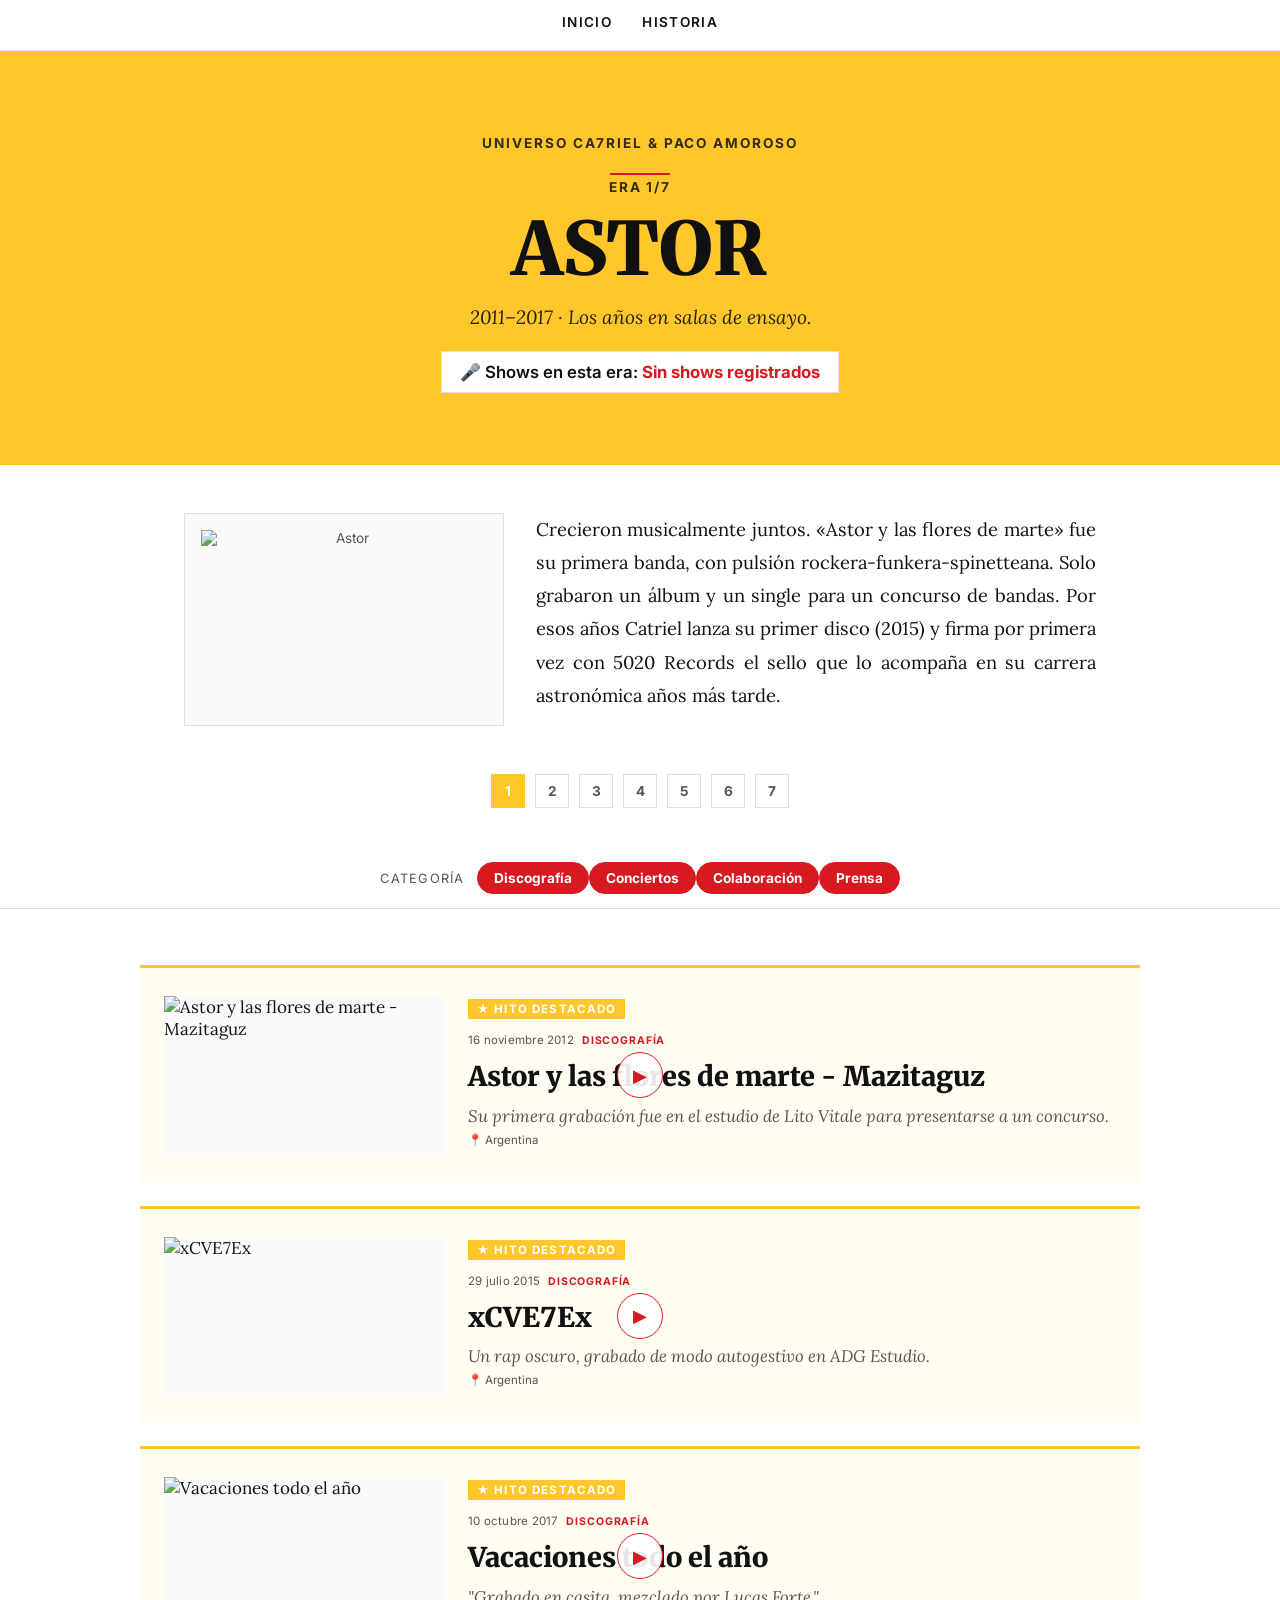
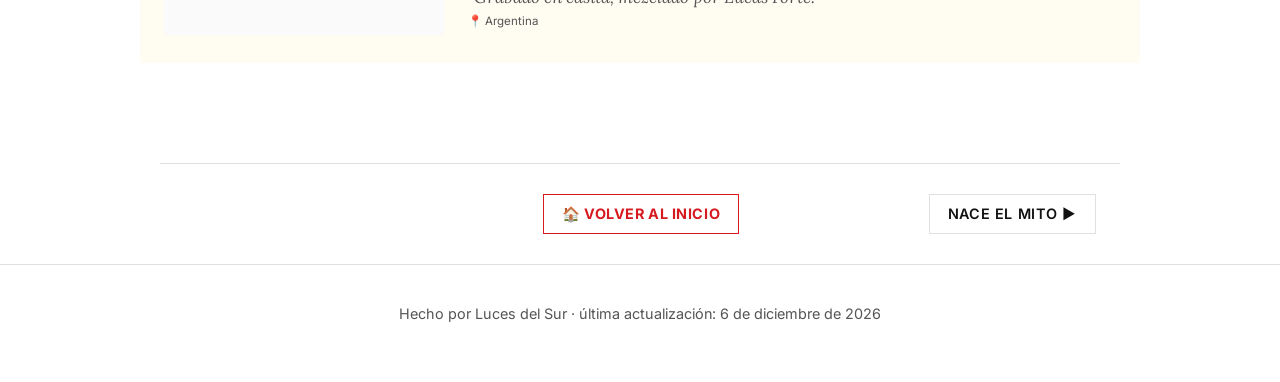
==== commit caf72598: "Add files via upload" ====
--- a/era1.html
+++ b/era1.html
@@ -218,36 +218,65 @@
 /* =========================================================
    LÍNEA DE TIEMPO — franjas, una debajo de la otra
    ========================================================= */
-#timeline-wrap{ max-width:760px; margin:56px auto 100px; padding:0 24px; }
-#timeline{ display:flex; flex-direction:column; }
-.empty-state{ text-align:center; padding:80px 20px; color:var(--text-dim); font-family:var(--mono); }
+#timeline-wrap{ max-width:1000px; margin:56px auto 100px; padding:0 24px; }
+#timeline{ display:grid; grid-template-columns:repeat(3, 1fr); gap:24px; }
+.empty-state{ grid-column:1/-1; text-align:center; padding:80px 20px; color:var(--text-dim); font-family:var(--mono); }
 
 @keyframes riseIn{ to{ opacity:1; transform:translateY(0); } }
 
-.tl-row{
-  display:flex; gap:24px; align-items:flex-start;
-  padding:26px 0 26px 16px; border-top:1px solid var(--line);
-  border-left:3px solid color-mix(in srgb, var(--hero-bg, var(--red)) 55%, var(--line));
+.tl-card{
+  position:relative;
   cursor:pointer; transition:opacity .15s ease;
-  opacity:0; transform:translateY(14px);
-  animation:riseIn .4s ease forwards;
-}
-.tl-row:hover{ opacity:.7; }
-.tl-row-thumb{
-  width:150px; aspect-ratio:3/2; flex-shrink:0; overflow:hidden;
-  background:var(--bg-soft); position:relative;
-  display:flex; align-items:center; justify-content:center;
-}
-.tl-row-thumb img{ width:100%; height:100%; object-fit:cover; }
-.tl-row-info{ flex:1; min-width:0; }
-
-.tl-date{ font-family:var(--mono); font-size:.8rem; color:var(--text-dim); letter-spacing:.03em; }
+  opacity:0; transform:translateY(14px); animation:riseIn .4s ease forwards;
+  border-top:3px solid color-mix(in srgb, var(--hero-bg, var(--red)) 55%, var(--line));
+  padding-top:14px;
+}
+.tl-card:hover{ opacity:.72; }
+.tl-card img{ width:100%; aspect-ratio:3/2; object-fit:cover; margin-bottom:10px; background:var(--bg-soft); display:block; }
+.tl-card .ph{ width:100%; aspect-ratio:3/2; margin-bottom:10px; background:var(--bg-soft); display:flex; align-items:center; justify-content:center; font-family:var(--mono); font-size:.8rem; color:var(--text-dim); text-align:center; }
+
+.tl-date{ font-family:var(--mono); font-size:.72rem; color:var(--text-dim); letter-spacing:.02em; }
 .tl-cat{
-  display:inline-block; font-family:var(--mono); font-size:.72rem; text-transform:uppercase;
-  letter-spacing:.1em; margin-left:10px; color:var(--tag-color, var(--red)); font-weight:700;
-}
-.tl-title{ font-family:var(--display); font-weight:900; font-size:1.5rem; line-height:1.3; margin-top:10px; color:var(--ink); }
-.tl-thumb .ph{ font-family:var(--mono); font-size:.9rem; color:var(--text-dim); text-align:center; padding:8px; }
+  display:inline-block; font-family:var(--mono); font-size:.66rem; text-transform:uppercase;
+  letter-spacing:.08em; margin-left:8px; color:var(--tag-color, var(--red)); font-weight:700;
+}
+.tl-title{ font-family:var(--display); font-weight:900; font-size:1.05rem; line-height:1.3; margin-top:8px; color:var(--ink); }
+.tl-lugar{ margin-top:6px; font-family:var(--mono); font-size:.72rem; color:var(--text-dim); }
+.tl-publico{ font-weight:400; color:var(--text-dim); }
+.tl-leer{
+  margin-top:8px; font-family:var(--mono); font-weight:700; font-size:.7rem;
+  letter-spacing:.05em; color:var(--red); text-transform:uppercase;
+}
+
+/* ---- Tarjeta "cita": para hitos sin foto ni video (Prensa, en su mayoría) ---- */
+.tl-card.cita{
+  aspect-ratio:3/2; background:color-mix(in srgb, var(--hero-bg, var(--red)) 8%, transparent);
+  display:flex; flex-direction:column; justify-content:center; padding:16px; margin-top:0;
+}
+.tl-card.cita .tl-teaser-grande{
+  font-family:var(--body); font-style:italic; font-size:.92rem; line-height:1.35; color:var(--ink); margin-top:8px;
+}
+.tl-card.cita .tl-medio{ font-family:var(--mono); font-size:.66rem; color:var(--text-dim); margin-top:10px; text-transform:uppercase; letter-spacing:.03em; }
+
+/* ---- Hitos "mayor": ocupan todo el ancho de la grilla ---- */
+.tl-card-mayor{
+  grid-column: 1 / -1;
+  display:flex; gap:24px; align-items:flex-start; cursor:pointer;
+  padding:28px 24px; margin:0 -24px; transition:opacity .15s ease;
+  opacity:0; transform:translateY(14px); animation:riseIn .4s ease forwards;
+  border-top:3px solid var(--hero-bg, var(--red));
+  background:color-mix(in srgb, var(--hero-bg, var(--red)) 6%, transparent);
+}
+.tl-card-mayor:hover{ opacity:.85; }
+.tl-card-mayor img{ width:280px; aspect-ratio:16/9; object-fit:cover; flex-shrink:0; background:var(--bg-soft); }
+.tl-card-mayor .ph{ width:280px; aspect-ratio:16/9; flex-shrink:0; background:var(--bg-soft); display:flex; align-items:center; justify-content:center; font-family:var(--mono); font-size:.8rem; color:var(--text-dim); }
+.tl-card-mayor .tl-title{ font-size:1.7rem; margin-top:10px; }
+.tl-card-mayor .tl-teaser{ font-family:var(--body); font-style:italic; color:var(--text-dim); margin-top:10px; font-size:1.05rem; }
+.tl-mayor-badge{
+  display:inline-block; font-family:var(--mono); font-weight:700; font-size:.72rem;
+  letter-spacing:.1em; text-transform:uppercase; color:#fff;
+  background:var(--hero-bg, var(--red)); padding:3px 9px; margin-bottom:8px;
+}
 .tl-play-badge{
   position:absolute; top:50%; left:50%; transform:translate(-50%,-50%);
   width:46px; height:46px; border-radius:50%;
@@ -255,33 +284,16 @@
   display:flex; align-items:center; justify-content:center; font-size:1.1rem;
   border:1.5px solid var(--red);
 }
-.tl-lugar{ margin-top:8px; font-family:var(--mono); font-size:.85rem; color:var(--text-dim); }
-.tl-teaser{ margin-top:12px; font-size:1.05rem; color:var(--text-dim); line-height:1.6; font-family:var(--body); font-style:italic; }
-.tl-leer{
-  margin-top:12px; font-family:var(--mono); font-weight:700; font-size:.85rem;
-  letter-spacing:.05em; color:var(--red); text-transform:uppercase;
-}
-.tl-publico{ font-weight:400; color:var(--text-dim); font-size:.85em; }
-
-/* ---- Hitos "mayor": tratamiento destacado dentro de la misma línea de tiempo ---- */
-.tl-row-mayor{
-  flex-direction:column; padding:36px 24px 48px; margin:0 -24px;
-  border-top:3px solid var(--hero-bg, var(--red));
-  background:color-mix(in srgb, var(--hero-bg, var(--red)) 6%, transparent);
-}
-.tl-row-mayor .tl-row-thumb{ width:100%; aspect-ratio:16/9; }
-.tl-row-mayor .tl-title{ font-size:2.1rem; margin-top:16px; }
-.tl-row-mayor .tl-teaser{ font-size:1.15rem; }
-.tl-mayor-badge{
-  display:inline-block; font-family:var(--mono); font-weight:700; font-size:.75rem;
-  letter-spacing:.12em; text-transform:uppercase; color:#fff;
-  background:var(--hero-bg, var(--red)); padding:4px 10px; margin-bottom:10px;
-}
-
+.tl-card-mayor{ position:relative; }
+.tl-card-mayor > img{ position:relative; }
+
+@media (max-width:900px){
+  #timeline{ grid-template-columns:repeat(2, 1fr); }
+}
 @media (max-width: 600px){
-  .tl-row{ flex-direction:column; }
-  .tl-row-thumb{ width:100%; }
-  .tl-row-mayor .tl-title{ font-size:1.7rem; }
+  #timeline{ grid-template-columns:1fr; }
+  .tl-card-mayor{ flex-direction:column; }
+  .tl-card-mayor img, .tl-card-mayor .ph{ width:100%; }
 }
 
 /* =========================================================
@@ -1535,23 +1547,52 @@
     const colores = catColors(ev.categorias);
     const el = document.createElement('div');
     const esMayor = ev.nivel === 'mayor';
-    el.className = 'tl-row' + (esMayor ? ' tl-row-mayor' : '');
-    el.style.animationDelay = `${delay}s`;
+    const tieneMedia = !!(ev.foto || ev.youtube);
     const catTags = (ev.categorias || []).map((c, i) =>
       `<span class="tl-cat" style="--tag-color:${colores[i]}">${c}</span>`
     ).join('');
-    const sinMiniatura = !ev.foto && !ev.youtube;
-    el.innerHTML = `
-      ${sinMiniatura ? '' : `<div class="tl-row-thumb">${cardThumb(ev)}</div>`}
-      <div class="tl-row-info">
-        ${esMayor ? `<span class="tl-mayor-badge">★ Hito destacado</span><br>` : ''}
+    const infoExtra = `
+      ${ev.lugar ? `<div class="tl-lugar">📍 ${ev.lugar}</div>` : ''}
+      ${ev.enlace ? `<div class="tl-leer">Leer la nota ↗</div>` : ''}
+    `;
+
+    if(esMayor){
+      el.className = 'tl-card-mayor';
+      el.style.animationDelay = `${delay}s`;
+      const media = tieneMedia
+        ? cardThumb(ev)
+        : `<div class="ph">📷<br>Espacio para tu foto</div>`;
+      el.innerHTML = `
+        ${media}
+        <div>
+          <span class="tl-mayor-badge">★ Hito destacado</span><br>
+          <span class="tl-date">${formatearFecha(ev.fecha)}</span>${catTags}
+          <div class="tl-title">${ev.titulo}${ev.publico ? ` <span class="tl-publico">(${ev.publico})</span>` : ''}</div>
+          ${ev.teaser ? `<div class="tl-teaser">${ev.teaser}</div>` : ''}
+          ${infoExtra}
+        </div>
+      `;
+    } else if(tieneMedia){
+      el.className = 'tl-card';
+      el.style.animationDelay = `${delay}s`;
+      el.innerHTML = `
+        ${cardThumb(ev)}
         <span class="tl-date">${formatearFecha(ev.fecha)}</span>${catTags}
         <div class="tl-title">${ev.titulo}${ev.publico ? ` <span class="tl-publico">(${ev.publico})</span>` : ''}</div>
-        ${ev.lugar ? `<div class="tl-lugar">📍 ${ev.lugar}</div>` : ''}
-        ${ev.teaser ? `<div class="tl-teaser">${ev.teaser}</div>` : ''}
-        ${ev.enlace ? `<div class="tl-leer">Leer la nota ↗</div>` : ''}
-      </div>
-    `;
+        ${infoExtra}
+      `;
+    } else {
+      // Sin foto ni video (la mayoría de Prensa): tarjeta "cita" — el teaser
+      // ocupa el lugar de la miniatura, en vez de dejar un hueco vacío.
+      el.className = 'tl-card cita';
+      el.style.animationDelay = `${delay}s`;
+      el.innerHTML = `
+        <span class="tl-date">${formatearFecha(ev.fecha)}</span>${catTags}
+        <div class="tl-teaser-grande">${ev.teaser ? `"${ev.teaser}"` : ev.titulo}</div>
+        ${ev.teaser ? `<div class="tl-medio">${ev.titulo}</div>` : ''}
+        ${infoExtra}
+      `;
+    }
     el.addEventListener('click', () => irADestino(ev));
     return el;
   }
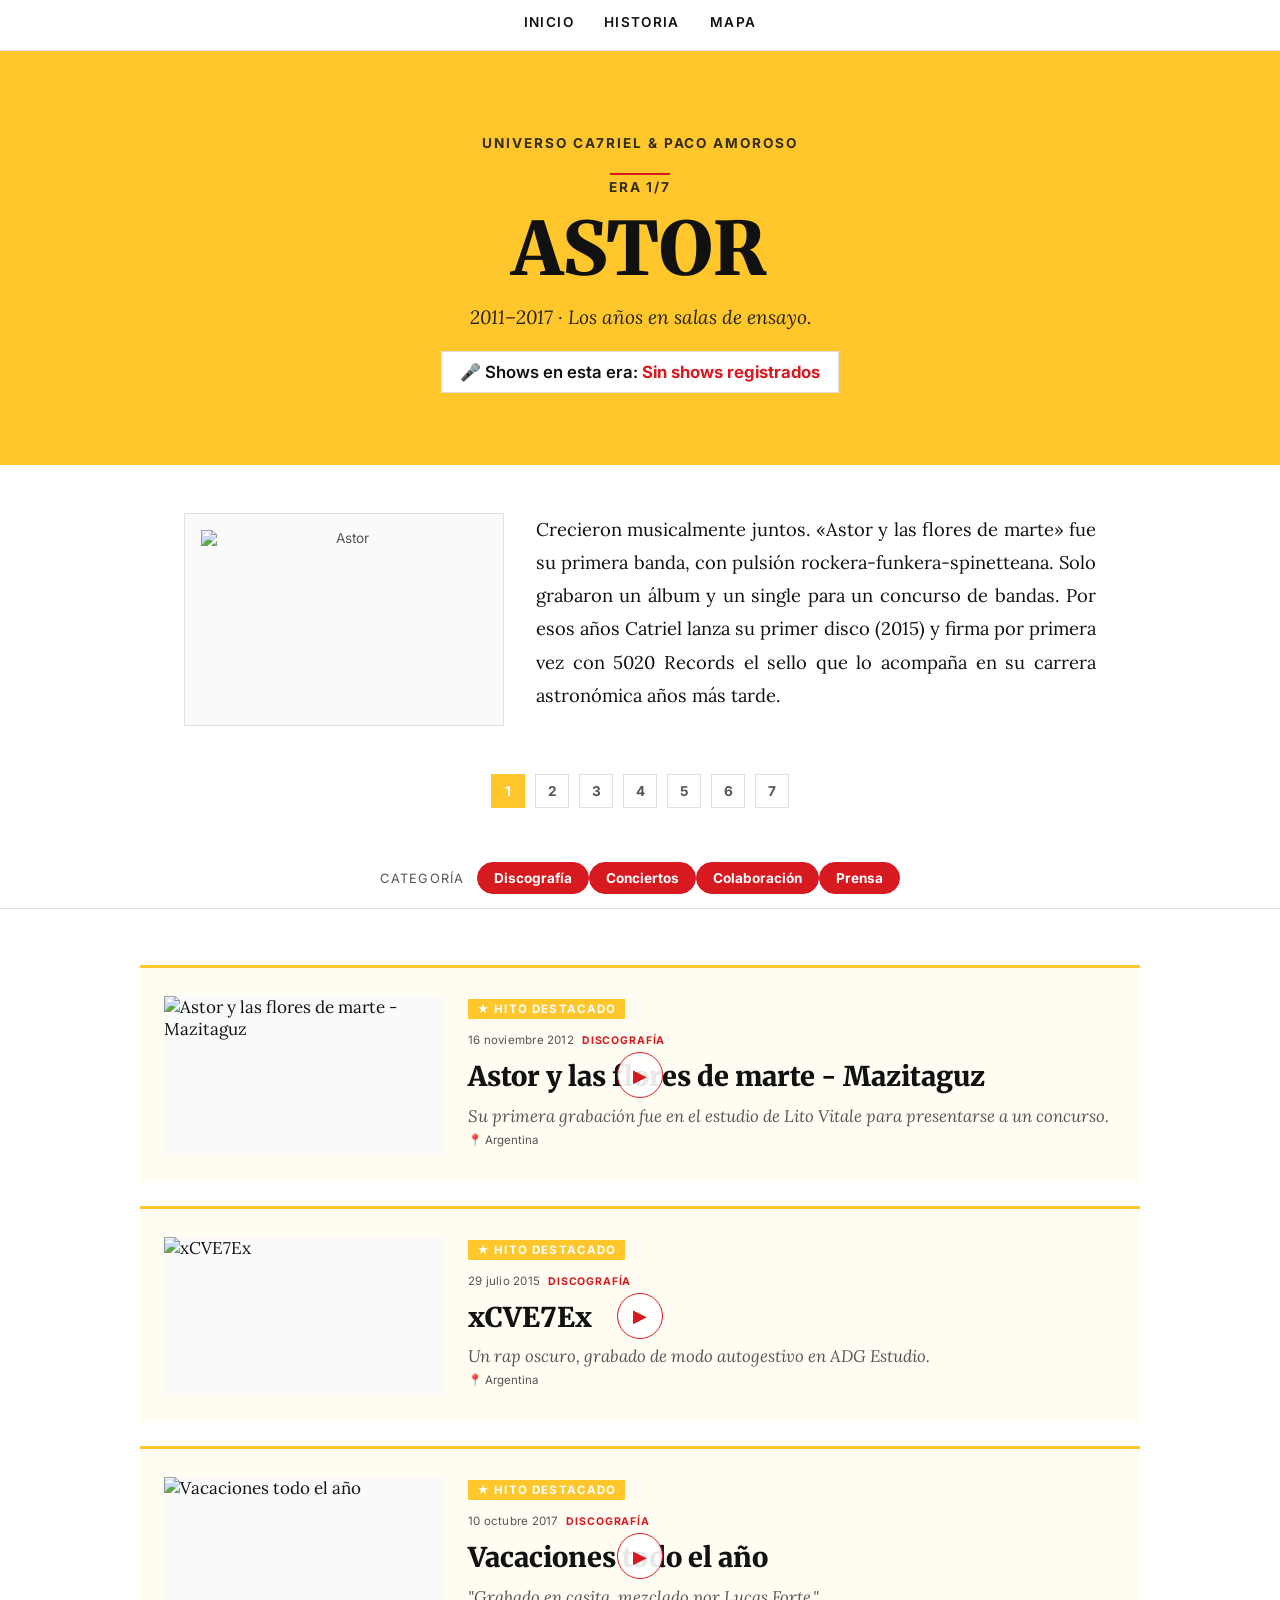
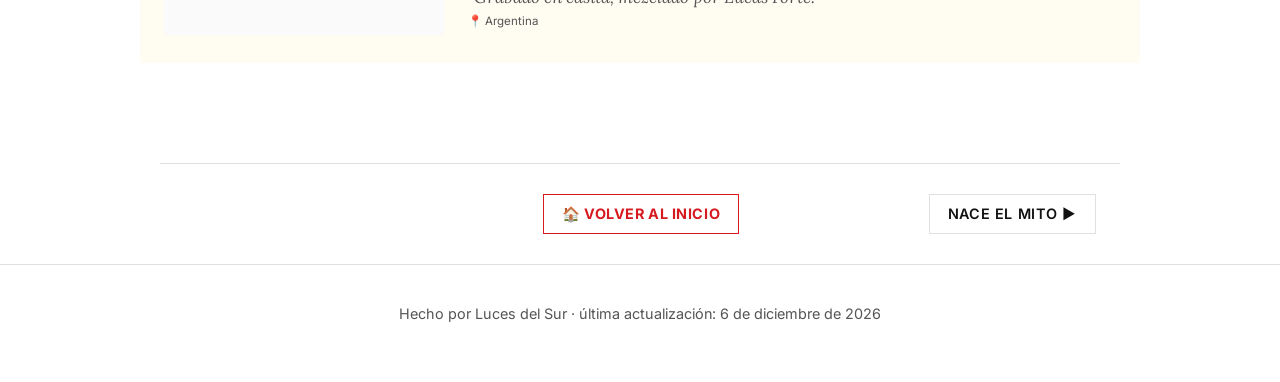
==== commit 1de16da3: "Add files via upload" ====
--- a/era1.html
+++ b/era1.html
@@ -364,6 +364,7 @@
   <nav id="site-nav">
     <a href="index.html">Inicio</a>
     <a href="historia.html">Historia</a>
+    <a href="mapa.html">Mapa</a>
   </nav>
 
   <!-- ============ HERO ============ -->
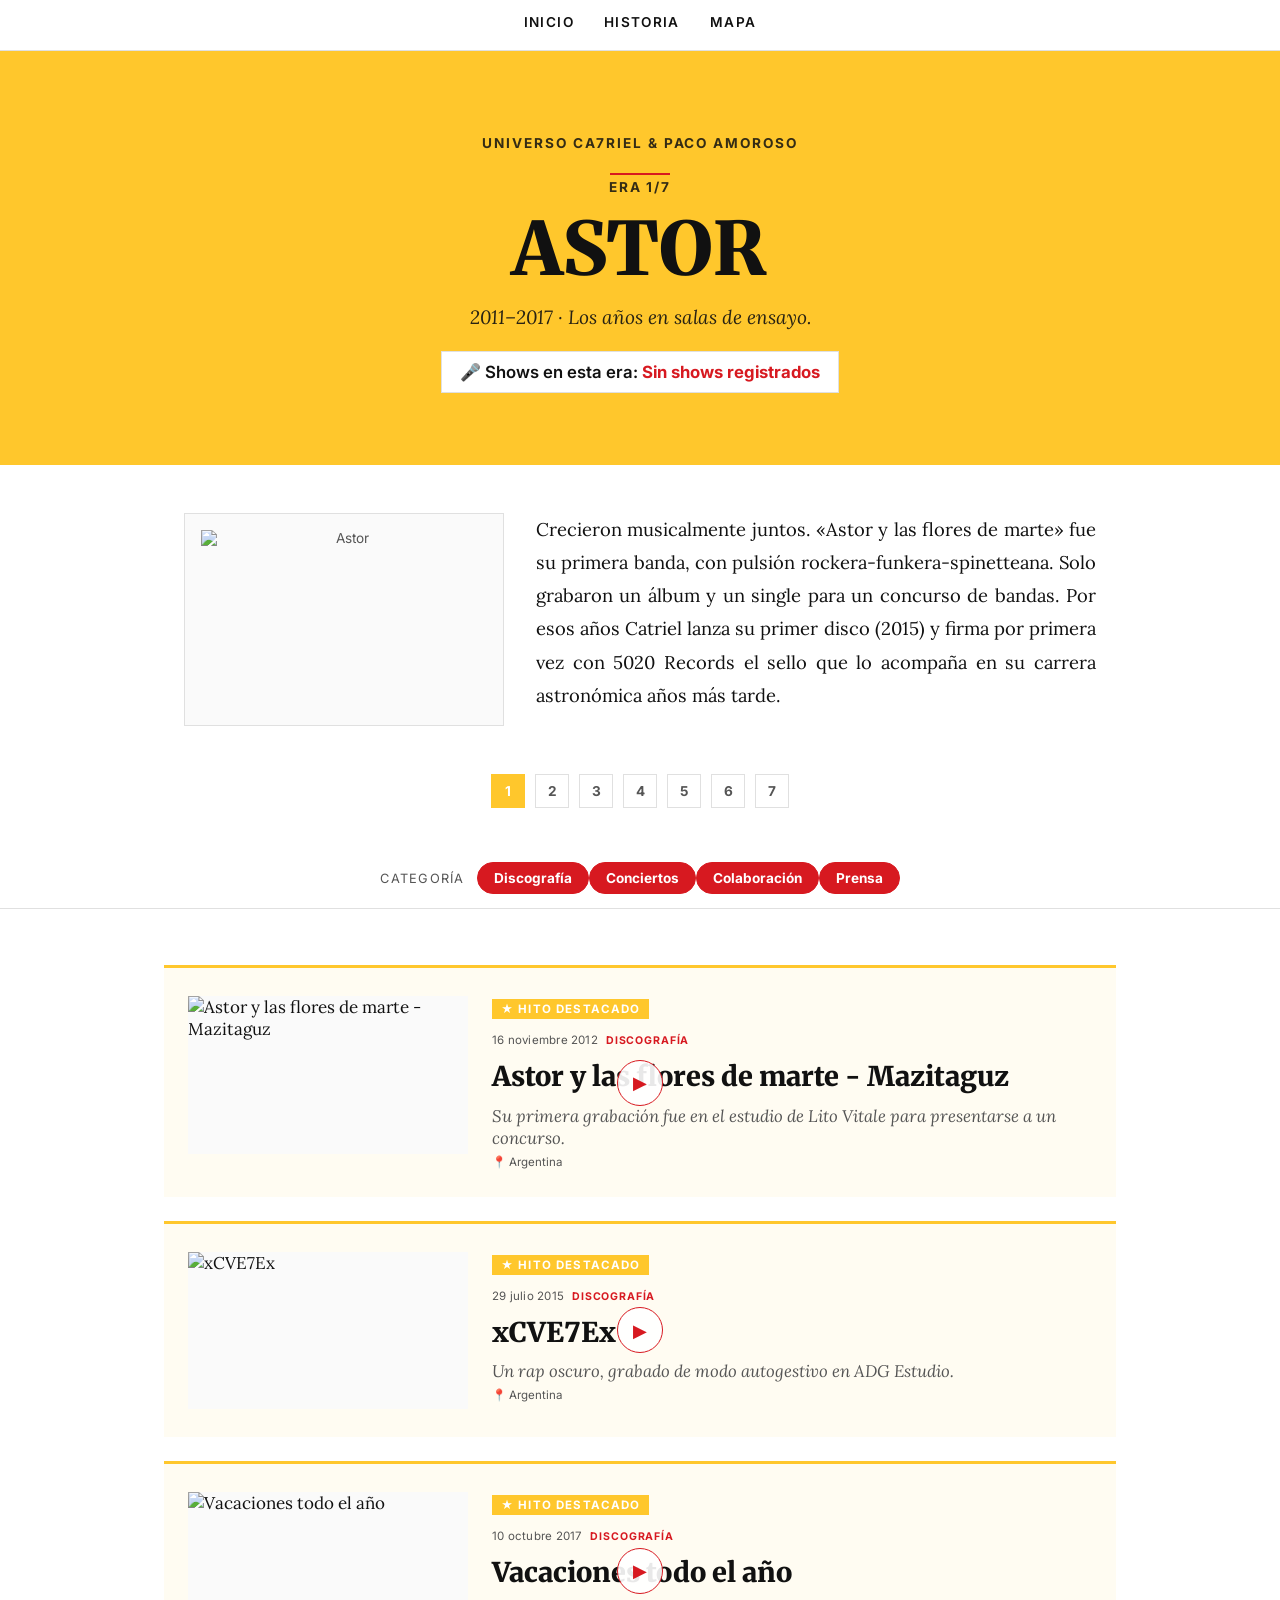
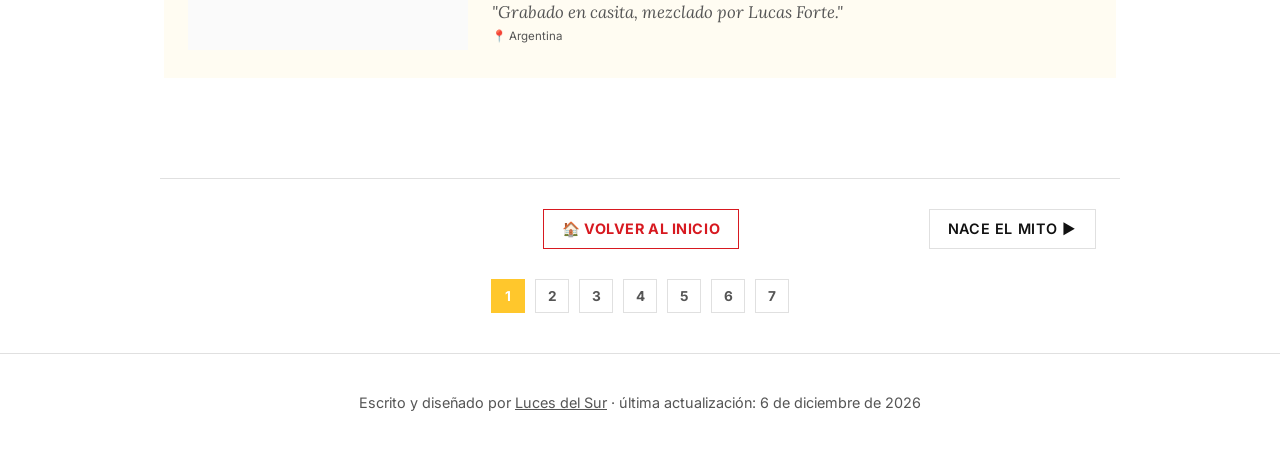
==== commit aef1c3d3: "Add files via upload" ====
--- a/era1.html
+++ b/era1.html
@@ -157,7 +157,7 @@
    ========================================================= */
 .era-breadcrumb{
   display:flex; justify-content:center; gap:10px; flex-wrap:wrap;
-  max-width:760px; margin:0 auto 40px; padding:0 24px;
+  max-width:760px; margin:24px auto 40px; padding:0 24px;
 }
 .era-crumb{
   width:34px; height:34px; display:flex; align-items:center; justify-content:center;
@@ -260,9 +260,10 @@
 
 /* ---- Hitos "mayor": ocupan todo el ancho de la grilla ---- */
 .tl-card-mayor{
+  position:relative;
   grid-column: 1 / -1;
   display:flex; gap:24px; align-items:flex-start; cursor:pointer;
-  padding:28px 24px; margin:0 -24px; transition:opacity .15s ease;
+  padding:28px 24px; transition:opacity .15s ease;
   opacity:0; transform:translateY(14px); animation:riseIn .4s ease forwards;
   border-top:3px solid var(--hero-bg, var(--red));
   background:color-mix(in srgb, var(--hero-bg, var(--red)) 6%, transparent);
@@ -284,8 +285,6 @@
   display:flex; align-items:center; justify-content:center; font-size:1.1rem;
   border:1.5px solid var(--red);
 }
-.tl-card-mayor{ position:relative; }
-.tl-card-mayor > img{ position:relative; }
 
 @media (max-width:900px){
   #timeline{ grid-template-columns:repeat(2, 1fr); }
@@ -414,8 +413,10 @@
     <a id="era-next-bottom" href="#">Era siguiente ▶</a>
   </div>
 
+  <nav class="era-breadcrumb" id="era-breadcrumb-bottom"></nav>
+
   <footer>
-    Hecho por Luces del Sur · última actualización: <span id="last-update">—</span>
+    Escrito y diseñado por <a href="https://lucesdelsur.substack.com/" target="_blank" rel="noopener" style="color:inherit;text-decoration:underline;">Luces del Sur</a> · última actualización: <span id="last-update">—</span>
   </footer>
 
 <script>
@@ -1694,11 +1695,12 @@
       `;
     }
 
-    const breadcrumb = document.getElementById('era-breadcrumb');
-    breadcrumb.innerHTML = eras.map((e, i) => {
+    const htmlBreadcrumb = eras.map((e, i) => {
       const esActual = i === idx;
       return `<a class="era-crumb${esActual ? ' actual' : ''}" ${esActual ? '' : `href="${CFG.hrefEras[i]}"`}>${i+1}</a>`;
     }).join('');
+    document.getElementById('era-breadcrumb').innerHTML = htmlBreadcrumb;
+    document.getElementById('era-breadcrumb-bottom').innerHTML = htmlBreadcrumb;
 
     const prevB = document.getElementById('era-prev-bottom');
     const nextB = document.getElementById('era-next-bottom');
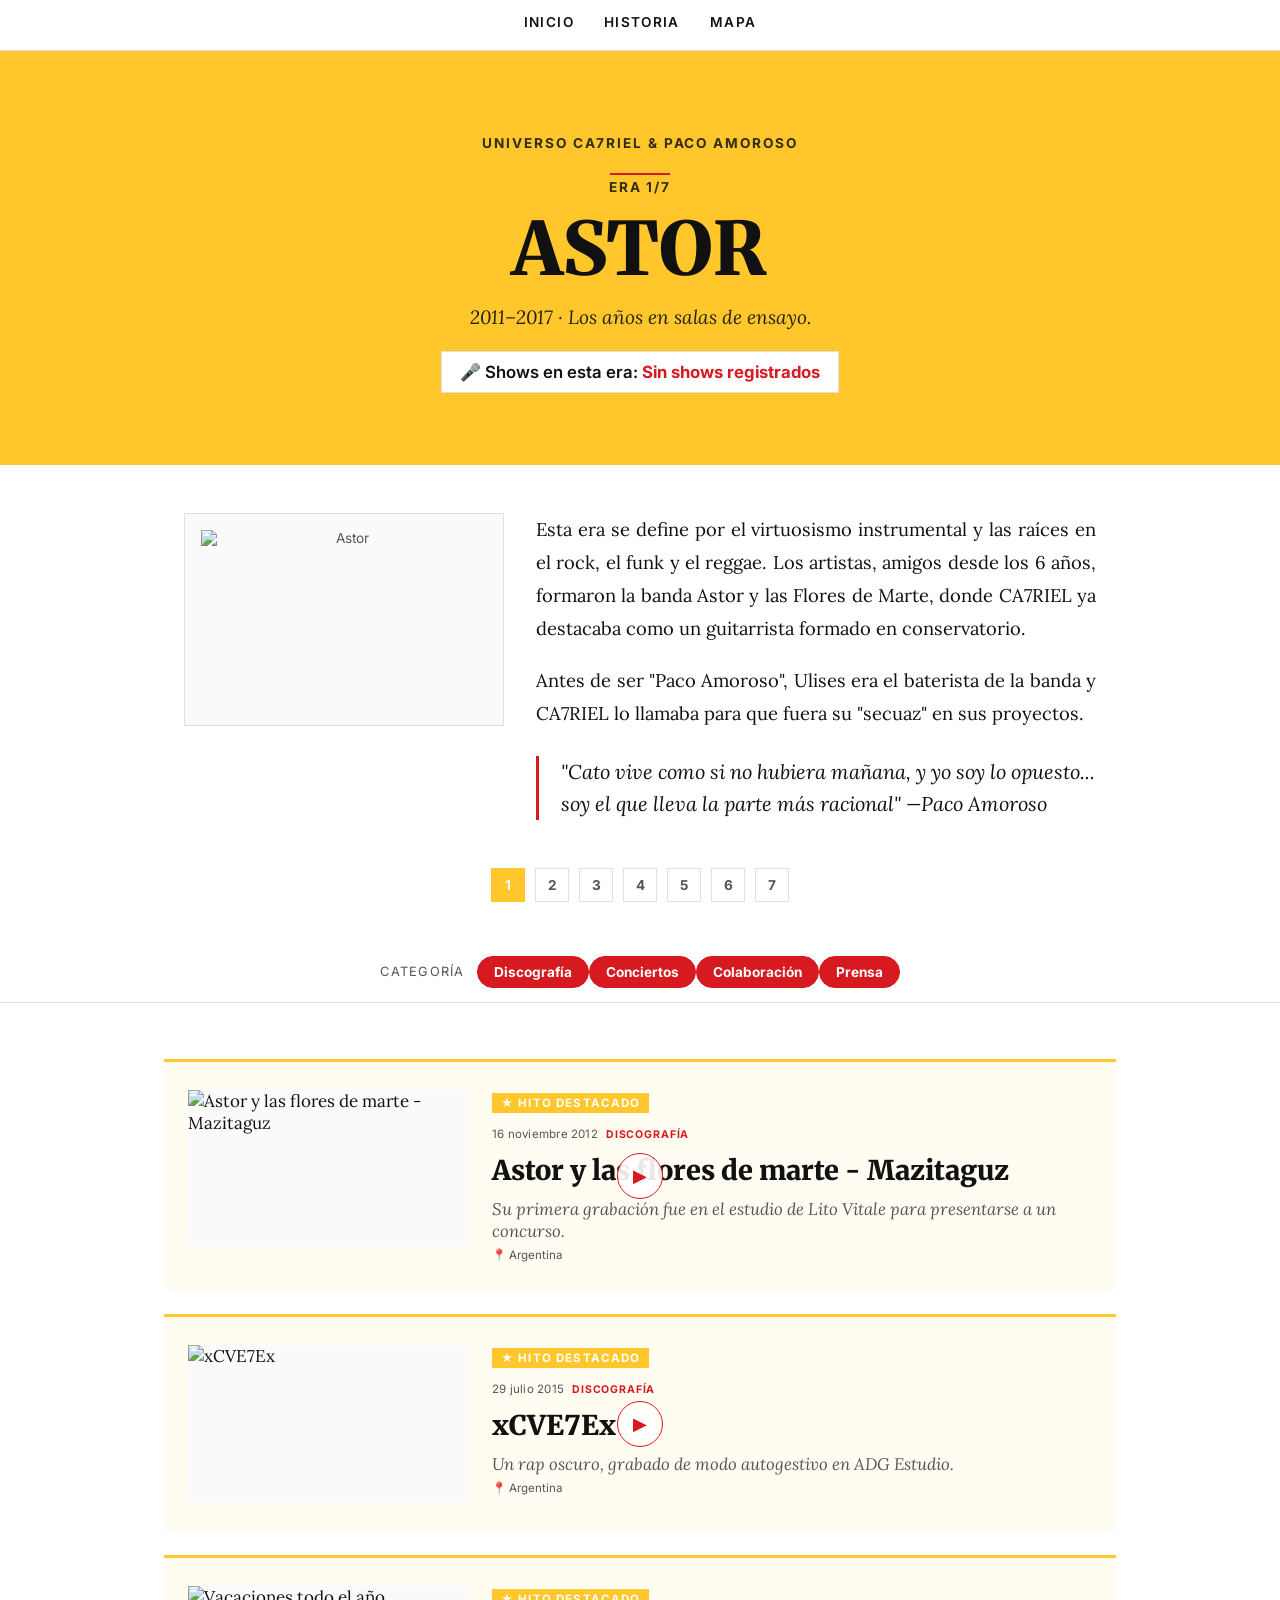
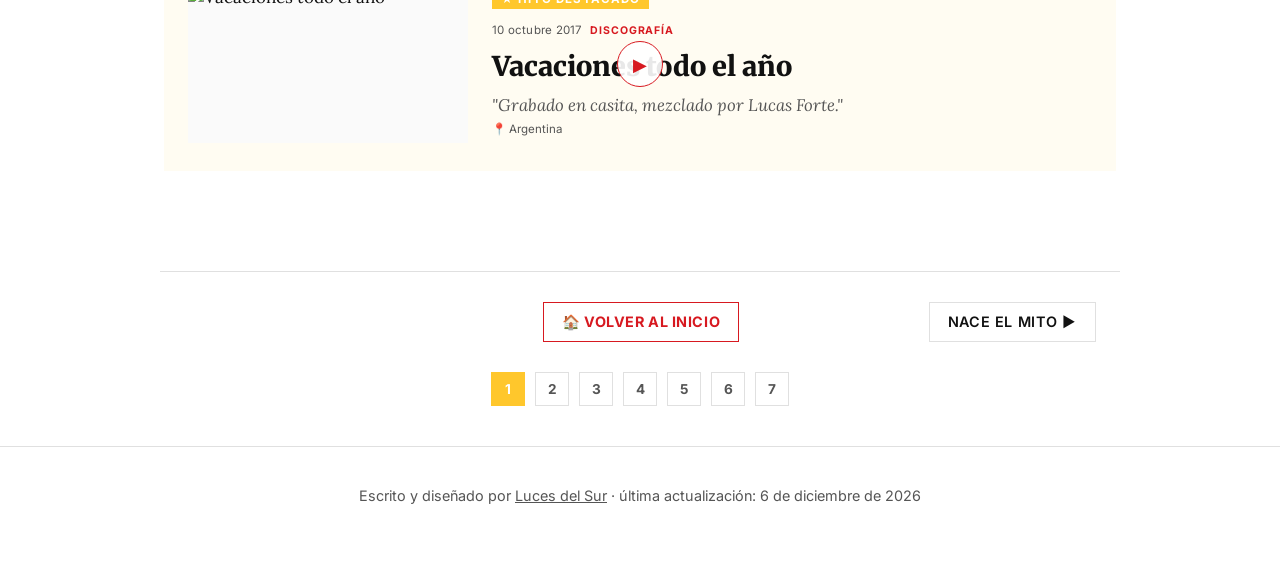
==== commit 45f8a311: "Add files via upload" ====
--- a/era1.html
+++ b/era1.html
@@ -145,6 +145,10 @@
 .era-texto p{ margin-bottom:18px; }
 .era-texto p:last-child{ margin-bottom:0; }
 .era-texto strong{ font-weight:700; color:var(--ink); }
+.era-texto .cita-destacada{
+  font-style:italic; font-size:1.25rem; line-height:1.6; color:var(--ink);
+  border-left:3px solid var(--red); padding-left:22px; margin:26px 0; text-align:left;
+}
 
 /* ---- Variante: 2 fotos en fila arriba, texto ancho completo debajo ---- */
 .era-bloque-doble{ flex-direction:column; }
@@ -250,7 +254,7 @@
 
 /* ---- Tarjeta "cita": para hitos sin foto ni video (Prensa, en su mayoría) ---- */
 .tl-card.cita{
-  aspect-ratio:3/2; background:color-mix(in srgb, var(--hero-bg, var(--red)) 8%, transparent);
+  min-height:180px; background:color-mix(in srgb, var(--hero-bg, var(--red)) 8%, transparent);
   display:flex; flex-direction:column; justify-content:center; padding:16px; margin-top:0;
 }
 .tl-card.cita .tl-teaser-grande{
@@ -483,7 +487,7 @@
       titulo: "Astor", lugar: "Buenos Aires, Argentina",
       colorEra: "var(--violet)",
       teaser: "Los años en salas de ensayo.",
-      descripcion: "<p>Crecieron musicalmente juntos. «Astor y las flores de marte» fue su primera banda, con pulsión rockera-funkera-spinetteana. Solo grabaron un álbum y un single para un concurso de bandas. Por esos años Catriel lanza su primer disco (2015) y firma por primera vez con 5020 Records el sello que lo acompaña en su carrera astronómica años más tarde.</p>",
+      descripcion: "<p>Esta era se define por el virtuosismo instrumental y las raíces en el rock, el funk y el reggae. Los artistas, amigos desde los 6 años, formaron la banda Astor y las Flores de Marte, donde CA7RIEL ya destacaba como un guitarrista formado en conservatorio.</p><p>Antes de ser \"Paco Amoroso\", Ulises era el baterista de la banda y CA7RIEL lo llamaba para que fuera su \"secuaz\" en sus proyectos.</p><p class=\"cita-destacada\">\"Cato vive como si no hubiera mañana, y yo soy lo opuesto... soy el que lleva la parte más racional\" —Paco Amoroso</p>",
       foto: "images/era1-astor-y-las-flores-de-marte.jpg", youtube: "",
       datos: [{etiqueta:"Período", valor:"2011–2017"}]
     },
@@ -492,7 +496,7 @@
       titulo: "Nace el mito", lugar: "Buenos Aires, Argentina",
       colorEra: "var(--cyan)",
       teaser: "Hackeo a la escena del trap",
-      descripcion: "<p>Para cuando se unieron como dúo, Catriel ya se llamaba Ca7riel (con el 7, su nombre de rapero) y tocaba en escenarios. Su primera canción juntos fue \"Piola\", le siguió \"A mí no\" y terminaron de hackear la matrix de la escena del trap argentino con \"JALA JALA\" y su video diseñado para ser visto en el celular.</p><p>En julio de 2018 se presentaron en un pequeño lugar, y para fin de ese año hicieron sold out en dos Niceto Club (una sala tan húmeda como emblemática, que aloja a unas 1200 almas desaforadas).</p><p>En 2019 llegó su primera gira de 54 fechas por Argentina, Uruguay y Paraguay. Fue también la primera vez que cruzaron el charco para desembarcar en España y Alemania. El cierre fue en el Estadio Obras, histórico tester para el rock nacional.</p><p>Estaban preparando el terreno para dar el gran salto: el 16 de febrero de 2020 se presentaron en el Festival Cara B en Barcelona, una conocida plataforma para artistas con proyección internacional.</p>",
+      descripcion: "<p>Es el nacimiento del mito y su irrupción en el trap argentino. CA7RIEL lanza los EPs Povre y Livre, y junto a Paco publican hits virales como \"Ouke\" y \"Jala Jala\". Esta era culmina con el show \"La Celebración\" en el Estadio Obras en diciembre de 2019.</p><p>El video de \"Jala Jala\" fue diseñado específicamente para verse en formato vertical en celulares, simulando que el teléfono estaba hackeado.</p><p class=\"cita-destacada\">\"¿Sabé' lo qué es odiarte y que todo el mundo te ame?\" —CA7RIEL, en su BZRP Session #14</p>",
       foto: "", fotos: ["images/era2-pared-roja.jpg", "images/era2-recital-2019.png"], youtube: "",
       datos: [{etiqueta:"Período", valor:"2018–2020"}]
     },
@@ -501,7 +505,7 @@
       titulo: "FLY SOLO", lugar: "Argentina",
       colorEra: "var(--gray)",
       teaser: "Una pandemia mundial y dos discos icónicos.",
-      descripcion: "<p>La pandemia interrumpe el impulso que habían construido tras el histórico Obras de 2019. La intensidad acumulada empieza a pasar factura y, para cuidar la amistad y evitar que el proyecto se desgaste, deciden separarse temporalmente. Es una etapa introspectiva en la que cada uno busca su propia voz: nacen El Disko (Ca7riel) y Saeta (Paco Amoroso).</p><p><strong>Ca7riel</strong> (Página/12, 2020): \"Antes de la cuarentena me estaba volviendo loco. Estaba metido en una rueda de hámster donde el personaje de Ca7riel se estaba comiendo al Cato real. El parate me salvó la cabeza\".</p><p><strong>Paco Amoroso</strong> (Página/12, 2021): \"Este disco solista fue un poco como hacerme adulto. Tuve que sentarme a escribir y hacerme cargo de mis miedos sin tener el escudo del chiste o a Cato al lado para tapar los baches\".</p>",
+      descripcion: "<p>Durante la pandemia, el dúo se separa para explorar sus identidades individuales. CA7RIEL lanza EL DISKO, una obra de jazz-rock y funk experimental, mientras Paco presenta SAETA, un álbum de pop electrónico y r&b.</p><p>CA7RIEL definió EL DISKO como una \"purga\" de lo que sentía como \"música de mierda\" o \"experimentos sociales\" hechos durante su etapa de trap.</p><p class=\"cita-destacada\">\"Con esto purgué. Realmente todo lo que tenía de sucio dentro mío, lo eliminé\" —CA7RIEL, sobre EL DISKO</p>",
       foto: "", fotos: ["images/era3-parrilla.jpeg", "images/era3-glitch-face.png"], youtube: "",
       datos: [{etiqueta:"Período", valor:"2020–2021"}]
     },
@@ -510,7 +514,7 @@
       titulo: "Temporada II", lugar: "Argentina",
       colorEra: "var(--orange)",
       teaser: "",
-      descripcion: "<p>Vuelven sintonizados en otra frecuencia. Ya no son los chicos rústicos del trap de 2019: regresan después de absorber la electrónica, el house y el pop durante sus proyectos solistas. Lanzan \"Paga Dios\" y \"En el After\", confirmando que la química seguía intacta y sellando el reencuentro con un Obras a fin de año.</p><p><strong>Paco Amoroso</strong> (Clarín, 2022): \"Hacer música solos estuvo buenísimo, pero cuando nos volvimos a juntar en el estudio y tiramos la primera barra, nos miramos y dijimos: 'Claro, es que esto que nos pasa a nosotros dos juntos no pasa en ningún otro lado del mundo'\".</p><p><strong>Ca7riel</strong> (Pousta, 2022): \"Volvimos porque nos extrañábamos como hermanos, pero también porque nos dimos cuenta de que la bestia que creamos juntos camina sola y tiene hambre propia\".</p>",
+      descripcion: "<p>Marca el regreso oficial del dúo a los escenarios tras sus carreras solistas. Lanzan el single \"Para Afuera\", incursionando en el big room house y la estética de la noche electrónica.</p><p>Presentaron su regreso con una gira titulada literalmente \"Temporada II\", como si su carrera fuera una serie de ficción.</p><p class=\"cita-destacada\">Las fuentes los describen en esta etapa como \"perros sobreestimulados\" que van tras el rastro del placer en un laberinto de beats.</p>",
       foto: "images/era4-auto.jpg", youtube: "",
       datos: [{etiqueta:"Período", valor:"2022–2023"}]
     },
@@ -519,7 +523,7 @@
       titulo: "Baño María: Pop Up", lugar: "Argentina / gira",
       colorEra: "var(--magenta)",
       teaser: "",
-      descripcion: "<p>Baño María se convierte en el primer álbum de estudio de larga duración de Ca7riel & Paco Amoroso. Es la era del jacuzzi, de la fiesta constante y del coqueteo con el pop electrónico bailable, donde el dúo lleva su universo estético y sonoro a una nueva escala. Mientras tanto, la prensa internacional empieza a notar que alrededor de ellos está ocurriendo algo distinto.</p><p><strong>Paco Amoroso</strong> (The Guardian, 2025, recordando el impacto del álbum): \"La música pop actual le tiene miedo a ofender, es todo demasiado limpio y corporativo. Nosotros con Baño María vinimos a devolverle el peligro, el sudor y la deformidad\".</p>",
+      descripcion: "<p>El dúo firma con Sony y lanza Baño María, un disco con una estrategia de marketing agresiva que incluye colaboraciones con Lali y Tini. Es la era de la \"de-generación\" musical, mezclando géneros globales.</p><p>En el Lollapalooza 2024, en lugar de tocar en vivo, se metieron en un jacuzzi en el escenario mientras un DJ pasaba el disco, un gesto que Paco luego calificó como una \"idea horrible\" que hicieron por estrategia.</p><p class=\"cita-destacada\">\"No tiene género, amor, nosotros somos 'de-generados'\" —CA7RIEL</p>",
       foto: "images/era5-bano-maria.webp", youtube: "",
       datos: [{etiqueta:"Período", valor:"Enero – 3 de octubre de 2024"}]
     },
@@ -528,7 +532,7 @@
       titulo: "Papota: The Big Bang Duo", lugar: "Global",
       colorEra: "var(--lime)",
       teaser: "Estallido y expansión global",
-      descripcion: "<p>El Tiny Desk se convierte en un fenómeno viral histórico y marca un punto de inflexión. La banda trasciende definitivamente las fronteras argentinas y alcanza una escala global: gira por Europa, desembarca en Asia —donde los bautizan \"Katopako\" en Tower Records Shibuya— y llega al Main Stage de festivales como Fuji Rock, Glastonbury y Coachella.</p><p><strong>Ca7riel</strong> (Rolling Stone Japan, 2025): \"Había japoneses en el Fuji Rock que no entendían un carajo de nuestra jerga ni de lo que decíamos, pero cuando explota el groove de la banda, el cuerpo entiende mucho antes que la cabeza\".</p>",
+      descripcion: "<p>Tras el éxito masivo de su Tiny Desk (que superó en vistas a artistas como Taylor Swift), el dúo alcanza un estatus global. Lanzan el EP Papota, ganan 5 Latin Grammys y adoptan el \"Bait\" como su principal herramienta artística y comunicacional.</p><p>Para anunciar el fin de esta era y el inicio de la siguiente, quemaron sus icónicos atuendos del Tiny Desk en el video de \"GIMME MORE\".</p><p class=\"cita-destacada\">\"Ya no nos percibimos humanos, nos autopercibimos empresas\" —CA7RIEL, al recibir los Latin Grammys</p>",
       foto: "images/era6-papota-globos.jpeg", youtube: "",
       datos: [{etiqueta:"Período", valor:"4 de octubre de 2024 – 2025"}]
     },
@@ -537,7 +541,7 @@
       titulo: "Free Spirits: Global Pop Stars", lugar: "Global",
       colorEra: "var(--gold)",
       teaser: "",
-      descripcion: "<p>Tras la explosión internacional, la dupla deja de ocupar el lugar de revelación para consolidarse como cabeza de cartel en los mercados anglo y europeo. Frente a la presión del éxito y de la industria, construyen el concepto del Free Spirits Wellness Center, un centro de rehabilitación espiritual ficticio que utiliza la ironía como respuesta al fenómeno global que los rodea. Es la etapa en la que comparten escena y colaboran con figuras como Sting, Anderson .Paak y Jack Black, demostrando que se puede jugar en las grandes ligas de la industria sin perder un milímetro de su irreverente esencia.</p>",
+      descripcion: "<p>Tras un supuesto anuncio de burnout y cancelación de su disco TOP OF THE HILLS, regresan con Sting como mentor espiritual. El álbum FREE SPIRITS parodia los centros de retiro espiritual para famosos y explora el peso de la fama.</p><p>El propio Sting aparece en un video explicando que el disco anterior del dúo era tan malo que tuvo que tomarlos como discípulos para \"sanarlos\".</p><p class=\"cita-destacada\">\"Nadie inventa nada nuevo, todo ya está hecho, bebo\" —lírica con la que abren el disco</p>",
       foto: "images/era7-free-spirits.jpeg", youtube: "",
       datos: [{etiqueta:"Período", valor:"2026"}]
     },
@@ -620,14 +624,14 @@
     {
       fecha: "2019-12-12", categorias: ["Discografía"], lugar: "Argentina",
       titulo: "McFly",
-      teaser: "", descripcion: "Producido por Evlay Beats y CA7RIEL. Dirección: Orco Videos.",
+      teaser: "Junto con \"Coca Cola\", formó un díptico de canciones que \"rompieron internet\" y tuvo un debut en vivo impecable durante el show en Obras", descripcion: "Producido por Evlay Beats y CA7RIEL. Dirección: Orco Videos.",
       foto: "", youtube: "Bp0-TarxMH0",
       destacado: true, nivel: "mayor"
     },
     {
       fecha: "2019-12-18", categorias: ["Discografía"], lugar: "Argentina",
       titulo: "Cono Hielo",
-      teaser: "", descripcion: "Producido por Evlay Beats y Laucha the Kid. Dirección: Orco Videos, dirección de arte de Lucía Lalor.",
+      teaser: "Fue su último gran lanzamiento de 2019; lo tocaron por primera vez ante el público en Obras  se convirtio en un himno.", descripcion: "Producido por Evlay Beats y Laucha the Kid. Dirección: Orco Videos, dirección de arte de Lucía Lalor.",
       foto: "", youtube: "GJxyBZvAGRc",
       destacado: true, nivel: "mayor"
     },
@@ -648,7 +652,7 @@
     {
       fecha: "2019-12-12", categorias: ["Discografía"], lugar: "Argentina",
       titulo: "Todo el día",
-      teaser: "", descripcion: "Canción con Axel Fiks. Producción de Facundo Yalve, dirección de Orco Videos.",
+      teaser: "Es la canción favorita dentro de los fans más jovenes del duo.", descripcion: "Canción con Axel Fiks. Producción de Facundo Yalve, dirección de Orco Videos.",
       foto: "", youtube: "kgMRI3yh6_k",
       destacado: true, nivel: "mayor"
     },
@@ -656,21 +660,21 @@
     {
       fecha: "2020-06-17", categorias: ["Discografía"], lugar: "Argentina",
       titulo: "MI DESEO / Las Vegas Strip",
-      teaser: "", descripcion: "",
+      teaser: "En estos temas Paco Amoroso encuentra profundidad e intensidad lírica diferente a la de sus hits festivos previos", descripcion: "",
       foto: "", youtube: "FlO-W844Lc4",
       destacado: true
     },
     {
       fecha: "2020-11-25", categorias: ["Discografía"], lugar: "Argentina",
       titulo: "FATAL",
-      teaser: "", descripcion: "",
+      teaser: "La canción favorita de los fans de Paco Amoroso, no esta en el set list desde 2024.", descripcion: "",
       foto: "", youtube: "vW64D12-uAA",
       destacado: true
     },
     {
       fecha: "2020-09-02", categorias: ["Discografía"], lugar: "Argentina",
       titulo: "POLVO",
-      teaser: "", descripcion: "Incluida en el álbum solista El Disko. Producción musical de Tomy Sainz y CA7RIEL, dirigido por Kevin Zeta.",
+      teaser: "Fue el primer adelanto del álbum solista de CA7RIEL, EL DISKO, y es descrita como una \"rapsodia dramática\" que funciona como una purga personal. Musicalmente es compleja, con ruidos industriales, sintetizadores \"que descienden al infierno\" y una batería que groovvea de golpe", descripcion: "Incluida en el álbum solista El Disko. Producción musical de Tomy Sainz y CA7RIEL, dirigido por Kevin Zeta.",
       foto: "", youtube: "uenecPEzBTk",
       destacado: true, nivel: "mayor"
     },
@@ -684,35 +688,35 @@
     {
       fecha: "2021-01-03", categorias: ["Discografía"], lugar: "Argentina",
       titulo: "Sabe",
-      teaser: "", descripcion: "Dirigido por Orco Videos, producción de Baby Boom.",
+      teaser: "Una canción volcada de lleno al dancehall con fuertes tintes de música urbana y trap, ideal para la temporada veraniega", descripcion: "Dirigido por Orco Videos, producción de Baby Boom.",
       foto: "", youtube: "5bZYHFo7ZSI",
       destacado: true
     },
     {
       fecha: "2021-09-30", categorias: ["Discografía"], lugar: "Argentina",
       titulo: "Viuda Negra",
-      teaser: "", descripcion: "Video producido y dirigido por Pampa x Kato. Producción musical de Tadefonk y Alot (Baby Boom).",
+      teaser: "Una de las canciones más icónicas de Saeta con un estilo house pop de los años 90.", descripcion: "Video producido y dirigido por Pampa x Kato. Producción musical de Tadefonk y Alot (Baby Boom).",
       foto: "", youtube: "kLYkKk9U3j0",
       destacado: true
     },
     {
       fecha: "2021-11-04", categorias: ["Discografía"], lugar: "Argentina",
       titulo: "Chinga Sport",
-      teaser: "", descripcion: "Con Tío La Bomba. Video de Orco Videos, producción musical de Maxi Sayes y Bruno Donato.",
+      teaser: "Durante su show de Berlin en 2025, Tio la Bomba, el bajista de la banda que los acompaña en esta Era canto una parte de la canción", descripcion: "Con Tío La Bomba. Video de Orco Videos, producción musical de Maxi Sayes y Bruno Donato.",
       foto: "", youtube: "7XBS-dlk_-8",
       destacado: true
     },
     {
       fecha: "2021-11-25", categorias: ["Discografía"], lugar: "Argentina",
       titulo: "SAETA",
-      teaser: "", descripcion: "Álbum solista de Paco Amoroso. Producción de Tadeo Kopistinski, Alejandro Glikman, Bruno Donato y Maxi Sayes, entre otros. Géneros: electrónica, house, pop experimental, hip-hop/urban.",
+      teaser: "“Desde que arrancó la pandemia fue darme cuenta de que existían las melodías, cosa que antes había pasado por alto... Todo el disco pasa por esa búsqueda: la inquietud por cantar” (Paco Amoroso)", descripcion: "Álbum solista de Paco Amoroso. Producción de Tadeo Kopistinski, Alejandro Glikman, Bruno Donato y Maxi Sayes, entre otros. Géneros: electrónica, house, pop experimental, hip-hop/urban.",
       foto: "", youtube: "QoE8jici2Fc",
       destacado: true, nivel: "mayor"
     },
     {
       fecha: "2021-11-10", categorias: ["Discografía"], lugar: "Argentina",
       titulo: "EL DISKO",
-      teaser: "", descripcion: "Álbum solista de CA7RIEL, grabado entre diciembre de 2019 y agosto de 2021. Producción principal de Tomás Sainz y CA7RIEL. Géneros: funk, trap, rock alternativo, electrónica, hip-hop experimental.",
+      teaser: "Una obra de once canciones \"deformes\" que mezclan el virtuosismo del jazz rock con la estética del trap. “Realmente todo lo que tenía de sucio dentro mío, lo eliminé. A eso me refiero con pureza” (CA7RIEL sobre el disco)", descripcion: "Álbum solista de CA7RIEL, grabado entre diciembre de 2019 y agosto de 2021. Producción principal de Tomás Sainz y CA7RIEL. Géneros: funk, trap, rock alternativo, electrónica, hip-hop experimental.",
       foto: "images/hito-el-disko.png", youtube: "GWYWcDuypRw",
       destacado: true, nivel: "mayor"
     },
@@ -807,7 +811,7 @@
     {
       fecha: "2019-12-20", categorias: ["Conciertos"], lugar: "Argentina",
       titulo: "Estadio Obras Sanitarias (La Celebración)",
-      teaser: "", descripcion: "",
+      teaser: "Obras es conocido como el  \"Templo del Rock\", el show fue apodado por CA7RIEL como \"Silvio Soldout\" y contó con Esteban Lamothe recreando el video de \"Ouke\" en vivo sobre el escenario", descripcion: "",
       foto: "", youtube: "RUrugzFOYW8",
       destacado: true
     },
@@ -832,21 +836,21 @@
     {
       fecha: "2022-02-17", categorias: ["Discografía"], lugar: "Argentina",
       titulo: "LAION SHUFFLE / PAQUIRRI",
-      teaser: "", descripcion: "",
+      teaser: "El epílogo y la continuación estética de la etapa solista de Paco Amoroso tras publicar su álbum debut Saeta", descripcion: "",
       foto: "", youtube: "gYMQz3jEPMU",
       destacado: true
     },
     {
       fecha: "2022-03-16", categorias: ["Discografía"], lugar: "Argentina",
       titulo: "PAGA DIOS",
-      teaser: "", descripcion: "Producción musical de Neekl. Mezcla de Nico Cotton, masterizado por Jaime Estalella. Video de Juanita, grabado en Buenos Aires.",
+      teaser: "Con sonidos cercanos al liquid funk y el highlife  fue llamada el \"episodio 1\" de su \"Temporada II\"", descripcion: "Producción musical de Neekl. Mezcla de Nico Cotton, masterizado por Jaime Estalella. Video de Juanita, grabado en Buenos Aires.",
       foto: "", youtube: "64r03gcbS1A",
       destacado: true, nivel: "mayor"
     },
     {
       fecha: "2022-03-22", categorias: ["Discografía"], lugar: "Argentina",
       titulo: "EN EL AFTER",
-      teaser: "", descripcion: "",
+      teaser: "Para anunciar su lanzamiento publicaron fotos de ellos cuando era chicos. Una canción futurista que mezcla electrónica con toques de chill, propocionada con el pasado.", descripcion: "",
       foto: "", youtube: "JCtFjWR4W6w",
       destacado: true
     },
@@ -873,16 +877,16 @@
     },
     // ---- ERA Quinta (2024) : Bautismo de estudio. Baño Maria [falta texto se agrega despues] ----
     {
-      fecha: "2024-04-18", categorias: ["Discografía"], lugar: "",
+      fecha: "2024-04-18", categorias: ["Discografía"], lugar: "Argentina",
       titulo: "BAÑO MARÍA",
-      teaser: "", descripcion: "Primer álbum de estudio de larga duración del dúo. Producción de Federico Vindver, Casta, Taiko, XAY, DVLP, Sir Nolan y Slow Mike, entre otros. Géneros: pop latino, house/EDM, trap, R&B, jazz-rock.",
+      teaser: "\"No tiene género, amor, nosotros somos 'de-generados'\" CA7RIEL define la versatilidad del disco, evita etiquetas fijas para saltar entre el trap, el rock y la electrónica. El álbum fue grabado íntegramente en Miami en apenas dos semanas (una en agosto y otra en octubre) en los estudios de Sony. En el Lollapalooza 2024 Buenos Aires en lugar de realizar un show tradicional, el dúo optó por un \"perfomance de bait\" donde se metieron en un jacuzzi en medio del escenario mientras su DJ, Anita B Queen, reproducía el álbum completo", descripcion: "Primer álbum de estudio de larga duración del dúo. Producción de Federico Vindver, Casta, Taiko, XAY, DVLP, Sir Nolan y Slow Mike, entre otros. Géneros: pop latino, house/EDM, trap, R&B, jazz-rock.",
       foto: "", youtube: "iETY_1WGjiU",
       destacado: true
     },
     {
-      fecha: "2024-05-01", categorias: ["Discografía"], lugar: "",
+      fecha: "2024-05-01", categorias: ["Discografía"], lugar: "Argentina",
       titulo: "BAÑO MARÍA",
-      teaser: "", descripcion: "El cortometraje funciona como el marco visual y narrativo del álbum: sigue a Cato y Paco a lo largo de una noche desenfrenada, psicodélica y caótica por Buenos Aires, enlazando fragmentos de temas como BABY GANGSTA, DUMBAI y LA QUE PUEDE, PUEDE. Dirigido por Brian Kazez (Pantera Film).",
+      teaser: "El corto adopta el formato de una buddy film (película de compinches). Sigue a CA7RIEL y Paco Amoroso durante un día completo (24 horas) en el inframundo de la noche porteña de Buenos Aires", descripcion: "El cortometraje funciona como el marco visual y narrativo del álbum: sigue a Cato y Paco a lo largo de una noche desenfrenada, psicodélica y caótica por Buenos Aires, enlazando fragmentos de temas como BABY GANGSTA, DUMBAI y LA QUE PUEDE, PUEDE. Dirigido por Brian Kazez (Pantera Film).",
       foto: "", youtube: "j6hZv58R2tM",
       destacado: true, nivel: "mayor",
       datos: [{etiqueta:"Fecha", valor:"Aproximada (2024 (post-abril))"}]
@@ -890,7 +894,7 @@
     {
       fecha: "2024-08-16", categorias: ["Conciertos"], lugar: "Buenos Aires, Argentina",
       titulo: "BAÑO MARÍA",
-      teaser: "", descripcion: "",
+      teaser: "\"CA7RIEL & Paco Amoroso dan comienzo a su gira con un show explosivo en el Movistar Arena\" fue el titular de Rollins Stones Argentina. Armaron un Jacuzzi gigante en medio de la arena, y volaron por todo el lugar mientras cantaban.", descripcion: "",
       foto: "", youtube: "gHmA1PYH5Io",
       destacado: true
     },
@@ -923,7 +927,7 @@
     {
       fecha: "2025-03-04", categorias: ["Discografía"], lugar: "Uruguay",
       titulo: "PAPOTA",
-      teaser: "", descripcion: "Comedia negra y sátira absurda sobre las presiones de la fama masiva tras el Tiny Desk y el éxito de Baño María. Sigue a Cato y Paco en una espiral de obsesión estética y \"síndrome del impostor\", intercalando los 4 tracks inéditos del EP (IMPOSTOR, #TETAS, RE FORRO y EL DÍA DEL AMIGO). Dirigido por Martín Piroyansky.",
+      teaser: "Dirigido por Martín Piroyansky y se presenta como una comedia negra  y sátira absurda de la industria de los artistas prefabricados, el culto a la imagen y las crisis que conlleva el camino a la fama.", descripcion: "Comedia negra y sátira absurda sobre las presiones de la fama masiva tras el Tiny Desk y el éxito de Baño María. Sigue a Cato y Paco en una espiral de obsesión estética y \"síndrome del impostor\", intercalando los 4 tracks inéditos del EP (IMPOSTOR, #TETAS, RE FORRO y EL DÍA DEL AMIGO). Dirigido por Martín Piroyansky.",
       foto: "", youtube: "zYc1qMe_kpc",
       destacado: true, nivel: "mayor"
     },
@@ -955,12 +959,21 @@
     {
       fecha: "2026-02-06", categorias: ["Discografía"], lugar: "Los Angeles, Estados Unidos",
       titulo: "FREE SPIRITS",
-      teaser: "", descripcion: "Cato y Paco ingresan al Free Spirits Wellness Center, una clínica de rehabilitación holística con un tratamiento de 12 pasos, en una sátira de la cultura new age y los retiros wellness de lujo. Escrito y dirigido por Ferina, con Jack Black, Sting y Anderson .Paak.",
+      teaser: "Cato y Paco ingresan al Free Spirits Wellness Center, una clínica de rehabilitación holística con un tratamiento de 12 pasos, en una sátira de la cultura new age y los retiros wellness de lujo. Escrito y dirigido por Ferina, con Jack Black, Sting y Anderson .Paak.", descripcion: "Cato y Paco ingresan al Free Spirits Wellness Center, una clínica de rehabilitación holística con un tratamiento de 12 pasos, en una sátira de la cultura new age y los retiros wellness de lujo. Escrito y dirigido por Ferina, con Jack Black, Sting y Anderson .Paak.",
       foto: "", youtube: "mHDXyjGcUu0",
       destacado: true, nivel: "mayor"
     },
 
     // ========== HITOS NUEVOS (PARA_SUBIR.xlsx) ==========
+    {
+      fecha: "2026-10-06", categorias: ["Prensa"], lugar: "Berlín, Alemania",
+      titulo: "Todo Oro en Ellos, También Oropel: Ca7riel y Paco Amoroso en Berlín.",
+      teaser: "Globos en Berlín, el mix latino, y la extraña magia de otro sold out lejos de casa", descripcion: "",
+      foto: "", youtube: "",
+      enlace: "https://medium.com/@lucesdelsur/todo-oro-en-ellos-tambi%C3%A9n-oropel-ca7riel-y-paco-amoroso-en-berl%C3%ADn-709480780874",
+      destacado: true,
+      datos: [{etiqueta:"Medio", valor:"Medium (Luces del Sur)"}]
+    },
     {
       fecha: "2025-11-05", categorias: ["Discografía"], lugar: "",
       titulo: "GIMME MORE",
@@ -1023,7 +1036,7 @@
     {
       fecha: "2021-11-10", categorias: ["Discografía"], lugar: "Argentina",
       titulo: "Muy bien",
-      teaser: "", descripcion: "Del álbum solista El Disko. Video producido por The Movement, producción musical de Tomy Sainz, mezcla de Nico Cotton.",
+      teaser: "Una bomba de trap experimental y rock alternativo pesado. Cuenta con una producción sumamente agresiva de Tomy Sainz en la batería y la mezcla del multipremiado Nico Cotton", descripcion: "Del álbum solista El Disko. Video producido por The Movement, producción musical de Tomy Sainz, mezcla de Nico Cotton.",
       foto: "", youtube: "SqWnQFKh45Q",
       destacado: true, nivel: "mayor"
     },
@@ -1037,7 +1050,7 @@
     {
       fecha: "2022-09-22", categorias: ["Discografía"], lugar: "Argentina",
       titulo: "Para afuera",
-      teaser: "", descripcion: "Producción musical de Evlay, Neekl y Tomy Sainz. Video de Pampa x Kato.",
+      teaser: "Al ritmo altamente bailable del Big house room esta canción es lalanzan al volver de su primera gira por Latinoamerica y Europa.", descripcion: "Producción musical de Evlay, Neekl y Tomy Sainz. Video de Pampa x Kato.",
       foto: "", youtube: "GtEnfS2-2GU",
       destacado: true, nivel: "mayor",
       datos: [{etiqueta:"Discográfica", valor:"5020 Records"}]
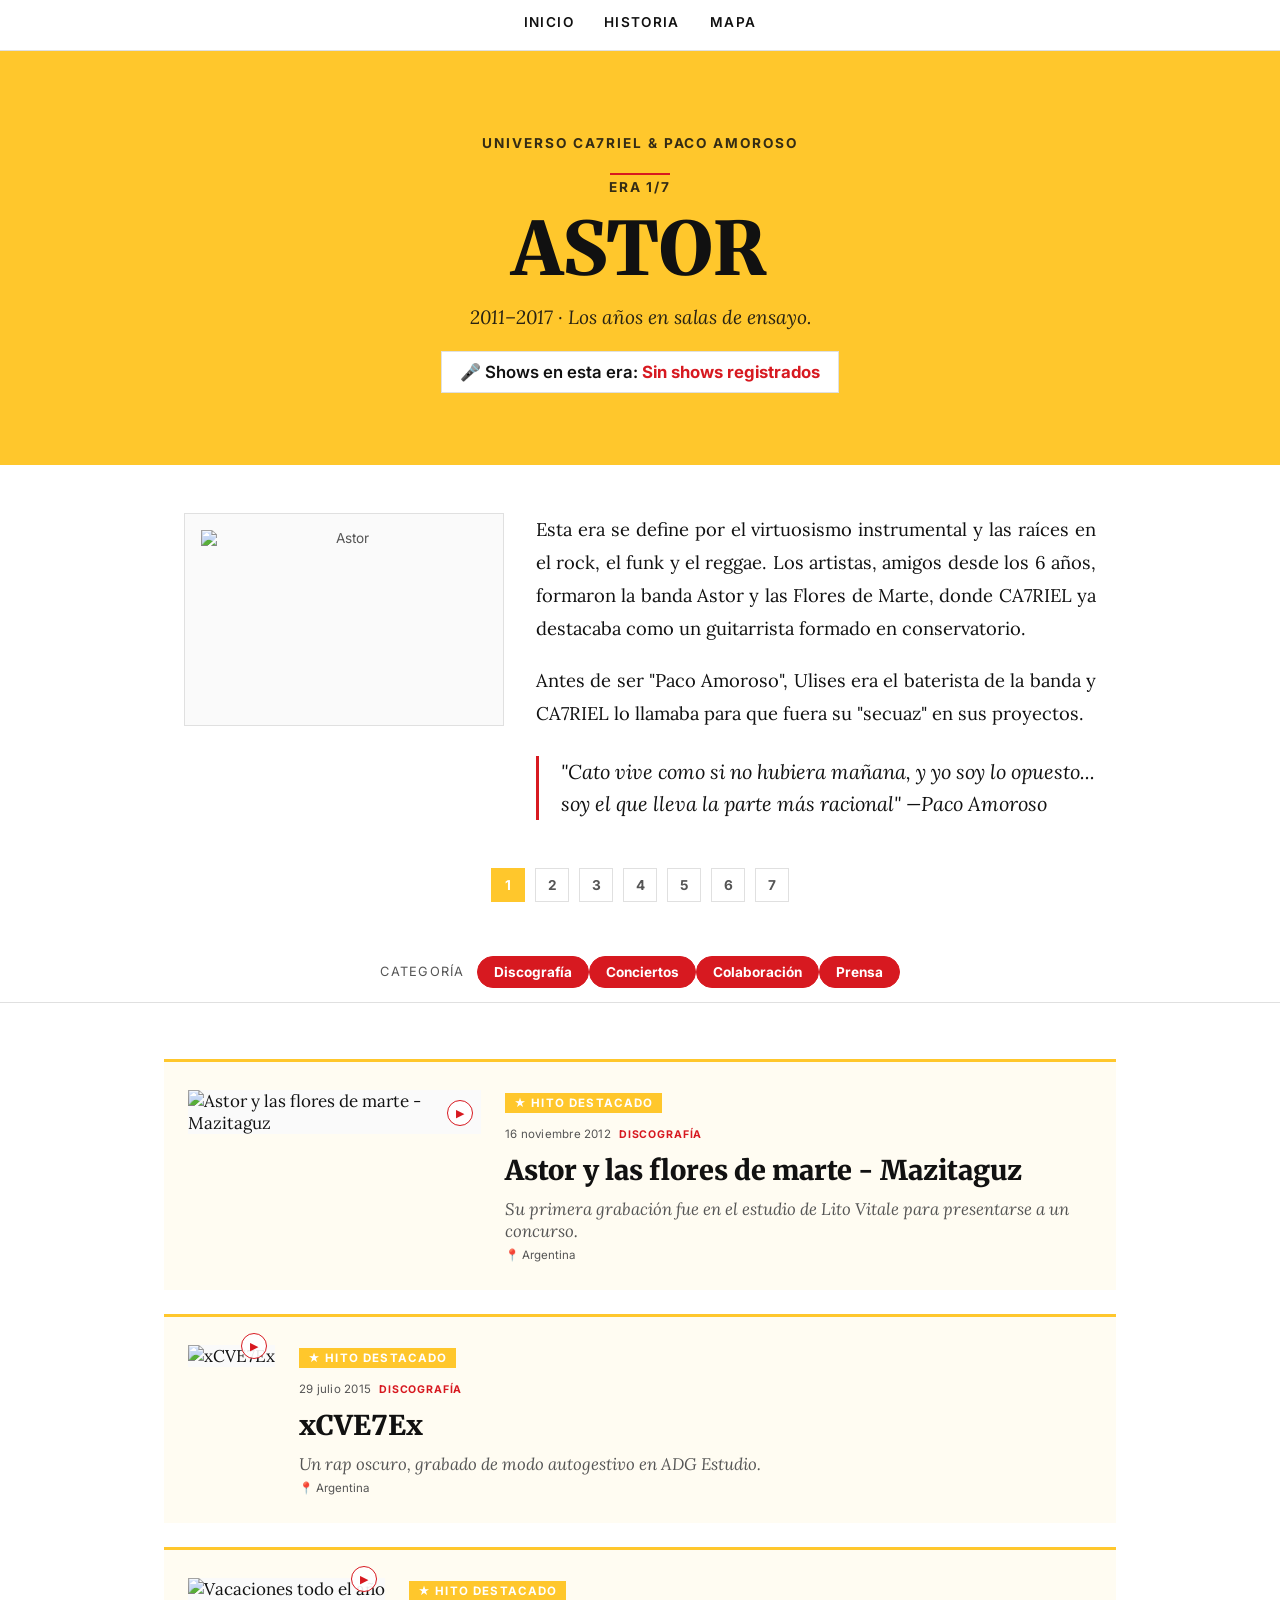
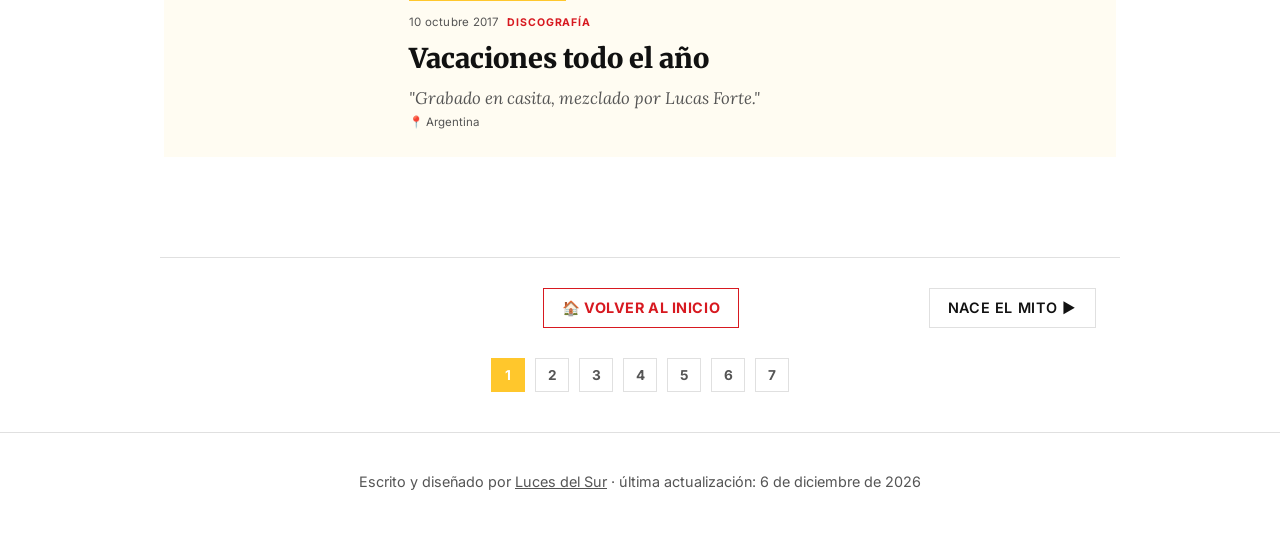
==== commit 16a08ed7: "Add files via upload" ====
--- a/era1.html
+++ b/era1.html
@@ -4,6 +4,18 @@
 <meta charset="UTF-8">
 <meta name="viewport" content="width=device-width, initial-scale=1.0">
 <title>Astor (Era 1) — Universo Musical</title>
+<link rel="icon" type="image/svg+xml" href="favicon.svg">
+<meta name="description" content="Antes de ser CA7RIEL & Paco Amoroso, eran dos amigos de la infancia tocando en una banda de rock llamada Astor y las Flores de Marte.">
+<meta property="og:type" content="website">
+<meta property="og:site_name" content="Universo Musical — CA7RIEL & Paco Amoroso">
+<meta property="og:title" content="Astor (Era 1) — Universo Musical">
+<meta property="og:description" content="Antes de ser CA7RIEL & Paco Amoroso, eran dos amigos de la infancia tocando en una banda de rock llamada Astor y las Flores de Marte.">
+<meta property="og:image" content="https://lucesdelsur.github.io/Universo/images/portada-principal.jpeg">
+<meta property="og:url" content="https://lucesdelsur.github.io/Universo/era1.html">
+<meta name="twitter:card" content="summary_large_image">
+<meta name="twitter:title" content="Astor (Era 1) — Universo Musical">
+<meta name="twitter:description" content="Antes de ser CA7RIEL & Paco Amoroso, eran dos amigos de la infancia tocando en una banda de rock llamada Astor y las Flores de Marte.">
+<meta name="twitter:image" content="https://lucesdelsur.github.io/Universo/images/portada-principal.jpeg">
 <link rel="preconnect" href="https://fonts.googleapis.com">
 <link rel="preconnect" href="https://fonts.gstatic.com" crossorigin>
 <link href="https://fonts.googleapis.com/css2?family=Playfair+Display:ital,wght@0,700;0,900;1,600&family=Merriweather:wght@700;900&family=Lora:ital,wght@0,400;0,600;1,400&family=Inter:wght@400;500;600;700&display=swap" rel="stylesheet">
@@ -282,11 +294,12 @@
   letter-spacing:.1em; text-transform:uppercase; color:#fff;
   background:var(--hero-bg, var(--red)); padding:3px 9px; margin-bottom:8px;
 }
+.tl-thumb-wrap{ position:relative; }
 .tl-play-badge{
-  position:absolute; top:50%; left:50%; transform:translate(-50%,-50%);
-  width:46px; height:46px; border-radius:50%;
+  position:absolute; bottom:8px; right:8px;
+  width:26px; height:26px; border-radius:50%;
   background:rgba(255,255,255,.9); color:var(--red);
-  display:flex; align-items:center; justify-content:center; font-size:1.1rem;
+  display:flex; align-items:center; justify-content:center; font-size:.7rem;
   border:1.5px solid var(--red);
 }
 
@@ -966,7 +979,15 @@
 
     // ========== HITOS NUEVOS (PARA_SUBIR.xlsx) ==========
     {
-      fecha: "2026-10-06", categorias: ["Prensa"], lugar: "Berlín, Alemania",
+      fecha: "2025-10-01", categorias: ["Conciertos"], lugar: "Basilea, Suiza",
+      titulo: "Baloise Session",
+      teaser: "Se presentan en el festival suizo Baloise Session.", descripcion: "En octubre de 2025 se presentan en la Baloise Session, un festival de música en Basilea, Suiza.",
+      foto: "", youtube: "",
+      enlace: "https://www.baloisesession.ch/en/concert/2025-11-05-ca7riel-und-paco-amoroso",
+      destacado: true
+    },
+    {
+      fecha: "2025-11-06", categorias: ["Prensa"], lugar: "Berlín, Alemania",
       titulo: "Todo Oro en Ellos, También Oropel: Ca7riel y Paco Amoroso en Berlín.",
       teaser: "Globos en Berlín, el mix latino, y la extraña magia de otro sold out lejos de casa", descripcion: "",
       foto: "", youtube: "",
@@ -1498,12 +1519,12 @@
 
   function cardThumb(ev){
     if(ev.foto){
-      return `<img src="${ev.foto}" alt="${ev.titulo}">${ev.youtube ? '<div class="tl-play-badge">▶</div>' : ''}`;
+      return `<div class="tl-thumb-wrap"><img src="${ev.foto}" alt="${ev.titulo}">${ev.youtube ? '<div class="tl-play-badge">▶</div>' : ''}</div>`;
     }
     if(ev.youtube){
       // Sin foto propia: usamos la miniatura automática de YouTube, así no hace
       // falta subir una imagen para que la tarjeta se vea con contenido visual.
-      return `<img src="https://img.youtube.com/vi/${ev.youtube}/hqdefault.jpg" alt="${ev.titulo}"><div class="tl-play-badge">▶</div>`;
+      return `<div class="tl-thumb-wrap"><img src="https://img.youtube.com/vi/${ev.youtube}/hqdefault.jpg" alt="${ev.titulo}"><div class="tl-play-badge">▶</div></div>`;
     }
     return `<div class="ph">📷<br>Espacio para tu foto</div>`;
   }
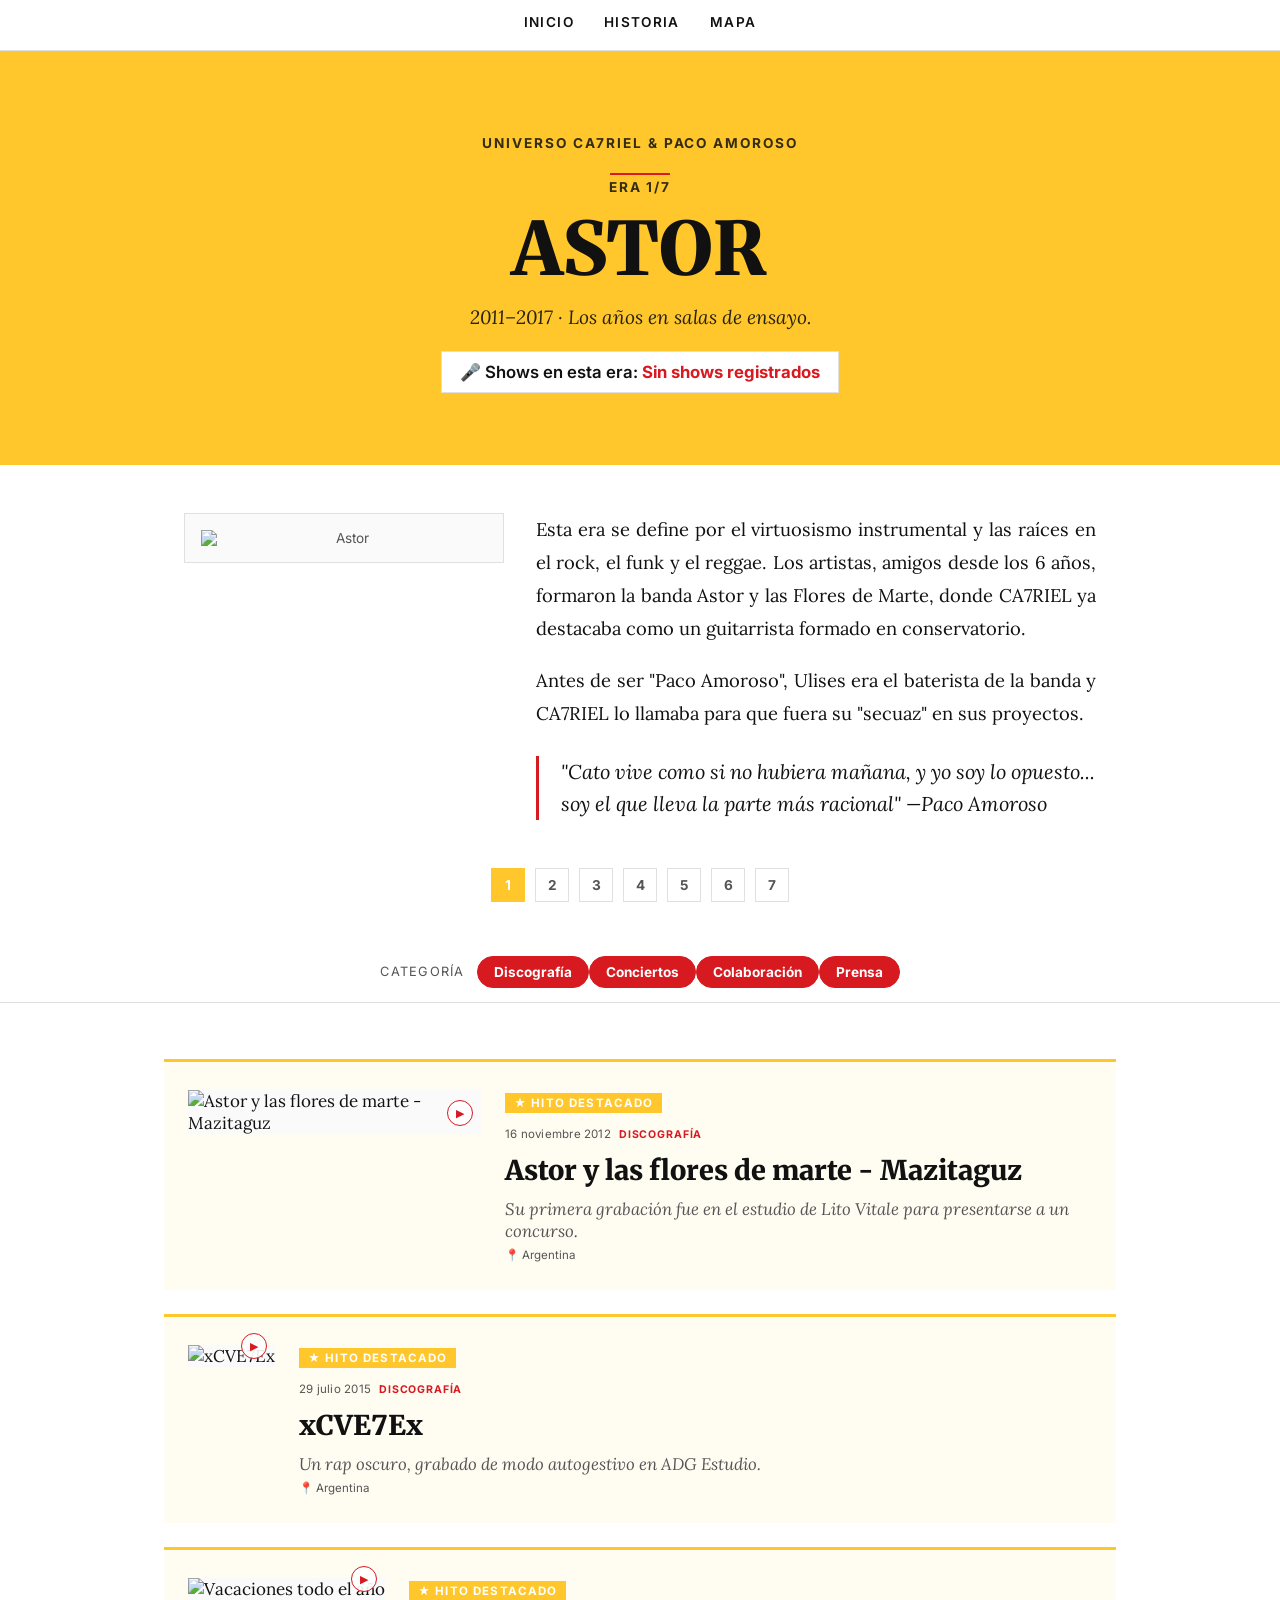
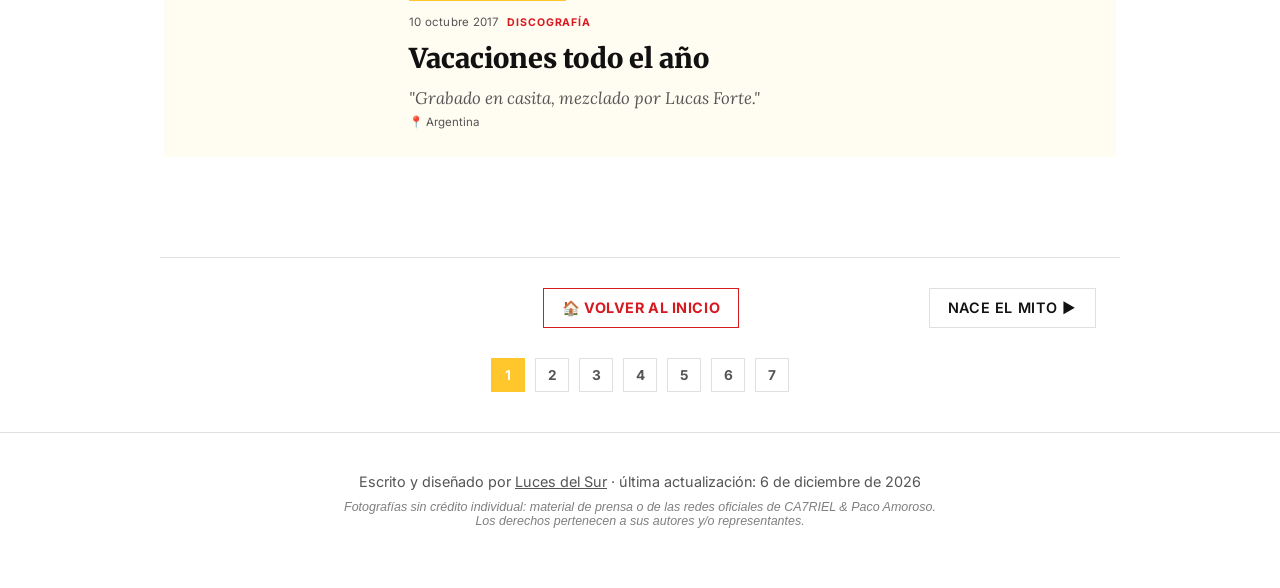
==== commit 72939a79: "Add files via upload" ====
--- a/era1.html
+++ b/era1.html
@@ -147,12 +147,16 @@
   display:flex; gap:32px; flex-wrap:wrap; align-items:flex-start;
 }
 .era-foto{
-  width:320px; aspect-ratio:3/2; flex-shrink:0;
+  width:320px; flex-shrink:0; max-height:470px; overflow:hidden;
   background:var(--bg-soft); border:1px solid var(--line);
-  display:flex; align-items:center; justify-content:center;
+  display:flex; flex-direction:column; align-items:center; justify-content:center;
   font-family:var(--mono); font-size:.85rem; color:var(--text-dim); text-align:center; padding:16px;
 }
-.era-foto img{ width:100%; height:100%; object-fit:cover; }
+.era-foto img{ width:100%; height:auto; max-height:440px; object-fit:contain; display:block; }
+.era-foto-credito{
+  width:100%; font-family:var(--mono); font-style:italic; font-size:.72rem;
+  color:var(--text-dim); text-align:left; margin-top:8px; opacity:.8;
+}
 .era-texto{ flex:1; min-width:280px; font-size:1.15rem; line-height:1.8; color:var(--text); font-family:var(--body); text-align:justify; }
 .era-texto p{ margin-bottom:18px; }
 .era-texto p:last-child{ margin-bottom:0; }
@@ -434,6 +438,7 @@
 
   <footer>
     Escrito y diseñado por <a href="https://lucesdelsur.substack.com/" target="_blank" rel="noopener" style="color:inherit;text-decoration:underline;">Luces del Sur</a> · última actualización: <span id="last-update">—</span>
+    <div style="font-style:italic; font-size:.78rem; opacity:.75; margin-top:10px; max-width:600px; margin-left:auto; margin-right:auto;">Fotografías sin crédito individual: material de prensa o de las redes oficiales de CA7RIEL & Paco Amoroso. Los derechos pertenecen a sus autores y/o representantes.</div>
   </footer>
 
 <script>
@@ -511,6 +516,7 @@
       teaser: "Hackeo a la escena del trap",
       descripcion: "<p>Es el nacimiento del mito y su irrupción en el trap argentino. CA7RIEL lanza los EPs Povre y Livre, y junto a Paco publican hits virales como \"Ouke\" y \"Jala Jala\". Esta era culmina con el show \"La Celebración\" en el Estadio Obras en diciembre de 2019.</p><p>El video de \"Jala Jala\" fue diseñado específicamente para verse en formato vertical en celulares, simulando que el teléfono estaba hackeado.</p><p class=\"cita-destacada\">\"¿Sabé' lo qué es odiarte y que todo el mundo te ame?\" —CA7RIEL, en su BZRP Session #14</p>",
       foto: "", fotos: ["images/era2-pared-roja.jpg", "images/era2-recital-2019.png"], youtube: "",
+      creditosFotos: ["", "Foto: Rafael Mario Quinteros"],
       datos: [{etiqueta:"Período", valor:"2018–2020"}]
     },
     {
@@ -520,6 +526,7 @@
       teaser: "Una pandemia mundial y dos discos icónicos.",
       descripcion: "<p>Durante la pandemia, el dúo se separa para explorar sus identidades individuales. CA7RIEL lanza EL DISKO, una obra de jazz-rock y funk experimental, mientras Paco presenta SAETA, un álbum de pop electrónico y r&b.</p><p>CA7RIEL definió EL DISKO como una \"purga\" de lo que sentía como \"música de mierda\" o \"experimentos sociales\" hechos durante su etapa de trap.</p><p class=\"cita-destacada\">\"Con esto purgué. Realmente todo lo que tenía de sucio dentro mío, lo eliminé\" —CA7RIEL, sobre EL DISKO</p>",
       foto: "", fotos: ["images/era3-parrilla.jpeg", "images/era3-glitch-face.png"], youtube: "",
+      creditosFotos: ["", "Ilustración: Florencia Daniel"],
       datos: [{etiqueta:"Período", valor:"2020–2021"}]
     },
     {
@@ -1711,20 +1718,25 @@
     // costado del texto).
     const bloque = document.getElementById('era-bloque');
     const listaFotos = (era.fotos && era.fotos.length) ? era.fotos : (era.foto ? [era.foto] : []);
+    const listaCreditos = era.creditosFotos || [];
     const textoHTML = era.descripcion || '';
+
+    function creditoHTML(i){
+      return listaCreditos[i] ? `<div class="era-foto-credito">${listaCreditos[i]}</div>` : '';
+    }
 
     if(listaFotos.length >= 2){
       bloque.className = 'era-bloque era-bloque-doble';
       bloque.innerHTML = `
         <div class="era-fotos-fila">
-          ${listaFotos.slice(0,2).map(f => `<div class="era-foto"><img src="${f}" alt="${era.titulo}"></div>`).join('')}
+          ${listaFotos.slice(0,2).map((f, i) => `<div class="era-foto"><img src="${f}" alt="${era.titulo}">${creditoHTML(i)}</div>`).join('')}
         </div>
         <div class="era-texto">${textoHTML}</div>
       `;
     } else {
       bloque.className = 'era-bloque';
       bloque.innerHTML = `
-        <div class="era-foto">${listaFotos[0] ? `<img src="${listaFotos[0]}" alt="${era.titulo}">` : 'Sin foto todavía'}</div>
+        <div class="era-foto">${listaFotos[0] ? `<img src="${listaFotos[0]}" alt="${era.titulo}">${creditoHTML(0)}` : 'Sin foto todavía'}</div>
         <div class="era-texto">${textoHTML}</div>
       `;
     }
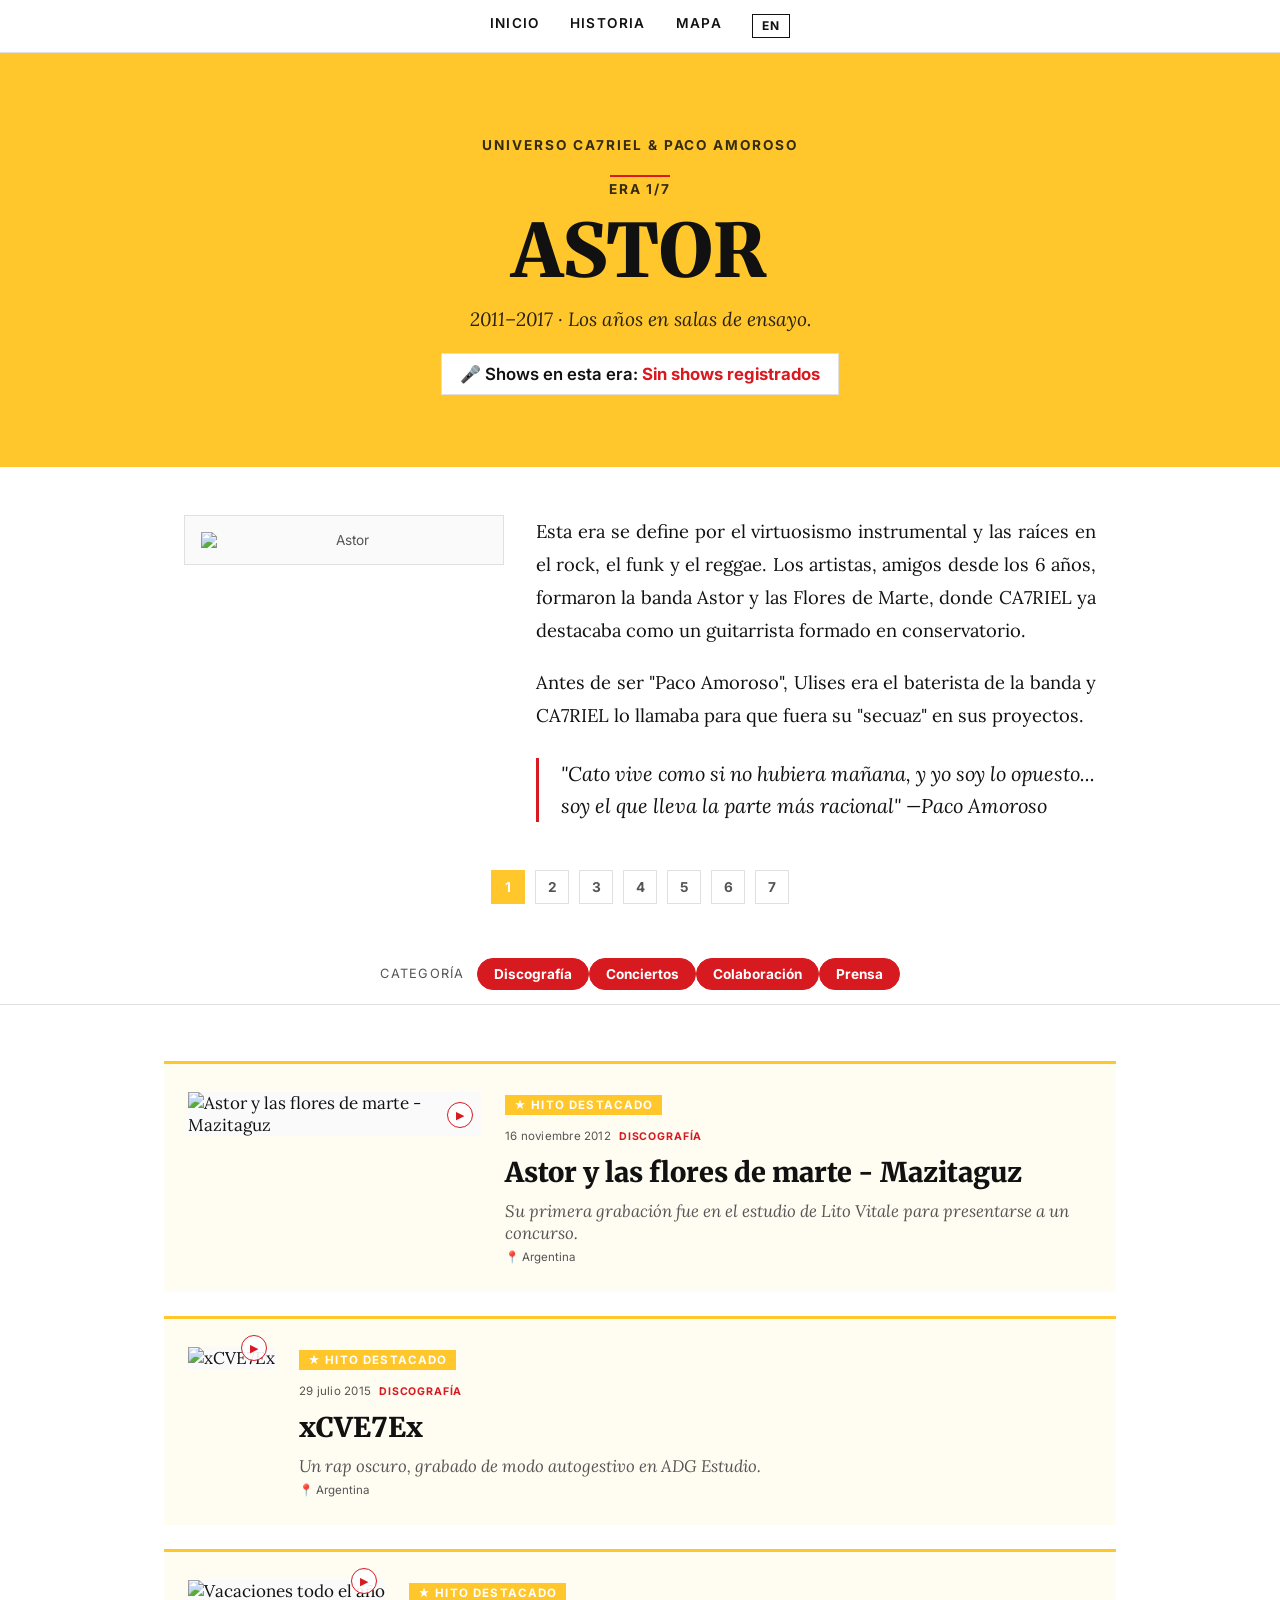
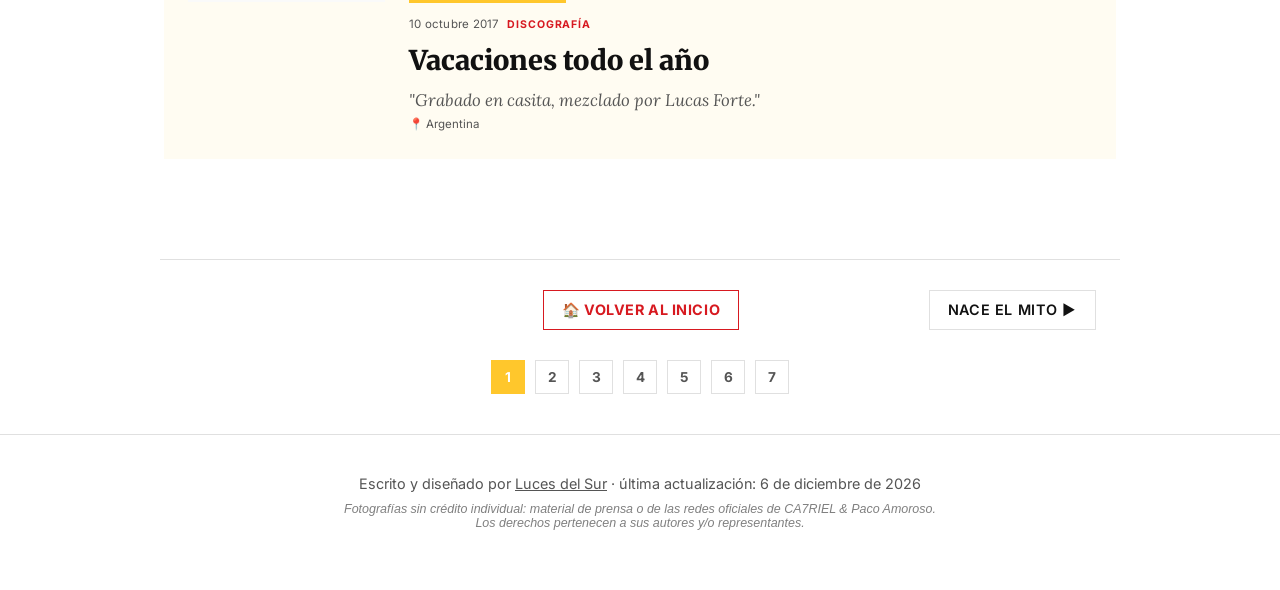
==== commit 2174834e: "Mejoras, versión en inglés y portada nueva" ====
--- a/era1.html
+++ b/era1.html
@@ -5,396 +5,41 @@
 <meta name="viewport" content="width=device-width, initial-scale=1.0">
 <title>Astor (Era 1) — Universo Musical</title>
 <link rel="icon" type="image/svg+xml" href="favicon.svg">
+<script src="i18n.js"></script>
 <meta name="description" content="Antes de ser CA7RIEL & Paco Amoroso, eran dos amigos de la infancia tocando en una banda de rock llamada Astor y las Flores de Marte.">
 <meta property="og:type" content="website">
 <meta property="og:site_name" content="Universo Musical — CA7RIEL & Paco Amoroso">
 <meta property="og:title" content="Astor (Era 1) — Universo Musical">
 <meta property="og:description" content="Antes de ser CA7RIEL & Paco Amoroso, eran dos amigos de la infancia tocando en una banda de rock llamada Astor y las Flores de Marte.">
-<meta property="og:image" content="https://lucesdelsur.github.io/Universo/images/portada-principal.jpeg">
+<meta property="og:image" content="https://lucesdelsur.github.io/Universo/images/og/era1.jpg">
+<meta property="og:image:width" content="1200">
+<meta property="og:image:height" content="630">
 <meta property="og:url" content="https://lucesdelsur.github.io/Universo/era1.html">
 <meta name="twitter:card" content="summary_large_image">
 <meta name="twitter:title" content="Astor (Era 1) — Universo Musical">
 <meta name="twitter:description" content="Antes de ser CA7RIEL & Paco Amoroso, eran dos amigos de la infancia tocando en una banda de rock llamada Astor y las Flores de Marte.">
-<meta name="twitter:image" content="https://lucesdelsur.github.io/Universo/images/portada-principal.jpeg">
+<meta name="twitter:image" content="https://lucesdelsur.github.io/Universo/images/og/era1.jpg">
 <link rel="preconnect" href="https://fonts.googleapis.com">
 <link rel="preconnect" href="https://fonts.gstatic.com" crossorigin>
 <link href="https://fonts.googleapis.com/css2?family=Playfair+Display:ital,wght@0,700;0,900;1,600&family=Merriweather:wght@700;900&family=Lora:ital,wght@0,400;0,600;1,400&family=Inter:wght@400;500;600;700&display=swap" rel="stylesheet">
-<style>
-/* =============================================================
-   UNIVERSO MUSICAL — CA7RIEL & Paco Amoroso
-   Estética editorial (Rolling Stone) — blanco, serif, rojo quirúrgico
-   ============================================================= */
-:root{
-  --bg: #FFFFFF;
-  --bg-soft: #FAFAFA;
-  --card: #FFFFFF;
-  --card-hover: #F5F5F5;
-  --line: #E0E0E0;
-  --text: #111111;
-  --text-dim: #555555;
-
-  --red: #D71920;
-  --ink: #111111;
-
-  /* Todas las categorías comparten el mismo rojo editorial (a propósito:
-     el sistema Rolling Stone no codifica temas por color, usa el rojo
-     como acento único y consistente para cualquier etiqueta). */
-  --lime: #D71920;
-  --magenta: #D71920;
-  --cyan: #D71920;
-  --orange: #D71920;
-  --violet: #D71920;
-  --gold: #D71920;
-  --gray: #555555;
-
-  --display: 'Merriweather', serif;
-  --body: 'Lora', serif;
-  --mono: 'Inter', sans-serif;
-}
-
-*{ box-sizing:border-box; margin:0; padding:0; }
-html{ scroll-behavior:smooth; }
-body{
-  background:var(--bg);
-  color:var(--text);
-  font-family:var(--body);
-  font-size:17px;
-  overflow-x:hidden;
-  min-height:100vh;
-}
-::selection{ background:var(--red); color:#fff; }
-a{ color:inherit; }
-button{ font-family:inherit; cursor:pointer; }
-:focus-visible{ outline:2px solid var(--red); outline-offset:2px; }
-
-/* =========================================================
-   NAV superior — sticky, blanco, logo centrado
-   ========================================================= */
-#site-nav{
-  position:sticky; top:0; z-index:50;
-  display:flex; align-items:center; justify-content:center; gap:30px;
-  background:#fff; border-bottom:1px solid var(--line);
-  padding:14px 20px;
-}
-#site-nav a{
-  font-family:var(--mono); font-weight:600; font-size:.85rem; letter-spacing:.1em;
-  text-transform:uppercase; color:var(--ink); text-decoration:none;
-  padding-bottom:4px; border-bottom:2px solid transparent;
-}
-#site-nav a:hover{ color:var(--red); }
-#site-nav a.active{ border-bottom-color:var(--red); color:var(--red); }
-
-/* =========================================================
-   HERO — color sólido por Era (o foto, cuando la tengamos)
-   ========================================================= */
-.hero{
-  position:relative;
-  min-height:46vh;
-  display:flex; flex-direction:column; align-items:center; justify-content:center;
-  text-align:center; padding:56px 24px 44px;
-  background:var(--hero-bg, #fff);
-  color:var(--hero-fg, var(--ink));
-}
-.hero-eyebrow{
-  font-family:var(--mono); font-weight:700; letter-spacing:.14em; text-transform:uppercase;
-  color:var(--hero-fg, var(--ink)); font-size:.85rem; opacity:.85;
-}
-.hero .kicker{
-  font-family:var(--mono); font-weight:700; font-size:.85rem; letter-spacing:.14em;
-  text-transform:uppercase; color:var(--red); background:#fff; display:inline-block;
-  padding:5px 12px; margin-top:16px;
-}
-.hero h1{
-  font-family:var(--display);
-  font-weight:900;
-  font-size:clamp(2.2rem, 8vw, 4.4rem);
-  line-height:1.1;
-  color:var(--hero-fg, var(--ink));
-  margin-top:14px;
-}
-.hero h1 span{ display:block; }
-.hero h1.titulo-eras{ font-size:clamp(2.4rem, 8vw, 4.6rem); }
-.hero p.sub{
-  max-width:640px; margin-top:16px; color:var(--hero-fg, var(--text-dim)); font-size:1.2rem;
-  font-style:italic; font-family:var(--body); opacity:.9;
-}
-.hero-divider{
-  width:60px; height:2px; background:var(--red); border:none; margin:22px auto 4px;
-}
-.contador-shows{
-  margin-top:22px; display:inline-block;
-  font-family:var(--mono); font-size:1.05rem; font-weight:600;
-  background:#fff; color:var(--ink); border:1px solid var(--line);
-  padding:10px 18px;
-}
-.contador-shows strong{ color:var(--red); }
-.hero .stats{
-  display:flex; gap:44px; margin-top:30px; flex-wrap:wrap; justify-content:center;
-}
-.hero .stats div{ font-family:var(--mono); text-align:center; }
-.hero .stats strong{ display:block; font-family:var(--display); font-weight:900; font-size:1.9rem; color:var(--hero-fg, var(--ink)); }
-.hero .stats span{ font-size:.8rem; color:var(--hero-fg, var(--text-dim)); text-transform:uppercase; letter-spacing:.1em; opacity:.85; }
-.stats-source{
-  font-family:var(--mono); font-size:.85rem; color:var(--hero-fg, var(--text-dim));
-  opacity:.7; margin-top:28px; width:100%; text-align:center;
-}
-
-/* =========================================================
-   Bloque foto + texto de la Era
-   ========================================================= */
-.era-bloque{
-  max-width:960px; margin:48px auto; padding:0 24px;
-  display:flex; gap:32px; flex-wrap:wrap; align-items:flex-start;
-}
-.era-foto{
-  width:320px; flex-shrink:0; max-height:470px; overflow:hidden;
-  background:var(--bg-soft); border:1px solid var(--line);
-  display:flex; flex-direction:column; align-items:center; justify-content:center;
-  font-family:var(--mono); font-size:.85rem; color:var(--text-dim); text-align:center; padding:16px;
-}
-.era-foto img{ width:100%; height:auto; max-height:440px; object-fit:contain; display:block; }
-.era-foto-credito{
-  width:100%; font-family:var(--mono); font-style:italic; font-size:.72rem;
-  color:var(--text-dim); text-align:left; margin-top:8px; opacity:.8;
-}
-.era-texto{ flex:1; min-width:280px; font-size:1.15rem; line-height:1.8; color:var(--text); font-family:var(--body); text-align:justify; }
-.era-texto p{ margin-bottom:18px; }
-.era-texto p:last-child{ margin-bottom:0; }
-.era-texto strong{ font-weight:700; color:var(--ink); }
-.era-texto .cita-destacada{
-  font-style:italic; font-size:1.25rem; line-height:1.6; color:var(--ink);
-  border-left:3px solid var(--red); padding-left:22px; margin:26px 0; text-align:left;
-}
-
-/* ---- Variante: 2 fotos en fila arriba, texto ancho completo debajo ---- */
-.era-bloque-doble{ flex-direction:column; }
-.era-fotos-fila{ display:flex; gap:20px; width:100%; flex-wrap:wrap; }
-.era-fotos-fila .era-foto{ flex:1; width:auto; min-width:220px; }
-.era-bloque-doble .era-texto{ width:100%; }
-
-/* =========================================================
-   Navegación Era anterior / siguiente / inicio
-   ========================================================= */
-.era-breadcrumb{
-  display:flex; justify-content:center; gap:10px; flex-wrap:wrap;
-  max-width:760px; margin:24px auto 40px; padding:0 24px;
-}
-.era-crumb{
-  width:34px; height:34px; display:flex; align-items:center; justify-content:center;
-  font-family:var(--mono); font-weight:700; font-size:.85rem;
-  border:1.5px solid var(--line); color:var(--text-dim); text-decoration:none;
-}
-.era-crumb:hover{ border-color:var(--red); color:var(--red); }
-.era-crumb.actual{ background:var(--hero-bg, var(--red)); border-color:var(--hero-bg, var(--red)); color:#fff; cursor:default; }
-
-.era-prevnext{
-  max-width:960px; margin:0 auto 20px; padding:0 24px;
-  display:flex; justify-content:space-between; gap:16px; flex-wrap:wrap;
-}
-.era-prevnext a{
-  font-family:var(--mono); font-weight:600; font-size:.9rem; color:var(--ink); text-decoration:none;
-  border:1px solid var(--line); padding:10px 18px; text-transform:uppercase; letter-spacing:.04em;
-}
-.era-prevnext a:hover{ border-color:var(--red); color:var(--red); }
-.era-prevnext .vacio{ visibility:hidden; }
-.era-prevnext-bottom{ margin:60px auto 30px; padding-top:30px; border-top:1px solid var(--line); }
-.era-prevnext-bottom .volver-inicio{
-  color:var(--red); border-color:var(--red); font-weight:700;
-}
-
-/* =========================================================
-   FILTROS
-   ========================================================= */
-#filterbar{
-  position:sticky; top:53px; z-index:40;
-  background:rgba(255,255,255,.96);
-  border-bottom:1px solid var(--line);
-  padding:14px 20px;
-  display:flex; flex-wrap:wrap; gap:14px; align-items:center; justify-content:center;
-}
-.filter-group{ display:flex; gap:8px; align-items:center; flex-wrap:wrap; justify-content:center; }
-.filter-label{
-  font-family:var(--mono); font-size:.8rem; text-transform:uppercase; letter-spacing:.1em;
-  color:var(--text-dim); margin-right:4px;
-}
-.pill{
-  font-family:var(--mono); font-weight:600; font-size:.85rem;
-  background:transparent; color:var(--text-dim);
-  border:1px solid var(--line); border-radius:100px;
-  padding:7px 16px; transition:all .15s ease;
-}
-.pill:hover{ border-color:var(--red); color:var(--red); }
-.pill.active{ color:#fff; background:var(--red); border-color:var(--red); font-weight:700; }
-select{
-  font-family:var(--mono); background:#fff; color:var(--text);
-  border:1px solid var(--line); border-radius:4px; padding:7px 10px; font-size:.9rem;
-}
-#reset-filters{
-  font-family:var(--mono); font-size:.8rem; color:var(--text-dim);
-  background:none; border:1px dashed var(--line); border-radius:4px; padding:6px 12px;
-}
-#reset-filters:hover{ color:var(--red); border-color:var(--red); }
-
-/* =========================================================
-   LÍNEA DE TIEMPO — franjas, una debajo de la otra
-   ========================================================= */
-#timeline-wrap{ max-width:1000px; margin:56px auto 100px; padding:0 24px; }
-#timeline{ display:grid; grid-template-columns:repeat(3, 1fr); gap:24px; }
-.empty-state{ grid-column:1/-1; text-align:center; padding:80px 20px; color:var(--text-dim); font-family:var(--mono); }
-
-@keyframes riseIn{ to{ opacity:1; transform:translateY(0); } }
-
-.tl-card{
-  position:relative;
-  cursor:pointer; transition:opacity .15s ease;
-  opacity:0; transform:translateY(14px); animation:riseIn .4s ease forwards;
-  border-top:3px solid color-mix(in srgb, var(--hero-bg, var(--red)) 55%, var(--line));
-  padding-top:14px;
-}
-.tl-card:hover{ opacity:.72; }
-.tl-card img{ width:100%; aspect-ratio:3/2; object-fit:cover; margin-bottom:10px; background:var(--bg-soft); display:block; }
-.tl-card .ph{ width:100%; aspect-ratio:3/2; margin-bottom:10px; background:var(--bg-soft); display:flex; align-items:center; justify-content:center; font-family:var(--mono); font-size:.8rem; color:var(--text-dim); text-align:center; }
-
-.tl-date{ font-family:var(--mono); font-size:.72rem; color:var(--text-dim); letter-spacing:.02em; }
-.tl-cat{
-  display:inline-block; font-family:var(--mono); font-size:.66rem; text-transform:uppercase;
-  letter-spacing:.08em; margin-left:8px; color:var(--tag-color, var(--red)); font-weight:700;
-}
-.tl-title{ font-family:var(--display); font-weight:900; font-size:1.05rem; line-height:1.3; margin-top:8px; color:var(--ink); }
-.tl-lugar{ margin-top:6px; font-family:var(--mono); font-size:.72rem; color:var(--text-dim); }
-.tl-publico{ font-weight:400; color:var(--text-dim); }
-.tl-leer{
-  margin-top:8px; font-family:var(--mono); font-weight:700; font-size:.7rem;
-  letter-spacing:.05em; color:var(--red); text-transform:uppercase;
-}
-
-/* ---- Tarjeta "cita": para hitos sin foto ni video (Prensa, en su mayoría) ---- */
-.tl-card.cita{
-  min-height:180px; background:color-mix(in srgb, var(--hero-bg, var(--red)) 8%, transparent);
-  display:flex; flex-direction:column; justify-content:center; padding:16px; margin-top:0;
-}
-.tl-card.cita .tl-teaser-grande{
-  font-family:var(--body); font-style:italic; font-size:.92rem; line-height:1.35; color:var(--ink); margin-top:8px;
-}
-.tl-card.cita .tl-medio{ font-family:var(--mono); font-size:.66rem; color:var(--text-dim); margin-top:10px; text-transform:uppercase; letter-spacing:.03em; }
-
-/* ---- Hitos "mayor": ocupan todo el ancho de la grilla ---- */
-.tl-card-mayor{
-  position:relative;
-  grid-column: 1 / -1;
-  display:flex; gap:24px; align-items:flex-start; cursor:pointer;
-  padding:28px 24px; transition:opacity .15s ease;
-  opacity:0; transform:translateY(14px); animation:riseIn .4s ease forwards;
-  border-top:3px solid var(--hero-bg, var(--red));
-  background:color-mix(in srgb, var(--hero-bg, var(--red)) 6%, transparent);
-}
-.tl-card-mayor:hover{ opacity:.85; }
-.tl-card-mayor img{ width:280px; aspect-ratio:16/9; object-fit:cover; flex-shrink:0; background:var(--bg-soft); }
-.tl-card-mayor .ph{ width:280px; aspect-ratio:16/9; flex-shrink:0; background:var(--bg-soft); display:flex; align-items:center; justify-content:center; font-family:var(--mono); font-size:.8rem; color:var(--text-dim); }
-.tl-card-mayor .tl-title{ font-size:1.7rem; margin-top:10px; }
-.tl-card-mayor .tl-teaser{ font-family:var(--body); font-style:italic; color:var(--text-dim); margin-top:10px; font-size:1.05rem; }
-.tl-mayor-badge{
-  display:inline-block; font-family:var(--mono); font-weight:700; font-size:.72rem;
-  letter-spacing:.1em; text-transform:uppercase; color:#fff;
-  background:var(--hero-bg, var(--red)); padding:3px 9px; margin-bottom:8px;
-}
-.tl-thumb-wrap{ position:relative; }
-.tl-play-badge{
-  position:absolute; bottom:8px; right:8px;
-  width:26px; height:26px; border-radius:50%;
-  background:rgba(255,255,255,.9); color:var(--red);
-  display:flex; align-items:center; justify-content:center; font-size:.7rem;
-  border:1.5px solid var(--red);
-}
-
-@media (max-width:900px){
-  #timeline{ grid-template-columns:repeat(2, 1fr); }
-}
-@media (max-width: 600px){
-  #timeline{ grid-template-columns:1fr; }
-  .tl-card-mayor{ flex-direction:column; }
-  .tl-card-mayor img, .tl-card-mayor .ph{ width:100%; }
-}
-
-/* =========================================================
-   MODAL
-   ========================================================= */
-#modal-overlay{
-  position:fixed; inset:0; background:rgba(17,17,17,.75); backdrop-filter:blur(2px);
-  z-index:200; display:flex; align-items:center; justify-content:center; padding:20px;
-  opacity:0; visibility:hidden; transition:opacity .2s ease, visibility .2s ease;
-}
-#modal-overlay.open{ opacity:1; visibility:visible; }
-#modal{
-  background:#fff; border:1px solid var(--line);
-  max-width:640px; width:100%; max-height:88vh; overflow-y:auto;
-  padding:32px; position:relative;
-  transform:scale(.97); transition:transform .2s ease;
-}
-#modal-overlay.open #modal{ transform:scale(1); }
-#modal-close{
-  position:absolute; top:18px; right:18px; background:#fff; border:1px solid var(--line);
-  color:var(--ink); width:34px; height:34px; border-radius:50%; font-size:1rem; z-index:2;
-}
-#modal-close:hover{ background:var(--red); color:#fff; border-color:var(--red); }
-#modal-media{ position:relative; width:100%; margin-bottom:16px; background:#000; aspect-ratio:16/9; }
-#modal-media img{ width:100%; height:100%; object-fit:cover; display:block; }
-#modal-photo{
-  width:100%; aspect-ratio:16/9; overflow:hidden; margin-bottom:18px;
-  background:var(--bg-soft); display:flex; align-items:center; justify-content:center;
-}
-#modal-photo img{ width:100%; height:100%; object-fit:cover; }
-#modal-photo.hidden{ display:none; }
-.modal-cat-row{ display:flex; flex-wrap:wrap; gap:10px; margin-bottom:10px; }
-.modal-cat-chip{
-  font-family:var(--mono); font-weight:700; font-size:.75rem; text-transform:uppercase; letter-spacing:.1em;
-  color:var(--red); display:inline-block;
-}
-#modal-date{ font-family:var(--mono); font-size:.9rem; color:var(--text-dim); margin-bottom:6px; }
-#modal-title{ font-family:var(--display); font-weight:900; font-size:1.8rem; line-height:1.25; margin-bottom:14px; color:var(--ink); }
-#modal-desc{ color:var(--text); line-height:1.75; font-size:1.1rem; margin-bottom:18px; font-family:var(--body); }
-#modal-data{ display:flex; flex-wrap:wrap; gap:10px; }
-.data-chip{
-  font-family:var(--mono); font-size:.85rem; background:var(--bg-soft);
-  border:1px solid var(--line); padding:8px 12px;
-}
-.data-chip b{ color:var(--red); }
-.modal-yt-link{
-  position:absolute; top:50%; left:50%; transform:translate(-50%,-50%);
-  display:flex; align-items:center; gap:8px;
-  font-family:var(--mono); font-weight:700; font-size:.95rem; color:#fff;
-  text-decoration:none; background:rgba(17,17,17,.85); border:1.5px solid #fff;
-  padding:12px 22px; border-radius:100px; white-space:nowrap;
-}
-.modal-yt-link:hover{ background:var(--red); border-color:var(--red); }
-
-footer{
-  text-align:center; padding:40px 20px 60px; color:var(--text-dim); font-family:var(--mono); font-size:.9rem;
-  border-top:1px solid var(--line);
-}
-
-@media (prefers-reduced-motion: reduce){
-  *{ animation:none !important; transition:none !important; }
-}
-
-</style>
+<link rel="stylesheet" href="era.css">
 </head>
 <body>
 
   <nav id="site-nav">
-    <a href="index.html">Inicio</a>
-    <a href="historia.html">Historia</a>
-    <a href="mapa.html">Mapa</a>
+    <a data-i18n="nav.inicio" href="index.html">Inicio</a>
+    <a data-i18n="nav.historia" href="historia.html">Historia</a>
+    <a data-i18n="nav.mapa" href="mapa.html">Mapa</a>
   </nav>
 
   <!-- ============ HERO ============ -->
   <section class="hero">
-    <div class="hero-eyebrow">Universo CA7RIEL &amp; Paco Amoroso</div>
+    <div class="hero-eyebrow" data-i18n="era.universo">Universo CA7RIEL &amp; Paco Amoroso</div>
     <hr class="hero-divider">
     <div class="hero-eyebrow" id="era-eyebrow">ERA —/7</div>
     <h1 class="titulo-eras" id="era-titulo">—</h1>
     <p class="sub" id="era-periodo">—</p>
-    <div class="contador-shows">🎤 Shows en esta era: <strong id="era-shows">—</strong></div>
+    <div class="contador-shows">🎤 <span data-i18n="era.shows">Shows en esta era:</span> <strong id="era-shows">—</strong></div>
   </section>
 
   <div class="era-bloque" id="era-bloque"></div>
@@ -404,7 +49,7 @@
   <!-- ============ FILTROS ============ -->
   <div id="filterbar">
     <div class="filter-group">
-      <span class="filter-label">Categoría</span>
+      <span data-i18n="era.categoria" class="filter-label">Categoría</span>
       <div id="cat-pills"></div>
     </div>
   </div>
@@ -430,1354 +75,22 @@
 
   <div class="era-prevnext era-prevnext-bottom">
     <a id="era-prev-bottom" href="#">◀ Era anterior</a>
-    <a href="index.html" class="volver-inicio">🏠 Volver al inicio</a>
+    <a data-i18n="era.volver" href="index.html" class="volver-inicio">🏠 Volver al inicio</a>
     <a id="era-next-bottom" href="#">Era siguiente ▶</a>
   </div>
 
   <nav class="era-breadcrumb" id="era-breadcrumb-bottom"></nav>
 
   <footer>
-    Escrito y diseñado por <a href="https://lucesdelsur.substack.com/" target="_blank" rel="noopener" style="color:inherit;text-decoration:underline;">Luces del Sur</a> · última actualización: <span id="last-update">—</span>
-    <div style="font-style:italic; font-size:.78rem; opacity:.75; margin-top:10px; max-width:600px; margin-left:auto; margin-right:auto;">Fotografías sin crédito individual: material de prensa o de las redes oficiales de CA7RIEL & Paco Amoroso. Los derechos pertenecen a sus autores y/o representantes.</div>
+    <span data-i18n="footer.escrito">Escrito y diseñado por</span> <a href="https://lucesdelsur.substack.com/" target="_blank" rel="noopener" style="color:inherit;text-decoration:underline;">Luces del Sur</a> · <span data-i18n="footer.actualizacion">última actualización:</span> <span id="last-update">—</span>
+    <div data-i18n="footer.fotos" style="font-style:italic; font-size:.78rem; opacity:.75; margin-top:10px; max-width:600px; margin-left:auto; margin-right:auto;">Fotografías sin crédito individual: material de prensa o de las redes oficiales de CA7RIEL & Paco Amoroso. Los derechos pertenecen a sus autores y/o representantes.</div>
   </footer>
 
 <script>
   window.PAGE_CONFIG = { eraSolo: "Astor", showsAcumulados: "Sin shows registrados", hrefEras: ["era1.html","era2.html","era3.html","era4.html","era5.html","era6.html","era7.html"], colorEra: "#FFC72C", colorEraTexto: "#111111" };
 </script>
-<script>
-/* =============================================================
-   1) DATOS DEL TIMELINE — EDITÁ ESTO LIBREMENTE
-   -------------------------------------------------------------
-   Cada evento es un objeto con:
-     fecha:      "AAAA-MM-DD" (si no sabés el mes/día exacto, usá "AAAA-01-01")
-     categorias: array con 1 o más categorías, ej: ["Canción"] o
-                 ["Canción", "Video Clip"]. Deben coincidir con una clave
-                 de CATEGORIAS (más abajo). (Las Eras son la excepción:
-                 usan "categoria: \"Era\"" en singular, no toques eso.)
-     titulo:     título corto
-     teaser:     1 frase que aparece en la tarjeta chica
-     descripcion:texto más largo que aparece al hacer click
-     foto:       URL de una imagen (dejalo en "" si todavía no tenés la foto:
-                 se muestra un placeholder para que sepas dónde va)
-     youtube:    ID del video de YouTube (la parte después de "v=" en la URL,
-                 son 11 caracteres). Dejalo en "" si no hay video para ese hito.
-     datos:      lista de pares { etiqueta, valor } para mostrar como "ficha técnica"
-     destacado:  false = solo un punto lleno en la línea (sin tarjeta).
-                 Si no lo escribís, por defecto es true (tarjeta completa).
-     publico:    opcional, texto tipo "8.000 personas" — aparece entre
-                 paréntesis al lado del título (para Conciertos).
-     enlace:     opcional, URL de un artículo/nota externa (para Entrevistas
-                 sin foto ni video). Si está presente, el click NO abre el
-                 modal: te lleva directo a esa URL en una pestaña nueva.
-                 Si no hay foto/youtube/enlace, la tarjeta se ve sin
-                 miniatura (solo el título).
-   ============================================================= */
-
-  const CATEGORIAS = {
-    "Era":        { color: "var(--violet)" },
-    "Discografía": { color: "var(--lime)" },
-    "Conciertos":  { color: "var(--gold)" },
-    "Colaboración": { color: "var(--red)" },
-    "Prensa":     { color: "var(--red)" },
-  };
-
-  // Devuelve el/los color(es) de un array de categorías
-  function catColors(categorias){
-    return (categorias || []).map(c => CATEGORIAS[c] ? CATEGORIAS[c].color : 'var(--lime)');
-  }
-  // Devuelve un valor CSS de background: sólido si es 1 categoría,
-  // conic-gradient partido en porciones iguales si son 2 o más.
-  function catBackground(categorias){
-    const colors = catColors(categorias);
-    if(colors.length <= 1) return colors[0] || 'var(--lime)';
-    const step = 360 / colors.length;
-    const stops = colors.map((c, i) => `${c} ${i*step}deg ${(i+1)*step}deg`).join(', ');
-    return `conic-gradient(${stops})`;
-  }
-
-  /* Las Eras son hitos con categoria:"Era" que además llevan el campo
-     "hasta" (fecha de cierre del período). El resto de los hitos se
-     agrupan automáticamente bajo la Era vigente según su fecha. */
-  const DATA = [
-    // ---------- ERAS ----------
-    {
-      fecha: "2011-01-01", hasta: "2017-12-31", categoria: "Era",
-      titulo: "Astor", lugar: "Buenos Aires, Argentina",
-      colorEra: "var(--violet)",
-      teaser: "Los años en salas de ensayo.",
-      descripcion: "<p>Esta era se define por el virtuosismo instrumental y las raíces en el rock, el funk y el reggae. Los artistas, amigos desde los 6 años, formaron la banda Astor y las Flores de Marte, donde CA7RIEL ya destacaba como un guitarrista formado en conservatorio.</p><p>Antes de ser \"Paco Amoroso\", Ulises era el baterista de la banda y CA7RIEL lo llamaba para que fuera su \"secuaz\" en sus proyectos.</p><p class=\"cita-destacada\">\"Cato vive como si no hubiera mañana, y yo soy lo opuesto... soy el que lleva la parte más racional\" —Paco Amoroso</p>",
-      foto: "images/era1-astor-y-las-flores-de-marte.jpg", youtube: "",
-      datos: [{etiqueta:"Período", valor:"2011–2017"}]
-    },
-    {
-      fecha: "2018-01-01", hasta: "2020-05-31", categoria: "Era",
-      titulo: "Nace el mito", lugar: "Buenos Aires, Argentina",
-      colorEra: "var(--cyan)",
-      teaser: "Hackeo a la escena del trap",
-      descripcion: "<p>Es el nacimiento del mito y su irrupción en el trap argentino. CA7RIEL lanza los EPs Povre y Livre, y junto a Paco publican hits virales como \"Ouke\" y \"Jala Jala\". Esta era culmina con el show \"La Celebración\" en el Estadio Obras en diciembre de 2019.</p><p>El video de \"Jala Jala\" fue diseñado específicamente para verse en formato vertical en celulares, simulando que el teléfono estaba hackeado.</p><p class=\"cita-destacada\">\"¿Sabé' lo qué es odiarte y que todo el mundo te ame?\" —CA7RIEL, en su BZRP Session #14</p>",
-      foto: "", fotos: ["images/era2-pared-roja.jpg", "images/era2-recital-2019.png"], youtube: "",
-      creditosFotos: ["", "Foto: Rafael Mario Quinteros"],
-      datos: [{etiqueta:"Período", valor:"2018–2020"}]
-    },
-    {
-      fecha: "2020-06-01", hasta: "2021-12-31", categoria: "Era",
-      titulo: "FLY SOLO", lugar: "Argentina",
-      colorEra: "var(--gray)",
-      teaser: "Una pandemia mundial y dos discos icónicos.",
-      descripcion: "<p>Durante la pandemia, el dúo se separa para explorar sus identidades individuales. CA7RIEL lanza EL DISKO, una obra de jazz-rock y funk experimental, mientras Paco presenta SAETA, un álbum de pop electrónico y r&b.</p><p>CA7RIEL definió EL DISKO como una \"purga\" de lo que sentía como \"música de mierda\" o \"experimentos sociales\" hechos durante su etapa de trap.</p><p class=\"cita-destacada\">\"Con esto purgué. Realmente todo lo que tenía de sucio dentro mío, lo eliminé\" —CA7RIEL, sobre EL DISKO</p>",
-      foto: "", fotos: ["images/era3-parrilla.jpeg", "images/era3-glitch-face.png"], youtube: "",
-      creditosFotos: ["", "Ilustración: Florencia Daniel"],
-      datos: [{etiqueta:"Período", valor:"2020–2021"}]
-    },
-    {
-      fecha: "2022-01-01", hasta: "2023-12-31", categoria: "Era",
-      titulo: "Temporada II", lugar: "Argentina",
-      colorEra: "var(--orange)",
-      teaser: "",
-      descripcion: "<p>Marca el regreso oficial del dúo a los escenarios tras sus carreras solistas. Lanzan el single \"Para Afuera\", incursionando en el big room house y la estética de la noche electrónica.</p><p>Presentaron su regreso con una gira titulada literalmente \"Temporada II\", como si su carrera fuera una serie de ficción.</p><p class=\"cita-destacada\">Las fuentes los describen en esta etapa como \"perros sobreestimulados\" que van tras el rastro del placer en un laberinto de beats.</p>",
-      foto: "images/era4-auto.jpg", youtube: "",
-      datos: [{etiqueta:"Período", valor:"2022–2023"}]
-    },
-    {
-      fecha: "2024-01-01", hasta: "2024-10-03", categoria: "Era",
-      titulo: "Baño María: Pop Up", lugar: "Argentina / gira",
-      colorEra: "var(--magenta)",
-      teaser: "",
-      descripcion: "<p>El dúo firma con Sony y lanza Baño María, un disco con una estrategia de marketing agresiva que incluye colaboraciones con Lali y Tini. Es la era de la \"de-generación\" musical, mezclando géneros globales.</p><p>En el Lollapalooza 2024, en lugar de tocar en vivo, se metieron en un jacuzzi en el escenario mientras un DJ pasaba el disco, un gesto que Paco luego calificó como una \"idea horrible\" que hicieron por estrategia.</p><p class=\"cita-destacada\">\"No tiene género, amor, nosotros somos 'de-generados'\" —CA7RIEL</p>",
-      foto: "images/era5-bano-maria.webp", youtube: "",
-      datos: [{etiqueta:"Período", valor:"Enero – 3 de octubre de 2024"}]
-    },
-    {
-      fecha: "2024-10-04", hasta: "2025-12-31", categoria: "Era",
-      titulo: "Papota: The Big Bang Duo", lugar: "Global",
-      colorEra: "var(--lime)",
-      teaser: "Estallido y expansión global",
-      descripcion: "<p>Tras el éxito masivo de su Tiny Desk (que superó en vistas a artistas como Taylor Swift), el dúo alcanza un estatus global. Lanzan el EP Papota, ganan 5 Latin Grammys y adoptan el \"Bait\" como su principal herramienta artística y comunicacional.</p><p>Para anunciar el fin de esta era y el inicio de la siguiente, quemaron sus icónicos atuendos del Tiny Desk en el video de \"GIMME MORE\".</p><p class=\"cita-destacada\">\"Ya no nos percibimos humanos, nos autopercibimos empresas\" —CA7RIEL, al recibir los Latin Grammys</p>",
-      foto: "images/era6-papota-globos.jpeg", youtube: "",
-      datos: [{etiqueta:"Período", valor:"4 de octubre de 2024 – 2025"}]
-    },
-    {
-      fecha: "2026-01-01", hasta: "2026-12-31", categoria: "Era",
-      titulo: "Free Spirits: Global Pop Stars", lugar: "Global",
-      colorEra: "var(--gold)",
-      teaser: "",
-      descripcion: "<p>Tras un supuesto anuncio de burnout y cancelación de su disco TOP OF THE HILLS, regresan con Sting como mentor espiritual. El álbum FREE SPIRITS parodia los centros de retiro espiritual para famosos y explora el peso de la fama.</p><p>El propio Sting aparece en un video explicando que el disco anterior del dúo era tan malo que tuvo que tomarlos como discípulos para \"sanarlos\".</p><p class=\"cita-destacada\">\"Nadie inventa nada nuevo, todo ya está hecho, bebo\" —lírica con la que abren el disco</p>",
-      foto: "images/era7-free-spirits.jpeg", youtube: "",
-      datos: [{etiqueta:"Período", valor:"2026"}]
-    },
-
-    // ---------- HITOS (EP / Concierto / Shortfilm) — EJEMPLOS, completar con info real ----------
-
-    // ========== CARGA 1 (CSV discografia) — Eras 1, 2 y 3 ==========
-    // ---- ERA Primera (2011 - 2017): Retoños de grandeza . Los años en las salas de ensayo. [falta texto se agrega despues] ----
-    {
-      fecha: "2012-11-16", categorias: ["Discografía"], lugar: "Argentina",
-      titulo: "Astor y las flores de marte - Mazitaguz",
-      teaser: "Su primera grabación fue en el estudio de Lito Vitale para presentarse a un concurso.", descripcion: "Track grabado en el estudio de Lito Vitale, para el concurso Vamos Las Bandas 2012.",
-      foto: "", youtube: "I-2vt-lrnh0",
-      destacado: true, nivel: "mayor"
-    },
-    {
-      fecha: "2015-07-29", categorias: ["Discografía"], lugar: "Argentina",
-      titulo: "xCVE7Ex",
-      teaser: "Un rap oscuro, grabado de modo autogestivo en ADG Estudio.", descripcion: "Álbum autogestionado de CA7RIEL en solitario, grabado en ADG Estudio. Géneros: hip-hop underground, boom bap, rap alternativo, lo-fi.",
-      foto: "", youtube: "GBThdK-OemE",
-      destacado: true, nivel: "mayor"
-    },
-    {
-      fecha: "2017-10-10", categorias: ["Discografía"], lugar: "Argentina",
-      titulo: "Vacaciones todo el año",
-      teaser: "\"Grabado en casita, mezclado por Lucas Forte.\"", descripcion: "Grabado en casita, mezclado por Lucas Forte.",
-      foto: "", youtube: "4lCpDJyPfmo",
-      destacado: true, nivel: "mayor"
-    },
-    // ---- ERA Segunda (2018 - 2019): Nace el mito (2018 - 2019). Hackeo a la escena del trap [falta texto se agrega despues] ----
-    {
-      fecha: "2018-03-08", categorias: ["Discografía"], lugar: "Argentina",
-      titulo: "POVRE",
-      teaser: "Intensivo de trap con visión propia grabado en la misma compu que su mamá leia los emails.", descripcion: "EP solista de CA7RIEL, producido junto a Facundo Yalve (Evlay). Géneros: trap experimental, rap, hip-hop alternativo, rock.",
-      foto: "", youtube: "6edOkpshG6U",
-      destacado: true, nivel: "mayor"
-    },
-    {
-      fecha: "2018-11-28", categorias: ["Colaboración"], lugar: "Argentina",
-      titulo: "No Fue (con Chita)",
-      teaser: "", descripcion: "",
-      foto: "", youtube: "_5EiaIqB7io",
-      destacado: true
-    },
-    {
-      fecha: "2018-11-20", categorias: ["Discografía"], lugar: "Argentina",
-      titulo: "LIVRE",
-      teaser: "La contracara de POVRE. Funk bien pesado, rock progresivo y espacial.", descripcion: "EP solista de CA7RIEL. Mezclado por Facundo Yalve (Evlay) en apenas media hora. Arte de tapa: Mica Burgos y CA7. Géneros: trap experimental, rap, rock alternativo/industrial, funk.",
-      foto: "images/hito-livre-cover.png", youtube: "WS0YQF5-cZ4",
-      destacado: true, nivel: "mayor"
-    },
-    {
-      fecha: "2018-11-25", categorias: ["Discografía"], lugar: "Argentina",
-      titulo: "JALA JALA",
-      teaser: "El video diseñado para celulares explota con una energia punk, ironica e irreverente.", descripcion: "",
-      foto: "", youtube: "k0ZSoIO0ZXw",
-      destacado: true, nivel: "mayor"
-    },
-    {
-      fecha: "2019-03-21", categorias: ["Discografía"], lugar: "Argentina",
-      titulo: "OUKE",
-      teaser: "Rompen las barreras del nicho urbano, un estallido de popularidad en claves de comedia ácida.", descripcion: "Elenco: Paquito, Ca7riel, Lamothe, Pirulo, Lili Blanco, Manu Donnet, Macho Toscani, La Pioji, El Gera 92, Bety y Gustavo. Dirección: Orco Videos.",
-      foto: "images/hito-ouke-cover.jpeg", youtube: "7LIERMc27-Q",
-      destacado: true, nivel: "mayor"
-    },
-    {
-      fecha: "2019-07-12", categorias: ["Discografía"], lugar: "Argentina",
-      titulo: "OLA MINA XD",
-      teaser: "Caóticos, lúdicos, hiperconectados.", descripcion: "",
-      foto: "", youtube: "BdRbvvfiBwU",
-      destacado: true
-    },
-    {
-      fecha: "2019-11-01", categorias: ["Discografía"], lugar: "Argentina",
-      titulo: "MI SOMBRA",
-      teaser: "Un refugio en el caos, la busqueda de una amor devoto e irracional", descripcion: "Producción musical de Facu Yalve, CA7RIEL y Paco Amoroso. Dirigido por Hernán Kacew, producido por Pantera&Co.",
-      foto: "", youtube: "c1u3jtg4Skg",
-      destacado: true, nivel: "mayor"
-    },
-    {
-      fecha: "2019-12-12", categorias: ["Discografía"], lugar: "Argentina",
-      titulo: "McFly",
-      teaser: "Junto con \"Coca Cola\", formó un díptico de canciones que \"rompieron internet\" y tuvo un debut en vivo impecable durante el show en Obras", descripcion: "Producido por Evlay Beats y CA7RIEL. Dirección: Orco Videos.",
-      foto: "", youtube: "Bp0-TarxMH0",
-      destacado: true, nivel: "mayor"
-    },
-    {
-      fecha: "2019-12-18", categorias: ["Discografía"], lugar: "Argentina",
-      titulo: "Cono Hielo",
-      teaser: "Fue su último gran lanzamiento de 2019; lo tocaron por primera vez ante el público en Obras  se convirtio en un himno.", descripcion: "Producido por Evlay Beats y Laucha the Kid. Dirección: Orco Videos, dirección de arte de Lucía Lalor.",
-      foto: "", youtube: "GJxyBZvAGRc",
-      destacado: true, nivel: "mayor"
-    },
-    {
-      fecha: "2019-04-18", categorias: ["Discografía"], lugar: "Argentina",
-      titulo: "Paco Amoroso: Bzrp Music Sessions, Vol. 3",
-      teaser: "Supero los 80 M de visualizaciones.", descripcion: "Letra de Paco Amoroso, beat de Axel Fiks. Editado y producido por Bizarrap. Superó los 80 millones de visualizaciones.",
-      foto: "", youtube: "-smN6ZUHzgk",
-      destacado: true
-    },
-    {
-      fecha: "2019-08-30", categorias: ["Discografía"], lugar: "Argentina",
-      titulo: "Ca7riel: Bzrp Music Sessions, Vol. 14",
-      teaser: "Superó los 20 millones de visualizaciones.", descripcion: "Sesión de CA7RIEL con Bizarrap. Superó los 20 millones de visualizaciones.",
-      foto: "", youtube: "TzUdpcNV-Q8",
-      destacado: true
-    },
-    {
-      fecha: "2019-12-12", categorias: ["Discografía"], lugar: "Argentina",
-      titulo: "Todo el día",
-      teaser: "Es la canción favorita dentro de los fans más jovenes del duo.", descripcion: "Canción con Axel Fiks. Producción de Facundo Yalve, dirección de Orco Videos.",
-      foto: "", youtube: "kgMRI3yh6_k",
-      destacado: true, nivel: "mayor"
-    },
-    // ---- ERA Tercera (2020 -2021): La separación. Una pandemia mundial y dos discos icónicos. [falta texto se agrega despues] ----
-    {
-      fecha: "2020-06-17", categorias: ["Discografía"], lugar: "Argentina",
-      titulo: "MI DESEO / Las Vegas Strip",
-      teaser: "En estos temas Paco Amoroso encuentra profundidad e intensidad lírica diferente a la de sus hits festivos previos", descripcion: "",
-      foto: "", youtube: "FlO-W844Lc4",
-      destacado: true
-    },
-    {
-      fecha: "2020-11-25", categorias: ["Discografía"], lugar: "Argentina",
-      titulo: "FATAL",
-      teaser: "La canción favorita de los fans de Paco Amoroso, no esta en el set list desde 2024.", descripcion: "",
-      foto: "", youtube: "vW64D12-uAA",
-      destacado: true
-    },
-    {
-      fecha: "2020-09-02", categorias: ["Discografía"], lugar: "Argentina",
-      titulo: "POLVO",
-      teaser: "Fue el primer adelanto del álbum solista de CA7RIEL, EL DISKO, y es descrita como una \"rapsodia dramática\" que funciona como una purga personal. Musicalmente es compleja, con ruidos industriales, sintetizadores \"que descienden al infierno\" y una batería que groovvea de golpe", descripcion: "Incluida en el álbum solista El Disko. Producción musical de Tomy Sainz y CA7RIEL, dirigido por Kevin Zeta.",
-      foto: "", youtube: "uenecPEzBTk",
-      destacado: true, nivel: "mayor"
-    },
-    {
-      fecha: "2020-12-05", categorias: ["Colaboración"], lugar: "Argentina",
-      titulo: "I Rili Don't Care",
-      teaser: "", descripcion: "",
-      foto: "", youtube: "vKtphI9tN7Y",
-      destacado: true
-    },
-    {
-      fecha: "2021-01-03", categorias: ["Discografía"], lugar: "Argentina",
-      titulo: "Sabe",
-      teaser: "Una canción volcada de lleno al dancehall con fuertes tintes de música urbana y trap, ideal para la temporada veraniega", descripcion: "Dirigido por Orco Videos, producción de Baby Boom.",
-      foto: "", youtube: "5bZYHFo7ZSI",
-      destacado: true
-    },
-    {
-      fecha: "2021-09-30", categorias: ["Discografía"], lugar: "Argentina",
-      titulo: "Viuda Negra",
-      teaser: "Una de las canciones más icónicas de Saeta con un estilo house pop de los años 90.", descripcion: "Video producido y dirigido por Pampa x Kato. Producción musical de Tadefonk y Alot (Baby Boom).",
-      foto: "", youtube: "kLYkKk9U3j0",
-      destacado: true
-    },
-    {
-      fecha: "2021-11-04", categorias: ["Discografía"], lugar: "Argentina",
-      titulo: "Chinga Sport",
-      teaser: "Durante su show de Berlin en 2025, Tio la Bomba, el bajista de la banda que los acompaña en esta Era canto una parte de la canción", descripcion: "Con Tío La Bomba. Video de Orco Videos, producción musical de Maxi Sayes y Bruno Donato.",
-      foto: "", youtube: "7XBS-dlk_-8",
-      destacado: true
-    },
-    {
-      fecha: "2021-11-25", categorias: ["Discografía"], lugar: "Argentina",
-      titulo: "SAETA",
-      teaser: "“Desde que arrancó la pandemia fue darme cuenta de que existían las melodías, cosa que antes había pasado por alto... Todo el disco pasa por esa búsqueda: la inquietud por cantar” (Paco Amoroso)", descripcion: "Álbum solista de Paco Amoroso. Producción de Tadeo Kopistinski, Alejandro Glikman, Bruno Donato y Maxi Sayes, entre otros. Géneros: electrónica, house, pop experimental, hip-hop/urban.",
-      foto: "", youtube: "QoE8jici2Fc",
-      destacado: true, nivel: "mayor"
-    },
-    {
-      fecha: "2021-11-10", categorias: ["Discografía"], lugar: "Argentina",
-      titulo: "EL DISKO",
-      teaser: "Una obra de once canciones \"deformes\" que mezclan el virtuosismo del jazz rock con la estética del trap. “Realmente todo lo que tenía de sucio dentro mío, lo eliminé. A eso me refiero con pureza” (CA7RIEL sobre el disco)", descripcion: "Álbum solista de CA7RIEL, grabado entre diciembre de 2019 y agosto de 2021. Producción principal de Tomás Sainz y CA7RIEL. Géneros: funk, trap, rock alternativo, electrónica, hip-hop experimental.",
-      foto: "images/hito-el-disko.png", youtube: "GWYWcDuypRw",
-      destacado: true, nivel: "mayor"
-    },
-    {
-      fecha: "2021-01-28", categorias: ["Colaboración"], lugar: "Argentina",
-      titulo: "Muero de Fiesta Este Finde",
-      teaser: "", descripcion: "",
-      foto: "", youtube: "awzbkFbmfaU",
-      destacado: true
-    },
-    {
-      fecha: "2021-11-18", categorias: ["Colaboración"], lugar: "Argentina",
-      titulo: "NIÑO GORDO FLACO (con Wos)",
-      teaser: "", descripcion: "",
-      foto: "", youtube: "wZbd_ODaIwM",
-      destacado: true
-    },
-
-    // ========== Hitos de eras posteriores (ya cargados antes) ==========
-
-    // ========== CONCIERTOS REALES (Excel) ==========
-    {
-      fecha: "2025-04-11", categorias: ["Conciertos"], lugar: "Estados Unidos",
-      titulo: "Coachella 2025 (Día Uno)",
-      teaser: "", descripcion: "",
-      foto: "", youtube: "tSosB2CdcQk",
-      destacado: true
-    },
-    {
-      fecha: "2025-11-23", categorias: ["Conciertos"], lugar: "Estados Unidos",
-      titulo: "CA7RIEL & PACO AMOROSO | Camp Flog Gnaw Festival 2025",
-      teaser: "", descripcion: "",
-      foto: "", youtube: "PuLFQ1sBMFg",
-      destacado: true
-    },
-    {
-      fecha: "2025-05-01", categorias: ["Conciertos"], lugar: "Estados Unidos",
-      titulo: "Miami Beach Bandshell",
-      teaser: "", descripcion: "",
-      foto: "", youtube: "LXXJrK67T1E",
-      destacado: true
-    },
-    {
-      fecha: "2025-07-13", categorias: ["Conciertos"], lugar: "Alemania",
-      titulo: "Lollapalooza Berlín",
-      teaser: "", descripcion: "",
-      foto: "", youtube: "DfJx_lUtIvQ",
-      destacado: true
-    },
-    {
-      fecha: "2025-07-26", categorias: ["Conciertos"], lugar: "Japón",
-      titulo: "Fuji Rock Japón",
-      teaser: "", descripcion: "",
-      foto: "", youtube: "wKjQmUAUeoc",
-      destacado: true
-    },
-    {
-      fecha: "2025-08-01", categorias: ["Conciertos"], lugar: "Estados Unidos",
-      titulo: "House of Blues Chicago",
-      teaser: "", descripcion: "",
-      foto: "", youtube: "",
-      destacado: true
-    },
-    {
-      fecha: "2025-08-02", categorias: ["Conciertos"], lugar: "Estados Unidos",
-      titulo: "Lollapalooza Chicago (Agregado)",
-      teaser: "", descripcion: "",
-      foto: "", youtube: "xkvldCjTwkY",
-      destacado: true
-    },
-    {
-      fecha: "2025-08-10", categorias: ["Conciertos"], lugar: "Estados Unidos",
-      titulo: "Outside Lands San Francisco",
-      teaser: "", descripcion: "",
-      foto: "", youtube: "N9TII_TzC5U",
-      destacado: true
-    },
-    {
-      fecha: "2025-08-15", categorias: ["Conciertos"], lugar: "México",
-      titulo: "Palacio de los Deportes México",
-      teaser: "", descripcion: "",
-      foto: "", youtube: "Sv-hLwiw7L8",
-      destacado: true
-    },
-    {
-      fecha: "2022-12-23", categorias: ["Conciertos"], lugar: "Argentina",
-      titulo: "Estadio Obras Outdoor (Paga Dios World Tour)",
-      teaser: "", descripcion: "",
-      foto: "", youtube: "zq68YWjiD0A",
-      destacado: true
-    },
-    {
-      fecha: "2019-12-20", categorias: ["Conciertos"], lugar: "Argentina",
-      titulo: "Estadio Obras Sanitarias (La Celebración)",
-      teaser: "Obras es conocido como el  \"Templo del Rock\", el show fue apodado por CA7RIEL como \"Silvio Soldout\" y contó con Esteban Lamothe recreando el video de \"Ouke\" en vivo sobre el escenario", descripcion: "",
-      foto: "", youtube: "RUrugzFOYW8",
-      destacado: true
-    },
-    {
-      fecha: "2019-08-29", categorias: ["Conciertos"], lugar: "Argentina",
-      titulo: "Niceto Club (En vivo con la ATR Band)",
-      teaser: "Con su primera banda con dúo. Antes de la UATS tocaron con ATR Vanda.",
-      descripcion: "CA7RIEL, Paco Amoroso y la ATR Band en vivo en Niceto. La ATR Band son: Julián Montes (bajo), Mariano \"Yuye\" Domínguez (batería), Guido Rodríguez y Axel Introini (teclados), con Fran Alduncin como baterista invitado.",
-      foto: "", youtube: "nvEr6hA6Iak",
-      destacado: true
-    },
-    {
-      fecha: "2018-12-13", categorias: ["Conciertos"], lugar: "Argentina",
-      titulo: "DAMN! Live Session III (Estudio Vorterix)",
-      teaser: "", descripcion: "",
-      foto: "", youtube: "vfIEX2c1fs0",
-      destacado: true
-    },
-
-    // ========== CARGA 2 (CSV discografia) — Eras 4, 5 y 6/7 ==========
-    // ---- ERA Cuarta (2022): El regreso más esperado. Temporada II [falta texto se agrega despues] ----
-    {
-      fecha: "2022-02-17", categorias: ["Discografía"], lugar: "Argentina",
-      titulo: "LAION SHUFFLE / PAQUIRRI",
-      teaser: "El epílogo y la continuación estética de la etapa solista de Paco Amoroso tras publicar su álbum debut Saeta", descripcion: "",
-      foto: "", youtube: "gYMQz3jEPMU",
-      destacado: true
-    },
-    {
-      fecha: "2022-03-16", categorias: ["Discografía"], lugar: "Argentina",
-      titulo: "PAGA DIOS",
-      teaser: "Con sonidos cercanos al liquid funk y el highlife  fue llamada el \"episodio 1\" de su \"Temporada II\"", descripcion: "Producción musical de Neekl. Mezcla de Nico Cotton, masterizado por Jaime Estalella. Video de Juanita, grabado en Buenos Aires.",
-      foto: "", youtube: "64r03gcbS1A",
-      destacado: true, nivel: "mayor"
-    },
-    {
-      fecha: "2022-03-22", categorias: ["Discografía"], lugar: "Argentina",
-      titulo: "EN EL AFTER",
-      teaser: "Para anunciar su lanzamiento publicaron fotos de ellos cuando era chicos. Una canción futurista que mezcla electrónica con toques de chill, propocionada con el pasado.", descripcion: "",
-      foto: "", youtube: "JCtFjWR4W6w",
-      destacado: true
-    },
-    {
-      fecha: "2022-03-14", categorias: ["Discografía"], lugar: "Argentina",
-      titulo: "CA7RIEL & PACO AMOROSO - TEMPORADA ll",
-      teaser: "", descripcion: "Producido y dirigido por Pampa x Kato, con dirección creativa de Facundo Cruz.",
-      foto: "", youtube: "2ZyDsmqjj5g",
-      destacado: true, nivel: "mayor"
-    },
-    {
-      fecha: "2022-11-03", categorias: ["Colaboración"], lugar: "Argentina",
-      titulo: "Don (con Miranda!)",
-      teaser: "", descripcion: "",
-      foto: "", youtube: "bnkjvpBigVY",
-      destacado: true
-    },
-    {
-      fecha: "2022-03-23", categorias: ["Colaboración"], lugar: "Argentina",
-      titulo: "El Mal / Cuando Se Apague Todo (con Valdés)",
-      teaser: "", descripcion: "",
-      foto: "", youtube: "k7q5tWRs1Yc",
-      destacado: true
-    },
-    // ---- ERA Quinta (2024) : Bautismo de estudio. Baño Maria [falta texto se agrega despues] ----
-    {
-      fecha: "2024-04-18", categorias: ["Discografía"], lugar: "Argentina",
-      titulo: "BAÑO MARÍA",
-      teaser: "\"No tiene género, amor, nosotros somos 'de-generados'\" CA7RIEL define la versatilidad del disco, evita etiquetas fijas para saltar entre el trap, el rock y la electrónica. El álbum fue grabado íntegramente en Miami en apenas dos semanas (una en agosto y otra en octubre) en los estudios de Sony. En el Lollapalooza 2024 Buenos Aires en lugar de realizar un show tradicional, el dúo optó por un \"perfomance de bait\" donde se metieron en un jacuzzi en medio del escenario mientras su DJ, Anita B Queen, reproducía el álbum completo", descripcion: "Primer álbum de estudio de larga duración del dúo. Producción de Federico Vindver, Casta, Taiko, XAY, DVLP, Sir Nolan y Slow Mike, entre otros. Géneros: pop latino, house/EDM, trap, R&B, jazz-rock.",
-      foto: "", youtube: "iETY_1WGjiU",
-      destacado: true
-    },
-    {
-      fecha: "2024-05-01", categorias: ["Discografía"], lugar: "Argentina",
-      titulo: "BAÑO MARÍA",
-      teaser: "El corto adopta el formato de una buddy film (película de compinches). Sigue a CA7RIEL y Paco Amoroso durante un día completo (24 horas) en el inframundo de la noche porteña de Buenos Aires", descripcion: "El cortometraje funciona como el marco visual y narrativo del álbum: sigue a Cato y Paco a lo largo de una noche desenfrenada, psicodélica y caótica por Buenos Aires, enlazando fragmentos de temas como BABY GANGSTA, DUMBAI y LA QUE PUEDE, PUEDE. Dirigido por Brian Kazez (Pantera Film).",
-      foto: "", youtube: "j6hZv58R2tM",
-      destacado: true, nivel: "mayor",
-      datos: [{etiqueta:"Fecha", valor:"Aproximada (2024 (post-abril))"}]
-    },
-    {
-      fecha: "2024-08-16", categorias: ["Conciertos"], lugar: "Buenos Aires, Argentina",
-      titulo: "BAÑO MARÍA",
-      teaser: "\"CA7RIEL & Paco Amoroso dan comienzo a su gira con un show explosivo en el Movistar Arena\" fue el titular de Rollins Stones Argentina. Armaron un Jacuzzi gigante en medio de la arena, y volaron por todo el lugar mientras cantaban.", descripcion: "",
-      foto: "", youtube: "gHmA1PYH5Io",
-      destacado: true
-    },
-    {
-      fecha: "2024-10-04", categorias: ["Conciertos"], lugar: "Washington D.C., EE.UU.",
-      titulo: "Quiebra la Matrix: Ca7riel & Paco Amoroso - Tiny Desk Concert",
-      teaser: "La sesión que los hizo mundialmente conocidos.",
-      descripcion: "Su Tiny Desk se viraliza en redes y acumula más de 16 millones de vistas. El quiebre exacto entre Bautismo de estudio y Big Bang.",
-      foto: "images/hito-tiny-desk.png", youtube: "9kqnsoY94L8",
-      icono: "bolt",
-      destacado: true,
-      bisagra: true,
-      nivel: "mayor",
-      datos: [{etiqueta:"Vistas", valor:"16M+"}, {etiqueta:"Plataforma", valor:"NPR Music"}]
-    },
-    {
-      fecha: "2025-03-06", categorias: ["Discografía"], lugar: "",
-      titulo: "LA QUE PUEDE, PUEDE / DUMBAI",
-      teaser: "", descripcion: "",
-      foto: "", youtube: "klMGDp6eeow",
-      destacado: true
-    },
-    {
-      fecha: "2025-03-06", categorias: ["Discografía"], lugar: "",
-      titulo: "PAPOTA",
-      teaser: "", descripcion: "EP y cortometraje audiovisual. Géneros: pop urbano, trap, electro-house, hip-hop satírico.",
-      foto: "", youtube: "8Jnrkw2Lzuw",
-      destacado: true, nivel: "mayor"
-    },
-    {
-      fecha: "2025-03-04", categorias: ["Discografía"], lugar: "Uruguay",
-      titulo: "PAPOTA",
-      teaser: "Dirigido por Martín Piroyansky y se presenta como una comedia negra  y sátira absurda de la industria de los artistas prefabricados, el culto a la imagen y las crisis que conlleva el camino a la fama.", descripcion: "Comedia negra y sátira absurda sobre las presiones de la fama masiva tras el Tiny Desk y el éxito de Baño María. Sigue a Cato y Paco en una espiral de obsesión estética y \"síndrome del impostor\", intercalando los 4 tracks inéditos del EP (IMPOSTOR, #TETAS, RE FORRO y EL DÍA DEL AMIGO). Dirigido por Martín Piroyansky.",
-      foto: "", youtube: "zYc1qMe_kpc",
-      destacado: true, nivel: "mayor"
-    },
-    {
-      fecha: "2025-11-07", categorias: ["Discografía"], lugar: "Francia",
-      titulo: "Beto’s Horns",
-      teaser: "Si vas a un concierto aquí es cuando Ca7riel y Paco se tiran al público antes del pogo.", descripcion: "",
-      foto: "", youtube: "V0gKh8OA0E0",
-      destacado: true
-    },
-    // ---- ERA Sexta: Big Bang. ( 4 OCT 2024 - 2025) Estallido y expansión global. [falta texto se agrega despues] ----
-    {
-      fecha: "2026-03-19", categorias: ["Discografía"], lugar: "Argentina",
-      titulo: "FREE SPIRITS",
-      teaser: "Nuevo álbum: pánico, locura y paz espiritual.",
-      descripcion: "Presentan Free Spirits, descrito como un recorrido entre el pánico, la locura y la búsqueda de paz espiritual.",
-      foto: "", youtube: "hJrU_B8TYYY",
-      destacado: true, nivel: "mayor",
-      bisagra: true,
-      datos: [{etiqueta:"Tipo", valor:"Álbum de estudio"}]
-    },
-    {
-      fecha: "2026-03-18", categorias: ["Discografía"], lugar: "Los Angeles, Estados Unidos",
-      titulo: "FREE SPIRITS",
-      teaser: "", descripcion: "Álbum de 12 canciones (~38 minutos). Géneros: rock alternativo, pop experimental, electro-funk, hip-hop satírico.",
-      foto: "", youtube: "XA-Cu4YdcpA",
-      destacado: true
-    },
-    {
-      fecha: "2026-02-06", categorias: ["Discografía"], lugar: "Los Angeles, Estados Unidos",
-      titulo: "FREE SPIRITS",
-      teaser: "Cato y Paco ingresan al Free Spirits Wellness Center, una clínica de rehabilitación holística con un tratamiento de 12 pasos, en una sátira de la cultura new age y los retiros wellness de lujo. Escrito y dirigido por Ferina, con Jack Black, Sting y Anderson .Paak.", descripcion: "Cato y Paco ingresan al Free Spirits Wellness Center, una clínica de rehabilitación holística con un tratamiento de 12 pasos, en una sátira de la cultura new age y los retiros wellness de lujo. Escrito y dirigido por Ferina, con Jack Black, Sting y Anderson .Paak.",
-      foto: "", youtube: "mHDXyjGcUu0",
-      destacado: true, nivel: "mayor"
-    },
-
-    // ========== HITOS NUEVOS (PARA_SUBIR.xlsx) ==========
-    {
-      fecha: "2025-10-01", categorias: ["Conciertos"], lugar: "Basilea, Suiza",
-      titulo: "Baloise Session",
-      teaser: "Se presentan en el festival suizo Baloise Session.", descripcion: "En octubre de 2025 se presentan en la Baloise Session, un festival de música en Basilea, Suiza.",
-      foto: "", youtube: "",
-      enlace: "https://www.baloisesession.ch/en/concert/2025-11-05-ca7riel-und-paco-amoroso",
-      destacado: true
-    },
-    {
-      fecha: "2025-11-06", categorias: ["Prensa"], lugar: "Berlín, Alemania",
-      titulo: "Todo Oro en Ellos, También Oropel: Ca7riel y Paco Amoroso en Berlín.",
-      teaser: "Globos en Berlín, el mix latino, y la extraña magia de otro sold out lejos de casa", descripcion: "",
-      foto: "", youtube: "",
-      enlace: "https://medium.com/@lucesdelsur/todo-oro-en-ellos-tambi%C3%A9n-oropel-ca7riel-y-paco-amoroso-en-berl%C3%ADn-709480780874",
-      destacado: true,
-      datos: [{etiqueta:"Medio", valor:"Medium (Luces del Sur)"}]
-    },
-    {
-      fecha: "2025-11-05", categorias: ["Discografía"], lugar: "",
-      titulo: "GIMME MORE",
-      teaser: "El video original se retiró de las plataformas y la canción fue renombrada, un fan lo volvio a subir. Veremos cuanto dura.", descripcion: "Nota: el video original se retiró de las plataformas y la canción fue renombrada — el link puede no funcionar todavía.",
-      foto: "", youtube: "twmKBsfLuNA",
-      destacado: true
-    },
-    {
-      fecha: "2018-01-01", categorias: ["Discografía"], lugar: "Argentina",
-      titulo: "A MI NO",
-      teaser: "La favorita del set list.", descripcion: "",
-      foto: "", youtube: "BAXSPW4wVM4",
-      destacado: true, nivel: "mayor",
-      datos: [{etiqueta:"Discográfica", valor:"5020 Records"}]
-    },
-    {
-      fecha: "2019-03-30", categorias: ["Conciertos"], lugar: "Argentina",
-      titulo: "CA7RIEL, Paco Amoroso y La ATR Vanda (Lollapalooza 2019)",
-      teaser: "", descripcion: "",
-      foto: "", youtube: "z4QLVNvUKp8",
-      destacado: true
-    },
-    {
-      fecha: "2020-02-01", categorias: ["Conciertos"], lugar: "Argentina",
-      titulo: "JALA JALA en vivo (Cosquín Rock 2020)",
-      teaser: "", descripcion: "",
-      foto: "", youtube: "tCVMkvQW2Yg",
-      destacado: true
-    },
-    {
-      fecha: "2020-02-15", categorias: ["Prensa"], lugar: "España",
-      titulo: "Cara B se consolida como gran laboratorio de las músicas urbanas",
-      teaser: "", descripcion: "",
-      foto: "", youtube: "",
-      enlace: "https://elpais.com/ccaa/2020/02/15/catalunya/1581798564_007760.html",
-      destacado: true,
-      datos: [{etiqueta:"Medio", valor:"El País"}]
-    },
-    {
-      fecha: "2020-05-16", categorias: ["Discografía"], lugar: "Argentina",
-      titulo: "Crimen (cover de Gustavo Cerati)",
-      teaser: "", descripcion: "",
-      foto: "", youtube: "1nXa31Y1l60",
-      destacado: true
-    },
-    {
-      fecha: "2020-09-03", categorias: ["Prensa"], lugar: "Argentina",
-      titulo: "Los secretos jamás contados de CA7RIEL",
-      teaser: "", descripcion: "",
-      foto: "", youtube: "mKvq9D0KUCg",
-      destacado: true
-    },
-    {
-      fecha: "2020-12-23", categorias: ["Prensa"], lugar: "Argentina",
-      titulo: "CA7RIEL: \"La música que hago no tiene género\" | Caja Negra",
-      teaser: "", descripcion: "",
-      foto: "", youtube: "0KNsY-4NB-Q",
-      destacado: true
-    },
-    {
-      fecha: "2021-11-10", categorias: ["Discografía"], lugar: "Argentina",
-      titulo: "Muy bien",
-      teaser: "Una bomba de trap experimental y rock alternativo pesado. Cuenta con una producción sumamente agresiva de Tomy Sainz en la batería y la mezcla del multipremiado Nico Cotton", descripcion: "Del álbum solista El Disko. Video producido por The Movement, producción musical de Tomy Sainz, mezcla de Nico Cotton.",
-      foto: "", youtube: "SqWnQFKh45Q",
-      destacado: true, nivel: "mayor"
-    },
-    {
-      fecha: "2021-01-23", categorias: ["Discografía"], lugar: "Argentina",
-      titulo: "Mil horas (cover, Música Popular Argentina)",
-      teaser: "", descripcion: "",
-      foto: "", youtube: "an_c4cMgeJ0",
-      destacado: true
-    },
-    {
-      fecha: "2022-09-22", categorias: ["Discografía"], lugar: "Argentina",
-      titulo: "Para afuera",
-      teaser: "Al ritmo altamente bailable del Big house room esta canción es lalanzan al volver de su primera gira por Latinoamerica y Europa.", descripcion: "Producción musical de Evlay, Neekl y Tomy Sainz. Video de Pampa x Kato.",
-      foto: "", youtube: "GtEnfS2-2GU",
-      destacado: true, nivel: "mayor",
-      datos: [{etiqueta:"Discográfica", valor:"5020 Records"}]
-    },
-    {
-      fecha: "2023-01-28", categorias: ["Conciertos"], lugar: "Rosario, Argentina",
-      titulo: "Paga Dios World Tour — Rosario",
-      teaser: "", descripcion: "",
-      foto: "", youtube: "yd3xy4bDmF8",
-      destacado: true
-    },
-    {
-      fecha: "2024-05-16", categorias: ["Prensa"], lugar: "Argentina",
-      titulo: "CA7RIEL y Paco Amoroso en #ParenLaMano (Vorterix)",
-      teaser: "", descripcion: "",
-      foto: "", youtube: "5jbmK06UWRo",
-      destacado: true
-    },
-    {
-      fecha: "2024-05-31", categorias: ["Prensa"], lugar: "Argentina",
-      titulo: "Paco Amoroso con Fabián Casas en Picnic Extraterrestre",
-      teaser: "", descripcion: "Con la participación especial de Esteban Lamothe.",
-      foto: "", youtube: "Pl1U9lO8Afg",
-      destacado: true
-    },
-    {
-      fecha: "2025-08-11", categorias: ["Conciertos"], lugar: "San Francisco, Estados Unidos",
-      titulo: "Outside Lands Festival 2025 (Full Set)",
-      teaser: "", descripcion: "Tercer día del Festival Outside Lands 2025 en San Francisco.",
-      foto: "", youtube: "5d-OTDHQfdE",
-      destacado: true
-    },
-    {
-      fecha: "2025-10-03", categorias: ["Prensa"], lugar: "Argentina",
-      titulo: "CA7RIEL & PACO AMOROSO en OLGA con Migue Granados",
-      teaser: "", descripcion: "",
-      foto: "", youtube: "tddWEjxNauo",
-      destacado: true
-    },
-    {
-      fecha: "2025-11-13", categorias: ["Conciertos"], lugar: "Estados Unidos",
-      titulo: "Presentación en los Latin Grammy 2025",
-      teaser: "4 canciones en 4 minutos. La escenografia la quemaran en su mitico video retirado de redes Gimme More.", descripcion: "Medley de El Impostor, #TETAS, La Que Puede Puede y El Día del Amigo. (Fecha aproximada — a confirmar.)",
-      foto: "", youtube: "2BRAS8vEMzg",
-      destacado: true
-    },
-    {
-      fecha: "2026-05-27", categorias: ["Conciertos"], lugar: "Madrid, España",
-      titulo: "AutoCine — Madrid",
-      teaser: "", descripcion: "",
-      foto: "", youtube: "hDrhgjOgQjo",
-      destacado: true
-    },
-    {
-      fecha: "2026-06-25", categorias: ["Conciertos"], lugar: "Detroit, Estados Unidos",
-      titulo: "Live in Detroit",
-      teaser: "", descripcion: "",
-      foto: "", youtube: "6OlCUY4QMZc",
-      destacado: true
-    },
-    {
-      fecha: "2026-04-29", categorias: ["Colaboración"], lugar: "Suecia",
-      titulo: "Blow My Mind (versión de Robyn)",
-      teaser: "", descripcion: "",
-      foto: "", youtube: "UEM5-0dc-TQ",
-      destacado: true
-    },
-    {
-      fecha: "2026-05-04", categorias: ["Discografía"], lugar: "Japon",
-      titulo: "BABY GANGSTA / THE FIRST TAKE (con Yu Seki y Kazuki Arai, de King Gnu)",
-      teaser: "", descripcion: "",
-      foto: "", youtube: "pbK8H3TLOjM",
-      destacado: true
-    },
-
-
-    {
-      fecha: "2018-01-01", categorias: ["Discografía"], lugar: "",
-      titulo: "Piola",
-      teaser: "Entraron a la escena con una mirada ácida y crítica.", descripcion: "",
-      foto: "", youtube: "lo54JoPlUms",
-      destacado: true, nivel: "mayor"
-    },
-    {
-      fecha: "2026-02-13", categorias: ["Discografía"], lugar: "Reino Unido / Argentina",
-      titulo: "Hasta Jesús Tuvo un Mal Día (con Sting)",
-      teaser: "", descripcion: "",
-      foto: "", youtube: "QwKuVaWdVKY",
-      destacado: true
-    },
-    {
-      fecha: "2026-03-12", categorias: ["Discografía"], lugar: "Los Angeles, Estados Unidos",
-      titulo: "Goo Goo Ga Ga (con Jack Black)",
-      teaser: "", descripcion: "",
-      foto: "", youtube: "-e-VlkuxMg4",
-      destacado: true
-    },
-    {
-      fecha: "2026-03-19", categorias: ["Discografía"], lugar: "Estados Unidos / Argentina",
-      titulo: "Ay Ay Ay (con Anderson .Paak)",
-      teaser: "", descripcion: "",
-      foto: "", youtube: "rTTZMyNe9Ro",
-      destacado: true
-    },
-    {
-      fecha: "2026-05-21", categorias: ["Discografía"], lugar: "Alemania / Global",
-      titulo: "Vida Loca (A COLORS SHOW)",
-      teaser: "", descripcion: "",
-      foto: "", youtube: "S8_3kdlLWFA",
-      destacado: true
-    },
-    {
-      fecha: "2024-10-22", categorias: ["Discografía"], lugar: "Estados Unidos",
-      titulo: "EL DÍA DEL AMIGO (Live on The Tonight Show Starring Jimmy Fallon)",
-      teaser: "", descripcion: "",
-      foto: "", youtube: "3vAiaASGga8",
-      destacado: true
-    },
-    {
-      fecha: "2025-07-28", categorias: ["Prensa"], lugar: "Japón",
-      titulo: "Mini Charla y Fan Meet en Tower Records Shibuya (Tokyo)",
-      teaser: "", descripcion: "",
-      foto: "", youtube: "6qOdUr-EhP8",
-      destacado: true
-    },
-    {
-      fecha: "2025-07-25", categorias: ["Discografía"], lugar: "Estados Unidos",
-      titulo: "#TETAS (Live From Vevo Studios)",
-      teaser: "", descripcion: "",
-      foto: "", youtube: "3npXUlQY84E",
-      destacado: true
-    },
-    {
-      fecha: "2025-07-31", categorias: ["Discografía"], lugar: "Estados Unidos",
-      titulo: "IMPOSTOR (Live From Vevo Studios)",
-      teaser: "", descripcion: "",
-      foto: "", youtube: "90uEsJ-WL3E",
-      destacado: true
-    },
-    {
-      fecha: "2024-09-12", categorias: ["Discografía"], lugar: "Argentina",
-      titulo: "BAÑO MARÍA (Película En Vivo - Buenos Aires Completo)",
-      teaser: "", descripcion: "",
-      foto: "", youtube: "",
-      destacado: true
-    },
-
-    // ========== ARTÍCULOS (Excel 2) — sin conflicto de fecha ==========
-    {
-      fecha: "2026-05-11", categorias: ["Prensa"], lugar: "Argentina",
-      titulo: "Ca7riel & Paco Amoroso: Free Spirits zapateando en el castillo de cristal",
-      teaser: "", descripcion: "",
-      foto: "", youtube: "",
-      enlace: "https://lucesdelsur.substack.com/p/ca7riel-and-paco-amoroso-free-spirits",
-      destacado: true,
-      datos: [{etiqueta:"Medio", valor:"Substack (Luces del Sur)"}]
-    },
-    {
-      fecha: "2025-10-21", categorias: ["Prensa"], lugar: "Argentina",
-      titulo: "CA7RIEL & PACO AMOROSO: El Año de la Conquista Global",
-      teaser: "Vamos a dimensionar en números la bestialidad que se han mandado este duo, su banda, su equipo, su manger, su estilista, su fotógrafo.", descripcion: "",
-      foto: "", youtube: "",
-      enlace: "https://medium.com/@lucesdelsur/ca7riel-paco-amoroso-el-a%C3%B1o-de-la-conquista-global-62e87e1b0834",
-      destacado: true,
-      datos: [{etiqueta:"Medio", valor:"Medium (Luces del Sur)"}]
-    },
-    {
-      fecha: "2026-02-02", categorias: ["Prensa"], lugar: "Argentina",
-      titulo: "Ca7riel y Paco Amoroso: ¿Espiritualidad o control de daños?",
-      teaser: "", descripcion: "",
-      foto: "", youtube: "",
-      enlace: "https://medium.com/@lucesdelsur/ca7riel-y-paco-amoroso-espiritualidad-o-control-de-da%C3%B1os-8b6089d8774a",
-      destacado: true,
-      datos: [{etiqueta:"Medio", valor:"Medium (Luces del Sur)"}]
-    },
-    {
-      fecha: "2025-11-11", categorias: ["Prensa"], lugar: "Italia",
-      titulo: "Milano: Eufóricos y desatados. Ca7riel y Paco Amoroso se coronan en su último concierto pre Latin Grammy",
-      teaser: "El caos global de Papota.", descripcion: "",
-      foto: "", youtube: "",
-      enlace: "https://medium.com/@lucesdelsur/milano-euf%C3%B3ricos-y-desatados-4d2c71f7eda3",
-      destacado: true,
-      datos: [{etiqueta:"Medio", valor:"Medium (Luces del Sur)"}]
-    },
-    {
-      fecha: "2026-04-05", categorias: ["Prensa"], lugar: "Argentina",
-      titulo: "CA7RIEL y Paco Amoroso: Adónde está la libertad",
-      teaser: "", descripcion: "",
-      foto: "", youtube: "",
-      enlace: "https://desprolijo.substack.com/p/ca7riel-y-paco-amoroso",
-      destacado: true,
-      datos: [{etiqueta:"Medio", valor:"Substack (Desprolijo - Sebastián Chaves)"}]
-    },
-    {
-      fecha: "2024-06-15", categorias: ["Prensa"], lugar: "Reino Unido / Global",
-      titulo: "Exiliado: The Armour of a Queer Canon (or La Que Puede, Puede)",
-      teaser: "", descripcion: "",
-      foto: "", youtube: "",
-      enlace: "https://jspzro.medium.com/the-armour-of-a-queer-canon-or-la-que-puede-puede-6e8f4578f332",
-      destacado: true,
-      datos: [{etiqueta:"Medio", valor:"Medium (Jonathan Pizarro)"}, {etiqueta:"Fecha", valor:"Aproximada (mediados de 2024)"}]
-    },
-    {
-      fecha: "2025-10-16", categorias: ["Prensa"], lugar: "Argentina",
-      titulo: "El caos organizado de Ca7riel y Paco Amoroso nos da una noche soñada en casa",
-      teaser: "Del Monumental a un show sorpresa en el Arena sin escalas. Agotaron un domingo por la mañana las entradas en una hora", descripcion: "",
-      foto: "", youtube: "",
-      enlace: "https://medium.com/@lucesdelsur/el-caos-organizado-de-catriel-y-paco-amoroso-nos-da-una-noche-so%C3%B1ada-en-casa-08ad31c3e4dd",
-      destacado: true,
-      datos: [{etiqueta:"Medio", valor:"Medium (Luces del Sur)"}]
-    },
-    {
-      fecha: "2025-11-19", categorias: ["Prensa"], lugar: "Argentina",
-      titulo: "Por Qué \"GIMME MORE\" es la Declaración de Muerte (y Renacimiento) de Ca7riel y Paco Amoroso",
-      teaser: "Un evento cultural y una performance de autocrítica brutalmente honesta.", descripcion: "",
-      foto: "", youtube: "",
-      enlace: "https://medium.com/@lucesdelsur/por-qu%C3%A9-gimme-more-es-la-declaraci%C3%B3n-de-muerte-y-renacimiento-de-ca7riel-y-paco-amoroso-2dc734c50827",
-      destacado: true,
-      datos: [{etiqueta:"Medio", valor:"Medium (Luces del Sur)"}]
-    },
-    {
-      fecha: "2026-02-04", categorias: ["Prensa"], lugar: "EE.UU. / Argentina",
-      titulo: "Un máster en trolleo para los astros del caos: Ca7riel y Paco Amoroso",
-      teaser: "", descripcion: "",
-      foto: "", youtube: "",
-      enlace: "https://medium.com/@lucesdelsur/un-m%C3%A1ster-en-trolleo-para-los-astros-del-caos-ca7riel-y-paco-amoroso-23cd1fafb718",
-      destacado: true,
-      datos: [{etiqueta:"Medio", valor:"Medium (Luces del Sur)"}]
-    },
-
-    // ========== ENTREVISTAS Y ARTÍCULOS (CSV) ==========
-    {
-      fecha: "2019-03-19", categorias: ["Prensa"], lugar: "Argentina",
-      titulo: "Paco Amoroso: \"Quiero ser el punk del futuro\"",
-      teaser: "“Siempre tuve la necesidad de ocupar el espacio vacío”, confiesa Ulises Guerriero en un café pálido y vacío de la zona de Tribunales", descripcion: "",
-      foto: "", youtube: "",
-      enlace: "https://www.pagina12.com.ar/182106-paco-amoroso-quiero-ser-el-punk-del-futuro/",
-      destacado: true,
-      datos: [{etiqueta:"Medio", valor:"Página/12 (Suplemento NO)"}]
-    },
-    {
-      fecha: "2019-05-27", categorias: ["Prensa"], lugar: "Argentina",
-      titulo: "Ca7riel y Paco Amoroso, dos rockeros infiltrados en la escena del trap",
-      teaser: "Catriel esta sereno en esta entrevista mientras fuma un porro en alguna vereda de Palermo.", descripcion: "",
-      foto: "", youtube: "",
-      enlace: "https://www.lanacion.com.ar/espectaculos/ca7riel-paco-amoroso-dos-rockeros-infiltrados-escena-trap-nid2252040/",
-      destacado: true,
-      datos: [{etiqueta:"Medio", valor:"La Nación"}]
-    },
-    {
-      fecha: "2022-09-01", categorias: ["Prensa"], lugar: "Chile",
-      titulo: "Hablamos con Ca7riel y Paco Amoroso: “Ni nosotros sabemos cómo definir nuestra música”",
-      teaser: "", descripcion: "",
-      foto: "", youtube: "",
-      enlace: "https://pousta.com/entrevista-catriel-paco/",
-      destacado: true,
-      datos: [{etiqueta:"Medio", valor:"Pousta"}]
-    },
-    {
-      fecha: "2022-12-21", categorias: ["Prensa"], lugar: "Argentina",
-      titulo: "Ca7riel y Paco Amoroso volvieron a juntarse: por qué son el cóctel más explosivo de rap, trap y rock",
-      teaser: "", descripcion: "",
-      foto: "", youtube: "",
-      enlace: "https://www.clarin.com/espectaculos/musica/ca7riel-paco-amoroso-volvieron-juntarse-coctel-explosivo-rap-trap-rock_0_hHU3Q28BrA.html",
-      destacado: true,
-      datos: [{etiqueta:"Medio", valor:"Clarín"}]
-    },
-    {
-      fecha: "2024-06-01", categorias: ["Prensa"], lugar: "España",
-      titulo: "Ca7riel & Paco Amoroso - Y las aventuras del jacuzzi",
-      teaser: "", descripcion: "",
-      foto: "", youtube: "",
-      enlace: "https://acero.metalmagazine.eu/post/ca7riel-and-paco-amoroso",
-      destacado: true,
-      datos: [{etiqueta:"Medio", valor:"Acero Magazine"}]
-    },
-    {
-      fecha: "2024-10-16", categorias: ["Prensa"], lugar: "Chile",
-      titulo: "Ca7riel y Paco Amoroso, el dúo argentino que conquistó el Tiny Desk con su propuesta musical",
-      teaser: "", descripcion: "",
-      foto: "", youtube: "",
-      enlace: "https://www.latercera.com/culto/2024/10/16/ca7riel-y-paco-amoroso-el-duo-argentino-que-conquisto-el-tiny-desk-con-su-propuesta-musical/",
-      destacado: true,
-      datos: [{etiqueta:"Medio", valor:"La Tercera (Culto)"}]
-    },
-    {
-      fecha: "2024-12-06", categorias: ["Prensa"], lugar: "Argentina",
-      titulo: "Ca7riel & Paco Amoroso: \"Dime con quién te juntas y te diré quién eres\"",
-      teaser: "", descripcion: "",
-      foto: "", youtube: "",
-      enlace: "https://www.cronica.com.ar/elcanaldelamusica/noticias/Ca7riel-Paco-Amoroso-Dime-con-quien-te-juntas-y-te-dire-quien-eres-20241206-0021.html",
-      destacado: true,
-      datos: [{etiqueta:"Medio", valor:"Crónica (El Canal de la Música)"}]
-    },
-    {
-      fecha: "2020-09-24", categorias: ["Prensa"], lugar: "Argentina",
-      titulo: "CA7RIEL: \"Antes de la cuarentena me estaba volviendo loco\"",
-      teaser: "", descripcion: "",
-      foto: "", youtube: "",
-      enlace: "https://www.pagina12.com.ar/291451-ca-7-riel-antes-de-la-cuarentena-me-estaba-volviendo-loco/",
-      destacado: true,
-      datos: [{etiqueta:"Medio", valor:"Página/12 (Ca7riel)"}]
-    },
-    {
-      fecha: "2020-11-20", categorias: ["Prensa"], lugar: "Argentina",
-      titulo: "Entrevista a Ca7riel: “No confío en la gente”",
-      teaser: "", descripcion: "",
-      foto: "", youtube: "",
-      enlace: "https://www.lavoz.com.ar/vos/musica/entrevista-a-ca7riel-no-confio-en-la-gente/",
-      destacado: true,
-      datos: [{etiqueta:"Medio", valor:"La Voz del Interior (Ca7riel)"}]
-    },
-    {
-      fecha: "2021-11-29", categorias: ["Prensa"], lugar: "Argentina",
-      titulo: "Paco Amoroso: \"Este disco solista fue un poco como hacerme adulto\"",
-      teaser: "", descripcion: "",
-      foto: "", youtube: "",
-      enlace: "https://www.pagina12.com.ar/386250-paco-amoroso-este-disco-solista-fue-un-poco-como-hacerme-adu/",
-      destacado: true,
-      datos: [{etiqueta:"Medio", valor:"Página/12 (Paco Amoroso)"}]
-    },
-    {
-      fecha: "2021-12-16", categorias: ["Prensa"], lugar: "Argentina",
-      titulo: "Paco Amoroso y \"Saeta\": un tiro al blanco",
-      teaser: "", descripcion: "",
-      foto: "", youtube: "",
-      enlace: "https://indieclubargentina.com/paco-amoroso-y-saeta-un-tiro-al-blanco/",
-      destacado: true,
-      datos: [{etiqueta:"Medio", valor:"Indie Club Argentina (Paco Amoroso)"}]
-    },
-    {
-      fecha: "2022-01-17", categorias: ["Prensa"], lugar: "Uruguay",
-      titulo: "Paco Amoroso se pasa del trap al pop electrónico: \"De aquel Paquito quedó poco\"",
-      teaser: "", descripcion: "",
-      foto: "", youtube: "",
-      enlace: "https://www.elpais.com.uy/tvshow/musica/paco-amoroso-se-pasa-del-trap-al-pop-electronico-de-aquel-paquito-quedo-poco",
-      destacado: true,
-      datos: [{etiqueta:"Medio", valor:"El País (Paco Amoroso)"}]
-    },
-    {
-      fecha: "2025-11-01", categorias: ["Prensa"], lugar: "Estados Unidos",
-      titulo: "CA7RIEL and Paco Amoroso on how their Tiny Desk performance changed their lives",
-      teaser: "", descripcion: "",
-      foto: "", youtube: "",
-      enlace: "https://www.youtube.com/watch?v=PHHKyX-rVu4",
-      destacado: true,
-      datos: [{etiqueta:"Medio", valor:"Latin GRAMMYs"}]
-    },
-    {
-      fecha: "2026-02-01", categorias: ["Prensa"], lugar: "Estados Unidos",
-      titulo: "CA7RIEL & PACO AMOROSO Interview | 2026 GRAMMYs",
-      teaser: "", descripcion: "",
-      foto: "", youtube: "",
-      enlace: "https://www.youtube.com/watch?v=VApw_ECeSoU",
-      destacado: true,
-      datos: [{etiqueta:"Medio", valor:"Recording Academy / GRAMMYs"}]
-    },
-    {
-      fecha: "2026-02-01", categorias: ["Prensa"], lugar: "Estados Unidos",
-      titulo: "CA7RIEL y Paco Amoroso en la Alfombra Roja de los Premios GRAMMY® 2026",
-      teaser: "", descripcion: "",
-      foto: "", youtube: "",
-      enlace: "https://www.youtube.com/watch?v=AaHRK8PYjZE",
-      destacado: true,
-      datos: [{etiqueta:"Medio", valor:"Premios GRAMMY® (Alfombra Roja)"}]
-    },
-    {
-      fecha: "2026-04-16", categorias: ["Prensa"], lugar: "España",
-      titulo: "CA7RIEL y Paco Amoroso están en su absoluto peak | #LaRevuelta",
-      teaser: "", descripcion: "",
-      foto: "", youtube: "",
-      enlace: "https://www.youtube.com/watch?v=DCuKE2wC-Sw",
-      destacado: true,
-      datos: [{etiqueta:"Medio", valor:"La Revuelta (RTVE)"}]
-    },
-  ];
-
-/* =============================================================
-   3) LÓGICA — no hace falta tocar de acá para abajo
-   ============================================================= */
-  // Configuración de esta página en particular (cada página la define
-  // antes de este script, en su propio bloque <script> chico).
-  const CFG = window.PAGE_CONFIG || {};
-  const CATS_PERMITIDAS = CFG.categoriasPermitidas || Object.keys(CATEGORIAS).filter(c => c !== 'Era');
-  const SOLO_BISAGRA = !!CFG.soloBisagra;
-
-  let activeCats = new Set(CATS_PERMITIDAS);
-  function getYear(fecha){ return parseInt(fecha.slice(0,4), 10); }
-
-  const NOMBRES_MES = ['enero','febrero','marzo','abril','mayo','junio','julio','agosto','septiembre','octubre','noviembre','diciembre'];
-  function formatearFecha(iso){
-    const [y, m, d] = iso.split('-').map(Number);
-    return `${d} ${NOMBRES_MES[m-1]} ${y}`;
-  }
-
-  
-  function initFilters(){
-    const pillWrap = document.getElementById('cat-pills');
-    const clavesAMostrar = CATS_PERMITIDAS;
-
-    function pintarActivo(){
-      const todasActivas = activeCats.size === clavesAMostrar.length;
-      document.querySelectorAll('.pill').forEach(b => {
-        const esActivo = todasActivas || activeCats.has(b.dataset.cat);
-        if(esActivo){
-          b.classList.add('active');
-          b.style.background = CATEGORIAS[b.dataset.cat].color;
-          b.style.color = '#fff';
-        } else {
-          b.classList.remove('active');
-          b.style.background = 'transparent';
-          b.style.color = 'var(--text-dim)';
-        }
-      });
-    }
-
-    clavesAMostrar.forEach(cat => {
-      const info = CATEGORIAS[cat];
-      if(!info) return;
-      const b = document.createElement('button');
-      b.className = 'pill active';
-      b.textContent = cat;
-      b.style.setProperty('--cat-color', info.color);
-      b.dataset.cat = cat;
-      b.addEventListener('click', () => {
-        const todasActivas = activeCats.size === clavesAMostrar.length;
-        if(todasActivas){
-          // Estaban todas activas: aislar esta sola categoría
-          activeCats = new Set([cat]);
-        } else if(activeCats.size === 1 && activeCats.has(cat)){
-          // Ya estaba sola y la volvés a tocar: vuelve a mostrar todo
-          activeCats = new Set(clavesAMostrar);
-        } else {
-          // Estaba aislada otra categoría: pasa a aislar esta
-          activeCats = new Set([cat]);
-        }
-        pintarActivo();
-        render();
-      });
-      pillWrap.appendChild(b);
-    });
-
-    pintarActivo();
-  }
-
-  function cardThumb(ev){
-    if(ev.foto){
-      return `<div class="tl-thumb-wrap"><img src="${ev.foto}" alt="${ev.titulo}">${ev.youtube ? '<div class="tl-play-badge">▶</div>' : ''}</div>`;
-    }
-    if(ev.youtube){
-      // Sin foto propia: usamos la miniatura automática de YouTube, así no hace
-      // falta subir una imagen para que la tarjeta se vea con contenido visual.
-      return `<div class="tl-thumb-wrap"><img src="https://img.youtube.com/vi/${ev.youtube}/hqdefault.jpg" alt="${ev.titulo}"><div class="tl-play-badge">▶</div></div>`;
-    }
-    return `<div class="ph">📷<br>Espacio para tu foto</div>`;
-  }
-
-  
-  function render(){
-    const wrap = document.getElementById('timeline');
-    wrap.innerHTML = '';
-
-    const erasCompletas = DATA.filter(d => d.categoria === 'Era');
-
-    let hitos = DATA
-      .filter(d => d.categoria !== 'Era')
-      .filter(d => (d.categorias || []).some(c => activeCats.has(c)));
-
-    // Esta página muestra SOLO los hitos de una Era en particular
-    if(CFG.eraSolo){
-      hitos = hitos.filter(h => {
-        const era = eraDeFecha(h.fecha, erasCompletas);
-        return era && era.titulo === CFG.eraSolo;
-      });
-    }
-
-    hitos.sort((a, b) => a.fecha.localeCompare(b.fecha));
-
-    if(hitos.length === 0){
-      wrap.innerHTML = `<div class="empty-state">No hay hitos con estos filtros.<br>Probá sumar categorías.</div>`;
-      return;
-    }
-
-    hitos.forEach((ev, i) => {
-      const delay = Math.min(i * 0.04, 0.6);
-      wrap.appendChild(renderHito(ev, delay));
-    });
-  }
-
-  // Encuentra la Era vigente de una fecha: la de fecha de inicio más reciente
-  // que sea <= la fecha dada.
-  function eraDeFecha(fecha, erasData){
-    let found = null;
-    erasData.forEach(era => { if(era.fecha <= fecha) { if(!found || era.fecha > found.fecha) found = era; } });
-    return found;
-  }
-
-  // Al hacer click en un hito, va DIRECTO al link externo (YouTube o el
-  // artículo/entrevista) en una pestaña nueva — no abre ningún modal.
-  // Solo si un hito no tiene ni video ni link (por ejemplo, un dato de
-  // contexto sin fuente propia), se muestra el modal como respaldo.
-  function irADestino(ev){
-    if(ev.youtube){ window.open(`https://www.youtube.com/watch?v=${ev.youtube}`, '_blank', 'noopener'); }
-    else if(ev.enlace){ window.open(ev.enlace, '_blank', 'noopener'); }
-    else{ openModal(ev); }
-  }
-
-  function renderHito(ev, delay){
-    const colores = catColors(ev.categorias);
-    const el = document.createElement('div');
-    const esMayor = ev.nivel === 'mayor';
-    const tieneMedia = !!(ev.foto || ev.youtube);
-    const catTags = (ev.categorias || []).map((c, i) =>
-      `<span class="tl-cat" style="--tag-color:${colores[i]}">${c}</span>`
-    ).join('');
-    const infoExtra = `
-      ${ev.lugar ? `<div class="tl-lugar">📍 ${ev.lugar}</div>` : ''}
-      ${ev.enlace ? `<div class="tl-leer">Leer la nota ↗</div>` : ''}
-    `;
-
-    if(esMayor){
-      el.className = 'tl-card-mayor';
-      el.style.animationDelay = `${delay}s`;
-      const media = tieneMedia
-        ? cardThumb(ev)
-        : `<div class="ph">📷<br>Espacio para tu foto</div>`;
-      el.innerHTML = `
-        ${media}
-        <div>
-          <span class="tl-mayor-badge">★ Hito destacado</span><br>
-          <span class="tl-date">${formatearFecha(ev.fecha)}</span>${catTags}
-          <div class="tl-title">${ev.titulo}${ev.publico ? ` <span class="tl-publico">(${ev.publico})</span>` : ''}</div>
-          ${ev.teaser ? `<div class="tl-teaser">${ev.teaser}</div>` : ''}
-          ${infoExtra}
-        </div>
-      `;
-    } else if(tieneMedia){
-      el.className = 'tl-card';
-      el.style.animationDelay = `${delay}s`;
-      el.innerHTML = `
-        ${cardThumb(ev)}
-        <span class="tl-date">${formatearFecha(ev.fecha)}</span>${catTags}
-        <div class="tl-title">${ev.titulo}${ev.publico ? ` <span class="tl-publico">(${ev.publico})</span>` : ''}</div>
-        ${infoExtra}
-      `;
-    } else {
-      // Sin foto ni video (la mayoría de Prensa): tarjeta "cita" — el teaser
-      // ocupa el lugar de la miniatura, en vez de dejar un hueco vacío.
-      el.className = 'tl-card cita';
-      el.style.animationDelay = `${delay}s`;
-      el.innerHTML = `
-        <span class="tl-date">${formatearFecha(ev.fecha)}</span>${catTags}
-        <div class="tl-teaser-grande">${ev.teaser ? `"${ev.teaser}"` : ev.titulo}</div>
-        ${ev.teaser ? `<div class="tl-medio">${ev.titulo}</div>` : ''}
-        ${infoExtra}
-      `;
-    }
-    el.addEventListener('click', () => irADestino(ev));
-    return el;
-  }
-
-  function openModal(ev){
-    const categoriasArr = ev.categorias || (ev.categoria ? [ev.categoria] : []);
-    const colores = catColors(categoriasArr);
-    const color = colores[0] || 'var(--lime)';
-    const media = document.getElementById('modal-media');
-    const photoBox = document.getElementById('modal-photo');
-
-    // Miniatura siempre visible: prioridad a la foto propia; si no hay,
-    // usamos la miniatura automática de YouTube (funciona siempre, incluso
-    // si el video tiene restricciones de embebido). El botón "Ver en YouTube"
-    // abre el video real en una pestaña nueva — ya no se intenta embeber
-    // el reproductor adentro del modal, porque algunos videos lo bloquean
-    // (Error 153) y quedaba una pantalla negra en vez de la miniatura.
-    let imgSrc = '';
-    if(ev.foto) imgSrc = ev.foto;
-    else if(ev.youtube) imgSrc = `https://img.youtube.com/vi/${ev.youtube}/hqdefault.jpg`;
-
-    if(imgSrc){
-      media.innerHTML = `<img src="${imgSrc}" alt="${ev.titulo}">` +
-        (ev.youtube ? `<a class="modal-yt-link" href="https://www.youtube.com/watch?v=${ev.youtube}" target="_blank" rel="noopener">▶ Ver en YouTube</a>` : '');
-      media.classList.remove('hidden');
-    } else {
-      media.innerHTML = `<div style="width:100%;height:100%;display:flex;align-items:center;justify-content:center;color:var(--text-dim);font-family:var(--mono);">📷 Sin foto/video todavía</div>`;
-    }
-
-    photoBox.classList.add('hidden');
-    photoBox.innerHTML = '';
-
-    const catEl = document.getElementById('modal-cat');
-    catEl.innerHTML = categoriasArr.map((c, i) =>
-      `<span class="modal-cat-chip" style="background:color-mix(in srgb, ${colores[i]} 22%, transparent); color:${colores[i]}">${c}</span>`
-    ).join('');
-    document.getElementById('modal-date').textContent = ev.hasta
-      ? `${getYear(ev.fecha)} – ${getYear(ev.hasta)}`
-      : formatearFecha(ev.fecha);
-    document.getElementById('modal-title').textContent = ev.titulo + (ev.publico ? ` (${ev.publico})` : '');
-    document.getElementById('modal-desc').textContent = ev.descripcion || '';
-    document.getElementById('modal-desc').style.display = ev.descripcion ? '' : 'none';
-
-    const datosChips = (ev.datos || []).map(d => `<div class="data-chip">${d.etiqueta}: <b>${d.valor}</b></div>`);
-    if(ev.lugar) datosChips.unshift(`<div class="data-chip">📍 <b>${ev.lugar}</b></div>`);
-    document.getElementById('modal-data').innerHTML = datosChips.join('');
-
-    document.getElementById('modal-overlay').classList.add('open');
-  }
-  function closeModal(){ document.getElementById('modal-overlay').classList.remove('open'); }
-  document.getElementById('modal-close').addEventListener('click', closeModal);
-  document.getElementById('modal-overlay').addEventListener('click', e => { if(e.target.id === 'modal-overlay') closeModal(); });
-  document.addEventListener('keydown', e => { if(e.key === 'Escape') closeModal(); });
-
-  // Completa el encabezado (título, período, foto, texto) leyendo el objeto
-  // Era correspondiente directamente de DATA, así el texto vive en un solo
-  // lugar (el array DATA) y no se duplica en el HTML.
-  function pintarEncabezadoEra(){
-    const eras = DATA.filter(d => d.categoria === 'Era').sort((a,b) => a.fecha.localeCompare(b.fecha));
-    const idx = eras.findIndex(e => e.titulo === CFG.eraSolo);
-    if(idx === -1) return;
-    const era = eras[idx];
-
-    if(CFG.colorEra){
-      const hero = document.querySelector('.hero');
-      document.body.style.setProperty('--hero-bg', CFG.colorEra);
-      hero.style.setProperty('--hero-fg', CFG.colorEraTexto || '#111111');
-    }
-
-    document.getElementById('era-eyebrow').textContent = `ERA ${idx + 1}/7`;
-    document.getElementById('era-titulo').textContent = era.titulo.toUpperCase();
-    document.getElementById('era-shows').textContent = CFG.showsAcumulados || '—';
-    const rango = era.hasta && getYear(era.fecha) !== getYear(era.hasta)
-      ? `${getYear(era.fecha)}–${getYear(era.hasta)}` : `${getYear(era.fecha)}`;
-    document.getElementById('era-periodo').textContent = `${rango} · ${era.teaser || ''}`;
-
-    // El bloque de foto(s) + texto se arma acá: si "era.fotos" tiene 2 fotos,
-    // van en fila arriba y el texto ocupa el ancho completo debajo. Si solo
-    // hay "era.foto" (una sola), se mantiene el layout de siempre (foto al
-    // costado del texto).
-    const bloque = document.getElementById('era-bloque');
-    const listaFotos = (era.fotos && era.fotos.length) ? era.fotos : (era.foto ? [era.foto] : []);
-    const listaCreditos = era.creditosFotos || [];
-    const textoHTML = era.descripcion || '';
-
-    function creditoHTML(i){
-      return listaCreditos[i] ? `<div class="era-foto-credito">${listaCreditos[i]}</div>` : '';
-    }
-
-    if(listaFotos.length >= 2){
-      bloque.className = 'era-bloque era-bloque-doble';
-      bloque.innerHTML = `
-        <div class="era-fotos-fila">
-          ${listaFotos.slice(0,2).map((f, i) => `<div class="era-foto"><img src="${f}" alt="${era.titulo}">${creditoHTML(i)}</div>`).join('')}
-        </div>
-        <div class="era-texto">${textoHTML}</div>
-      `;
-    } else {
-      bloque.className = 'era-bloque';
-      bloque.innerHTML = `
-        <div class="era-foto">${listaFotos[0] ? `<img src="${listaFotos[0]}" alt="${era.titulo}">${creditoHTML(0)}` : 'Sin foto todavía'}</div>
-        <div class="era-texto">${textoHTML}</div>
-      `;
-    }
-
-    const htmlBreadcrumb = eras.map((e, i) => {
-      const esActual = i === idx;
-      return `<a class="era-crumb${esActual ? ' actual' : ''}" ${esActual ? '' : `href="${CFG.hrefEras[i]}"`}>${i+1}</a>`;
-    }).join('');
-    document.getElementById('era-breadcrumb').innerHTML = htmlBreadcrumb;
-    document.getElementById('era-breadcrumb-bottom').innerHTML = htmlBreadcrumb;
-
-    const prevB = document.getElementById('era-prev-bottom');
-    const nextB = document.getElementById('era-next-bottom');
-    if(idx > 0){
-      prevB.href = CFG.hrefEras[idx-1]; prevB.textContent = `◀ ${eras[idx-1].titulo}`;
-    } else {
-      prevB.classList.add('vacio');
-    }
-    if(idx < eras.length - 1){
-      nextB.href = CFG.hrefEras[idx+1]; nextB.textContent = `${eras[idx+1].titulo} ▶`;
-    } else {
-      nextB.classList.add('vacio');
-    }
-
-    document.title = `${era.titulo} — Universo Musical CA7RIEL & Paco Amoroso`;
-  }
-
-  /* ---------- Init ---------- */
-  pintarEncabezadoEra();
-  initFilters();
-  render();
-
-  /* ---------- Footer: fecha de última actualización (automática) ---------- */
-  (function setLastUpdate(){
-    const el = document.getElementById('last-update');
-    if(!el) return;
-    const d = new Date(document.lastModified);
-    if(isNaN(d.getTime())){ el.textContent = 'sin datos'; return; }
-    el.textContent = d.toLocaleDateString('es-AR', { year: 'numeric', month: 'long', day: 'numeric' });
-  })();
-</script>
+<script src="datos.js"></script>
+<script src="era.js"></script>
 <script data-goatcounter="https://lucesdelsur.goatcounter.com/count" async src="//gc.zgo.at/count.js"></script>
 </body>
 </html>
--- a/era.css
+++ b/era.css
@@ -0,0 +1,357 @@
+/* =============================================================
+   UNIVERSO MUSICAL — CA7RIEL & Paco Amoroso
+   Estética editorial (Rolling Stone) — blanco, serif, rojo quirúrgico
+   ============================================================= */
+:root{
+  --bg: #FFFFFF;
+  --bg-soft: #FAFAFA;
+  --card: #FFFFFF;
+  --card-hover: #F5F5F5;
+  --line: #E0E0E0;
+  --text: #111111;
+  --text-dim: #555555;
+
+  --red: #D71920;
+  --ink: #111111;
+
+  /* Todas las categorías comparten el mismo rojo editorial (a propósito:
+     el sistema Rolling Stone no codifica temas por color, usa el rojo
+     como acento único y consistente para cualquier etiqueta). */
+  --lime: #D71920;
+  --magenta: #D71920;
+  --cyan: #D71920;
+  --orange: #D71920;
+  --violet: #D71920;
+  --gold: #D71920;
+  --gray: #555555;
+
+  --display: 'Merriweather', serif;
+  --body: 'Lora', serif;
+  --mono: 'Inter', sans-serif;
+}
+
+*{ box-sizing:border-box; margin:0; padding:0; }
+html{ scroll-behavior:smooth; }
+body{
+  background:var(--bg);
+  color:var(--text);
+  font-family:var(--body);
+  font-size:17px;
+  overflow-x:hidden;
+  min-height:100vh;
+}
+::selection{ background:var(--red); color:#fff; }
+a{ color:inherit; }
+button{ font-family:inherit; cursor:pointer; }
+:focus-visible{ outline:2px solid var(--red); outline-offset:2px; }
+
+/* =========================================================
+   NAV superior — sticky, blanco, logo centrado
+   ========================================================= */
+#site-nav{
+  position:sticky; top:0; z-index:50;
+  display:flex; align-items:center; justify-content:center; gap:30px;
+  background:#fff; border-bottom:1px solid var(--line);
+  padding:14px 20px;
+}
+#site-nav a{
+  font-family:var(--mono); font-weight:600; font-size:.85rem; letter-spacing:.1em;
+  text-transform:uppercase; color:var(--ink); text-decoration:none;
+  padding-bottom:4px; border-bottom:2px solid transparent;
+}
+#site-nav a:hover{ color:var(--red); }
+#site-nav a.active{ border-bottom-color:var(--red); color:var(--red); }
+
+/* =========================================================
+   HERO — color sólido por Era (o foto, cuando la tengamos)
+   ========================================================= */
+.hero{
+  position:relative;
+  min-height:46vh;
+  display:flex; flex-direction:column; align-items:center; justify-content:center;
+  text-align:center; padding:56px 24px 44px;
+  background:var(--hero-bg, #fff);
+  color:var(--hero-fg, var(--ink));
+}
+.hero-eyebrow{
+  font-family:var(--mono); font-weight:700; letter-spacing:.14em; text-transform:uppercase;
+  color:var(--hero-fg, var(--ink)); font-size:.85rem; opacity:.85;
+}
+.hero .kicker{
+  font-family:var(--mono); font-weight:700; font-size:.85rem; letter-spacing:.14em;
+  text-transform:uppercase; color:var(--red); background:#fff; display:inline-block;
+  padding:5px 12px; margin-top:16px;
+}
+.hero h1{
+  font-family:var(--display);
+  font-weight:900;
+  font-size:clamp(2.2rem, 8vw, 4.4rem);
+  line-height:1.1;
+  color:var(--hero-fg, var(--ink));
+  margin-top:14px;
+}
+.hero h1 span{ display:block; }
+.hero h1.titulo-eras{ font-size:clamp(2.4rem, 8vw, 4.6rem); }
+.hero p.sub{
+  max-width:640px; margin-top:16px; color:var(--hero-fg, var(--text-dim)); font-size:1.2rem;
+  font-style:italic; font-family:var(--body); opacity:.9;
+}
+.hero-divider{
+  width:60px; height:2px; background:var(--red); border:none; margin:22px auto 4px;
+}
+.contador-shows{
+  margin-top:22px; display:inline-block;
+  font-family:var(--mono); font-size:1.05rem; font-weight:600;
+  background:#fff; color:var(--ink); border:1px solid var(--line);
+  padding:10px 18px;
+}
+.contador-shows strong{ color:var(--red); }
+.hero .stats{
+  display:flex; gap:44px; margin-top:30px; flex-wrap:wrap; justify-content:center;
+}
+.hero .stats div{ font-family:var(--mono); text-align:center; }
+.hero .stats strong{ display:block; font-family:var(--display); font-weight:900; font-size:1.9rem; color:var(--hero-fg, var(--ink)); }
+.hero .stats span{ font-size:.8rem; color:var(--hero-fg, var(--text-dim)); text-transform:uppercase; letter-spacing:.1em; opacity:.85; }
+.stats-source{
+  font-family:var(--mono); font-size:.85rem; color:var(--hero-fg, var(--text-dim));
+  opacity:.7; margin-top:28px; width:100%; text-align:center;
+}
+
+/* =========================================================
+   Bloque foto + texto de la Era
+   ========================================================= */
+.era-bloque{
+  max-width:960px; margin:48px auto; padding:0 24px;
+  display:flex; gap:32px; flex-wrap:wrap; align-items:flex-start;
+}
+.era-foto{
+  width:320px; flex-shrink:0; max-height:470px; overflow:hidden;
+  background:var(--bg-soft); border:1px solid var(--line);
+  display:flex; flex-direction:column; align-items:center; justify-content:center;
+  font-family:var(--mono); font-size:.85rem; color:var(--text-dim); text-align:center; padding:16px;
+}
+.era-foto img{ width:100%; height:auto; max-height:440px; object-fit:contain; display:block; }
+.era-foto-credito{
+  width:100%; font-family:var(--mono); font-style:italic; font-size:.72rem;
+  color:var(--text-dim); text-align:left; margin-top:8px; opacity:.8;
+}
+.era-texto{ flex:1; min-width:280px; font-size:1.15rem; line-height:1.8; color:var(--text); font-family:var(--body); text-align:justify; }
+.era-texto p{ margin-bottom:18px; }
+.era-texto p:last-child{ margin-bottom:0; }
+.era-texto strong{ font-weight:700; color:var(--ink); }
+.era-texto .cita-destacada{
+  font-style:italic; font-size:1.25rem; line-height:1.6; color:var(--ink);
+  border-left:3px solid var(--red); padding-left:22px; margin:26px 0; text-align:left;
+}
+
+/* ---- Variante: 2 fotos en fila arriba, texto ancho completo debajo ---- */
+.era-bloque-doble{ flex-direction:column; }
+.era-fotos-fila{ display:flex; gap:20px; width:100%; flex-wrap:wrap; }
+.era-fotos-fila .era-foto{ flex:1; width:auto; min-width:220px; }
+.era-bloque-doble .era-texto{ width:100%; }
+
+/* =========================================================
+   Navegación Era anterior / siguiente / inicio
+   ========================================================= */
+.era-breadcrumb{
+  display:flex; justify-content:center; gap:10px; flex-wrap:wrap;
+  max-width:760px; margin:24px auto 40px; padding:0 24px;
+}
+.era-crumb{
+  width:34px; height:34px; display:flex; align-items:center; justify-content:center;
+  font-family:var(--mono); font-weight:700; font-size:.85rem;
+  border:1.5px solid var(--line); color:var(--text-dim); text-decoration:none;
+}
+.era-crumb:hover{ border-color:var(--red); color:var(--red); }
+.era-crumb.actual{ background:var(--hero-bg, var(--red)); border-color:var(--hero-bg, var(--red)); color:#fff; cursor:default; }
+
+.era-prevnext{
+  max-width:960px; margin:0 auto 20px; padding:0 24px;
+  display:flex; justify-content:space-between; gap:16px; flex-wrap:wrap;
+}
+.era-prevnext a{
+  font-family:var(--mono); font-weight:600; font-size:.9rem; color:var(--ink); text-decoration:none;
+  border:1px solid var(--line); padding:10px 18px; text-transform:uppercase; letter-spacing:.04em;
+}
+.era-prevnext a:hover{ border-color:var(--red); color:var(--red); }
+.era-prevnext .vacio{ visibility:hidden; }
+.era-prevnext-bottom{ margin:60px auto 30px; padding-top:30px; border-top:1px solid var(--line); }
+.era-prevnext-bottom .volver-inicio{
+  color:var(--red); border-color:var(--red); font-weight:700;
+}
+
+/* =========================================================
+   FILTROS
+   ========================================================= */
+#filterbar{
+  position:sticky; top:53px; z-index:40;
+  background:rgba(255,255,255,.96);
+  border-bottom:1px solid var(--line);
+  padding:14px 20px;
+  display:flex; flex-wrap:wrap; gap:14px; align-items:center; justify-content:center;
+}
+.filter-group{ display:flex; gap:8px; align-items:center; flex-wrap:wrap; justify-content:center; }
+.filter-label{
+  font-family:var(--mono); font-size:.8rem; text-transform:uppercase; letter-spacing:.1em;
+  color:var(--text-dim); margin-right:4px;
+}
+.pill{
+  font-family:var(--mono); font-weight:600; font-size:.85rem;
+  background:transparent; color:var(--text-dim);
+  border:1px solid var(--line); border-radius:100px;
+  padding:7px 16px; transition:all .15s ease;
+}
+.pill:hover{ border-color:var(--red); color:var(--red); }
+.pill.active{ color:#fff; background:var(--red); border-color:var(--red); font-weight:700; }
+select{
+  font-family:var(--mono); background:#fff; color:var(--text);
+  border:1px solid var(--line); border-radius:4px; padding:7px 10px; font-size:.9rem;
+}
+#reset-filters{
+  font-family:var(--mono); font-size:.8rem; color:var(--text-dim);
+  background:none; border:1px dashed var(--line); border-radius:4px; padding:6px 12px;
+}
+#reset-filters:hover{ color:var(--red); border-color:var(--red); }
+
+/* =========================================================
+   LÍNEA DE TIEMPO — franjas, una debajo de la otra
+   ========================================================= */
+#timeline-wrap{ max-width:1000px; margin:56px auto 100px; padding:0 24px; }
+#timeline{ display:grid; grid-template-columns:repeat(3, 1fr); gap:24px; }
+.empty-state{ grid-column:1/-1; text-align:center; padding:80px 20px; color:var(--text-dim); font-family:var(--mono); }
+
+@keyframes riseIn{ to{ opacity:1; transform:translateY(0); } }
+
+.tl-card{
+  position:relative;
+  cursor:pointer; transition:opacity .15s ease;
+  opacity:0; transform:translateY(14px); animation:riseIn .4s ease forwards;
+  border-top:3px solid color-mix(in srgb, var(--hero-bg, var(--red)) 55%, var(--line));
+  padding-top:14px;
+}
+.tl-card:hover{ opacity:.72; }
+.tl-card img{ width:100%; aspect-ratio:3/2; object-fit:cover; margin-bottom:10px; background:var(--bg-soft); display:block; }
+.tl-card .ph{ width:100%; aspect-ratio:3/2; margin-bottom:10px; background:var(--bg-soft); display:flex; align-items:center; justify-content:center; font-family:var(--mono); font-size:.8rem; color:var(--text-dim); text-align:center; }
+
+.tl-date{ font-family:var(--mono); font-size:.72rem; color:var(--text-dim); letter-spacing:.02em; }
+.tl-cat{
+  display:inline-block; font-family:var(--mono); font-size:.66rem; text-transform:uppercase;
+  letter-spacing:.08em; margin-left:8px; color:var(--tag-color, var(--red)); font-weight:700;
+}
+.tl-title{ font-family:var(--display); font-weight:900; font-size:1.05rem; line-height:1.3; margin-top:8px; color:var(--ink); }
+.tl-lugar{ margin-top:6px; font-family:var(--mono); font-size:.72rem; color:var(--text-dim); }
+.tl-publico{ font-weight:400; color:var(--text-dim); }
+.tl-leer{
+  margin-top:8px; font-family:var(--mono); font-weight:700; font-size:.7rem;
+  letter-spacing:.05em; color:var(--red); text-transform:uppercase;
+}
+
+/* ---- Tarjeta "cita": para hitos sin foto ni video (Prensa, en su mayoría) ---- */
+.tl-card.cita{
+  min-height:180px; background:color-mix(in srgb, var(--hero-bg, var(--red)) 8%, transparent);
+  display:flex; flex-direction:column; justify-content:center; padding:16px; margin-top:0;
+}
+.tl-card.cita .tl-teaser-grande{
+  font-family:var(--body); font-style:italic; font-size:.92rem; line-height:1.35; color:var(--ink); margin-top:8px;
+}
+.tl-card.cita .tl-medio{ font-family:var(--mono); font-size:.66rem; color:var(--text-dim); margin-top:10px; text-transform:uppercase; letter-spacing:.03em; }
+
+/* ---- Hitos "mayor": ocupan todo el ancho de la grilla ---- */
+.tl-card-mayor{
+  position:relative;
+  grid-column: 1 / -1;
+  display:flex; gap:24px; align-items:flex-start; cursor:pointer;
+  padding:28px 24px; transition:opacity .15s ease;
+  opacity:0; transform:translateY(14px); animation:riseIn .4s ease forwards;
+  border-top:3px solid var(--hero-bg, var(--red));
+  background:color-mix(in srgb, var(--hero-bg, var(--red)) 6%, transparent);
+}
+.tl-card-mayor:hover{ opacity:.85; }
+.tl-card-mayor img{ width:280px; aspect-ratio:16/9; object-fit:cover; flex-shrink:0; background:var(--bg-soft); }
+.tl-card-mayor .ph{ width:280px; aspect-ratio:16/9; flex-shrink:0; background:var(--bg-soft); display:flex; align-items:center; justify-content:center; font-family:var(--mono); font-size:.8rem; color:var(--text-dim); }
+.tl-card-mayor .tl-title{ font-size:1.7rem; margin-top:10px; }
+.tl-card-mayor .tl-teaser{ font-family:var(--body); font-style:italic; color:var(--text-dim); margin-top:10px; font-size:1.05rem; }
+.tl-mayor-badge{
+  display:inline-block; font-family:var(--mono); font-weight:700; font-size:.72rem;
+  letter-spacing:.1em; text-transform:uppercase; color:#fff;
+  background:var(--hero-bg, var(--red)); padding:3px 9px; margin-bottom:8px;
+}
+.tl-thumb-wrap{ position:relative; }
+.tl-play-badge{
+  position:absolute; bottom:8px; right:8px;
+  width:26px; height:26px; border-radius:50%;
+  background:rgba(255,255,255,.9); color:var(--red);
+  display:flex; align-items:center; justify-content:center; font-size:.7rem;
+  border:1.5px solid var(--red);
+}
+
+@media (max-width:900px){
+  #timeline{ grid-template-columns:repeat(2, 1fr); }
+}
+@media (max-width: 600px){
+  #timeline{ grid-template-columns:1fr; }
+  .tl-card-mayor{ flex-direction:column; }
+  .tl-card-mayor img, .tl-card-mayor .ph{ width:100%; }
+}
+
+/* =========================================================
+   MODAL
+   ========================================================= */
+#modal-overlay{
+  position:fixed; inset:0; background:rgba(17,17,17,.75); backdrop-filter:blur(2px);
+  z-index:200; display:flex; align-items:center; justify-content:center; padding:20px;
+  opacity:0; visibility:hidden; transition:opacity .2s ease, visibility .2s ease;
+}
+#modal-overlay.open{ opacity:1; visibility:visible; }
+#modal{
+  background:#fff; border:1px solid var(--line);
+  max-width:640px; width:100%; max-height:88vh; overflow-y:auto;
+  padding:32px; position:relative;
+  transform:scale(.97); transition:transform .2s ease;
+}
+#modal-overlay.open #modal{ transform:scale(1); }
+#modal-close{
+  position:absolute; top:18px; right:18px; background:#fff; border:1px solid var(--line);
+  color:var(--ink); width:34px; height:34px; border-radius:50%; font-size:1rem; z-index:2;
+}
+#modal-close:hover{ background:var(--red); color:#fff; border-color:var(--red); }
+#modal-media{ position:relative; width:100%; margin-bottom:16px; background:#000; aspect-ratio:16/9; }
+#modal-media img{ width:100%; height:100%; object-fit:cover; display:block; }
+#modal-photo{
+  width:100%; aspect-ratio:16/9; overflow:hidden; margin-bottom:18px;
+  background:var(--bg-soft); display:flex; align-items:center; justify-content:center;
+}
+#modal-photo img{ width:100%; height:100%; object-fit:cover; }
+#modal-photo.hidden{ display:none; }
+.modal-cat-row{ display:flex; flex-wrap:wrap; gap:10px; margin-bottom:10px; }
+.modal-cat-chip{
+  font-family:var(--mono); font-weight:700; font-size:.75rem; text-transform:uppercase; letter-spacing:.1em;
+  color:var(--red); display:inline-block;
+}
+#modal-date{ font-family:var(--mono); font-size:.9rem; color:var(--text-dim); margin-bottom:6px; }
+#modal-title{ font-family:var(--display); font-weight:900; font-size:1.8rem; line-height:1.25; margin-bottom:14px; color:var(--ink); }
+#modal-desc{ color:var(--text); line-height:1.75; font-size:1.1rem; margin-bottom:18px; font-family:var(--body); }
+#modal-data{ display:flex; flex-wrap:wrap; gap:10px; }
+.data-chip{
+  font-family:var(--mono); font-size:.85rem; background:var(--bg-soft);
+  border:1px solid var(--line); padding:8px 12px;
+}
+.data-chip b{ color:var(--red); }
+.modal-yt-link{
+  position:absolute; top:50%; left:50%; transform:translate(-50%,-50%);
+  display:flex; align-items:center; gap:8px;
+  font-family:var(--mono); font-weight:700; font-size:.95rem; color:#fff;
+  text-decoration:none; background:rgba(17,17,17,.85); border:1.5px solid #fff;
+  padding:12px 22px; border-radius:100px; white-space:nowrap;
+}
+.modal-yt-link:hover{ background:var(--red); border-color:var(--red); }
+
+footer{
+  text-align:center; padding:40px 20px 60px; color:var(--text-dim); font-family:var(--mono); font-size:.9rem;
+  border-top:1px solid var(--line);
+}
+
+@media (prefers-reduced-motion: reduce){
+  *{ animation:none !important; transition:none !important; }
+}
+
